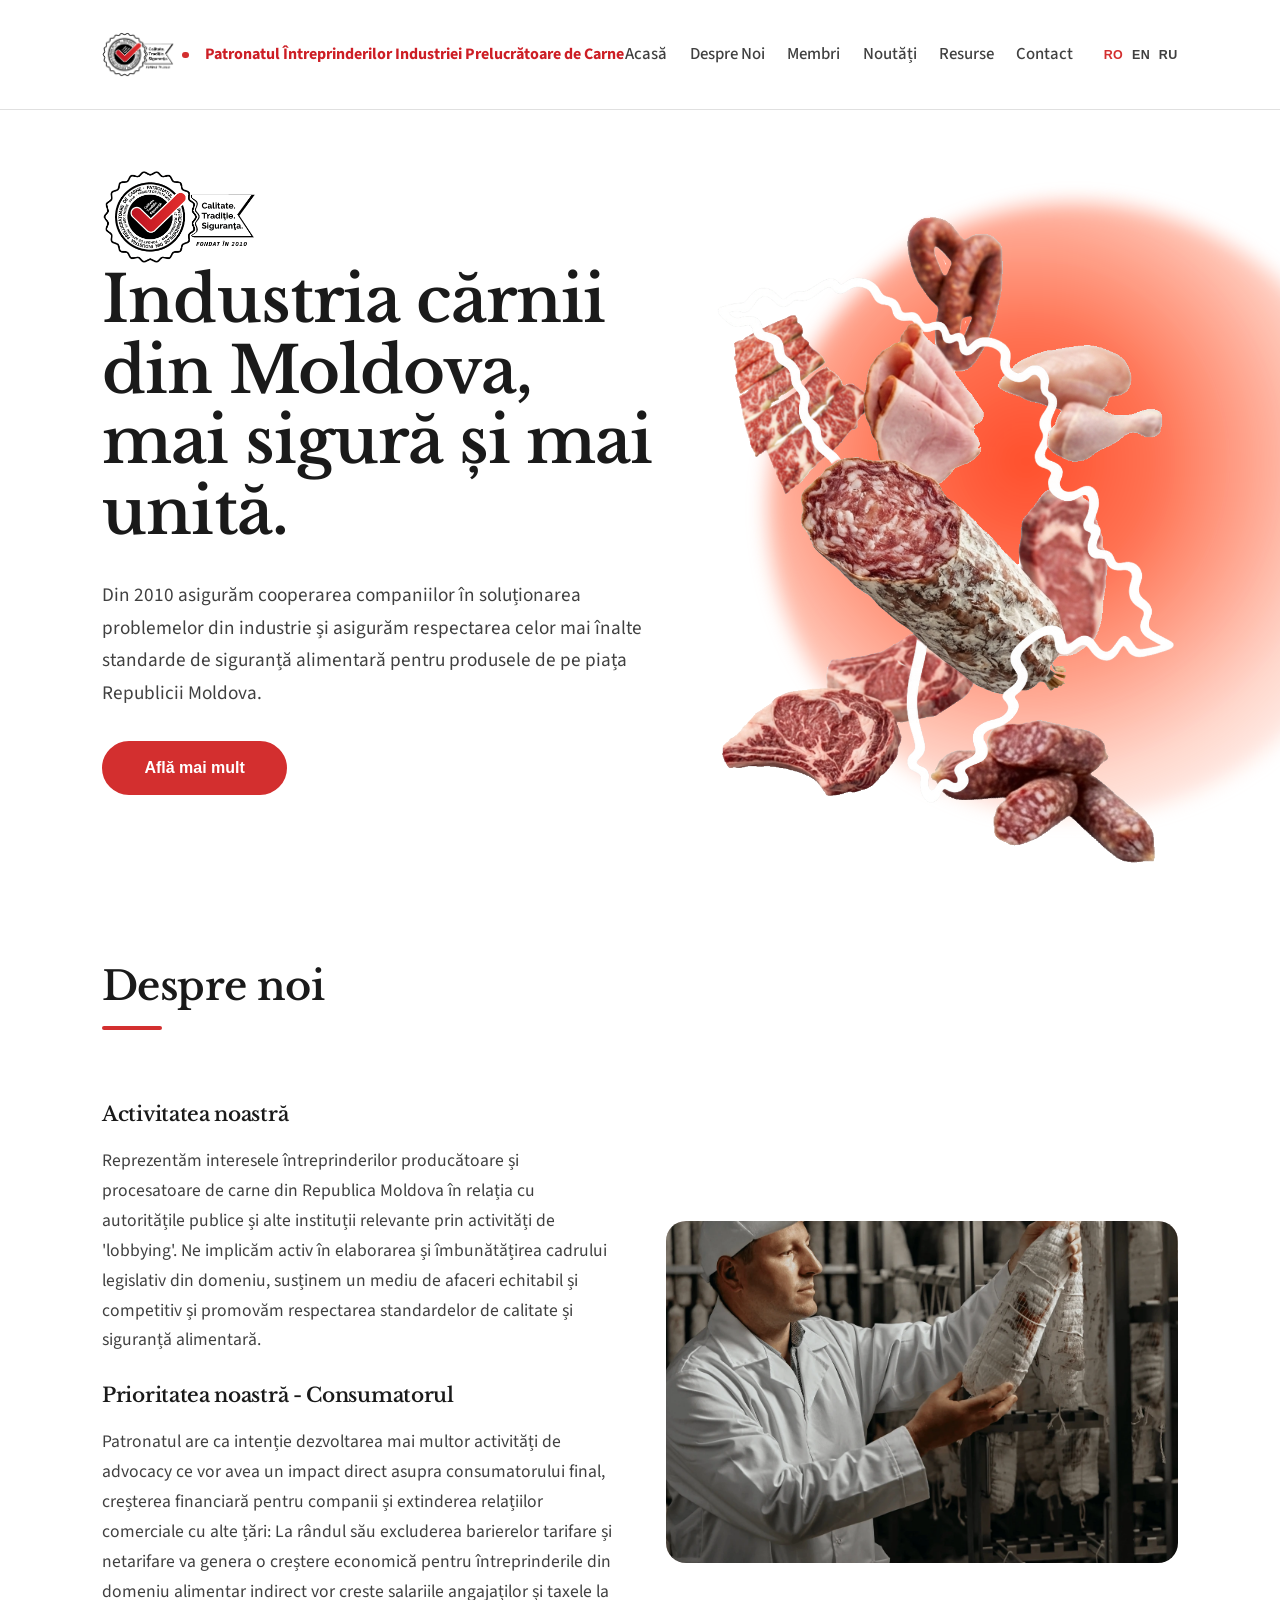
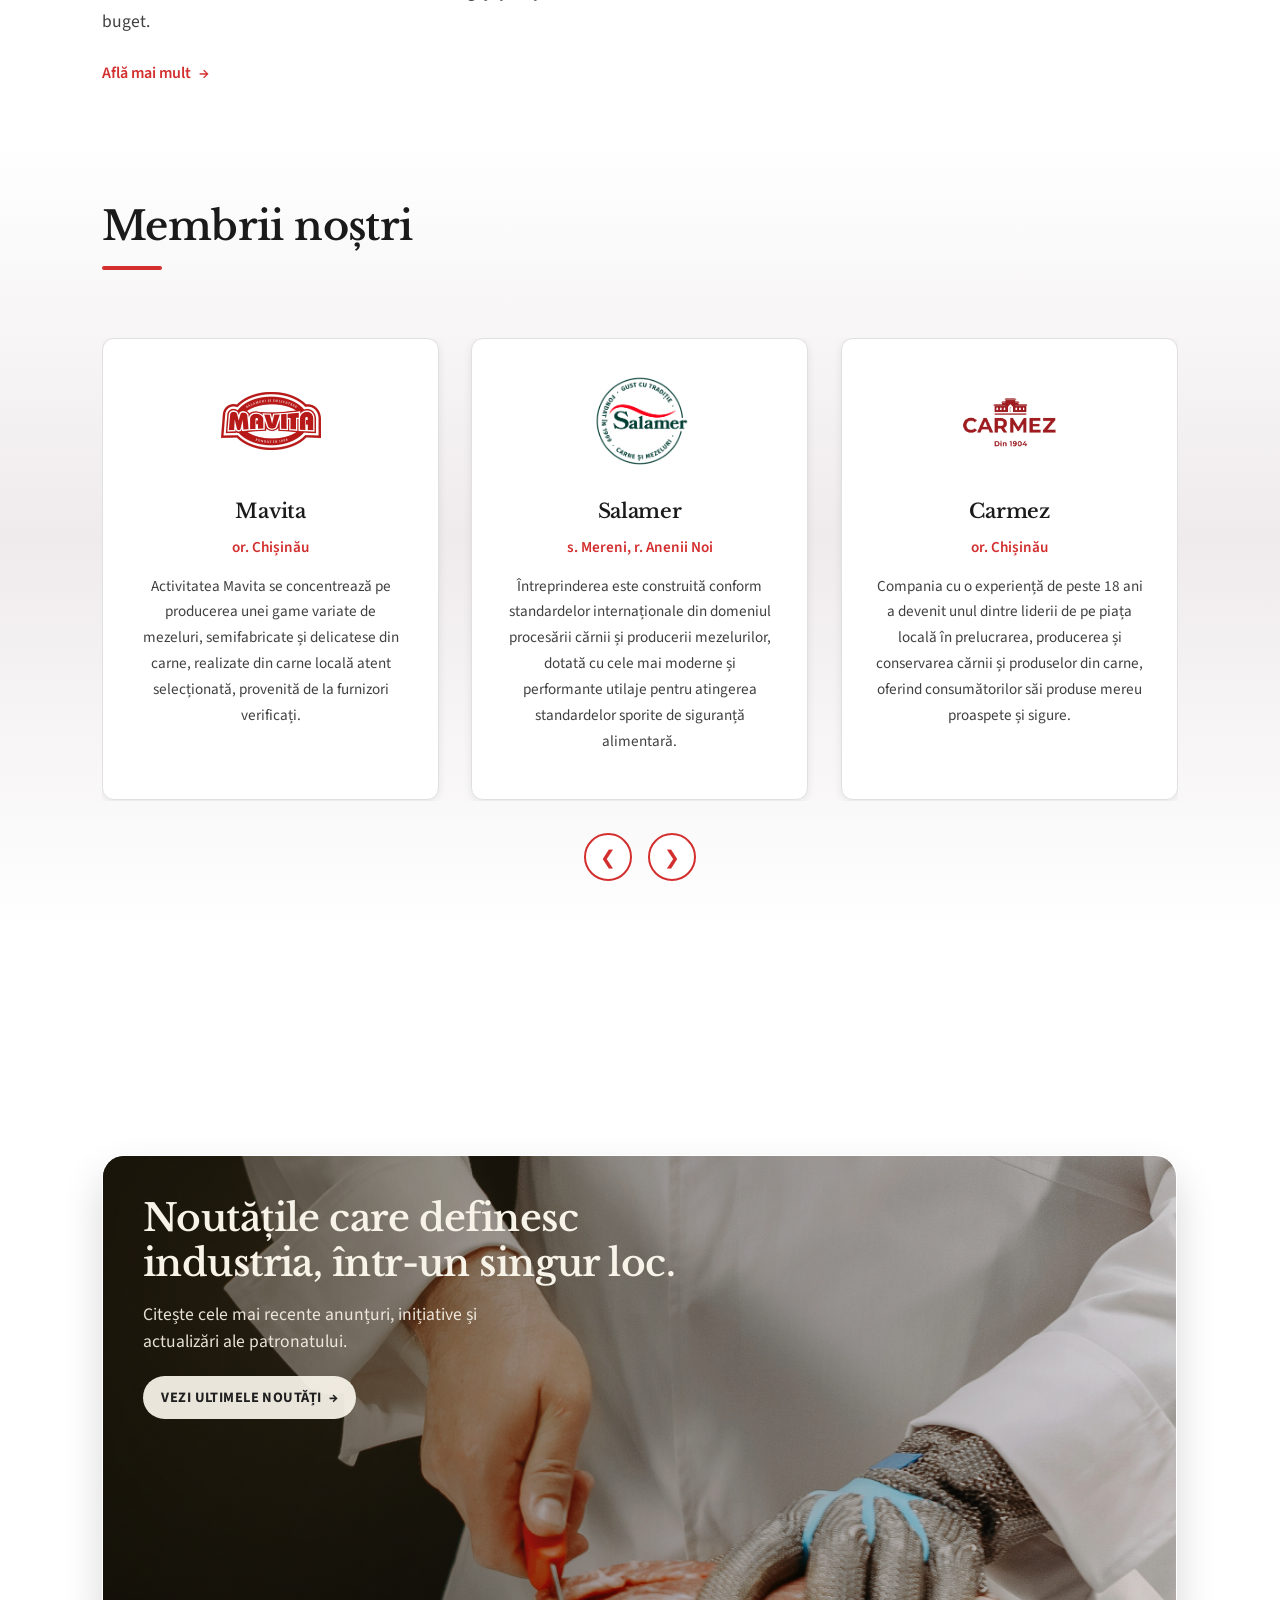
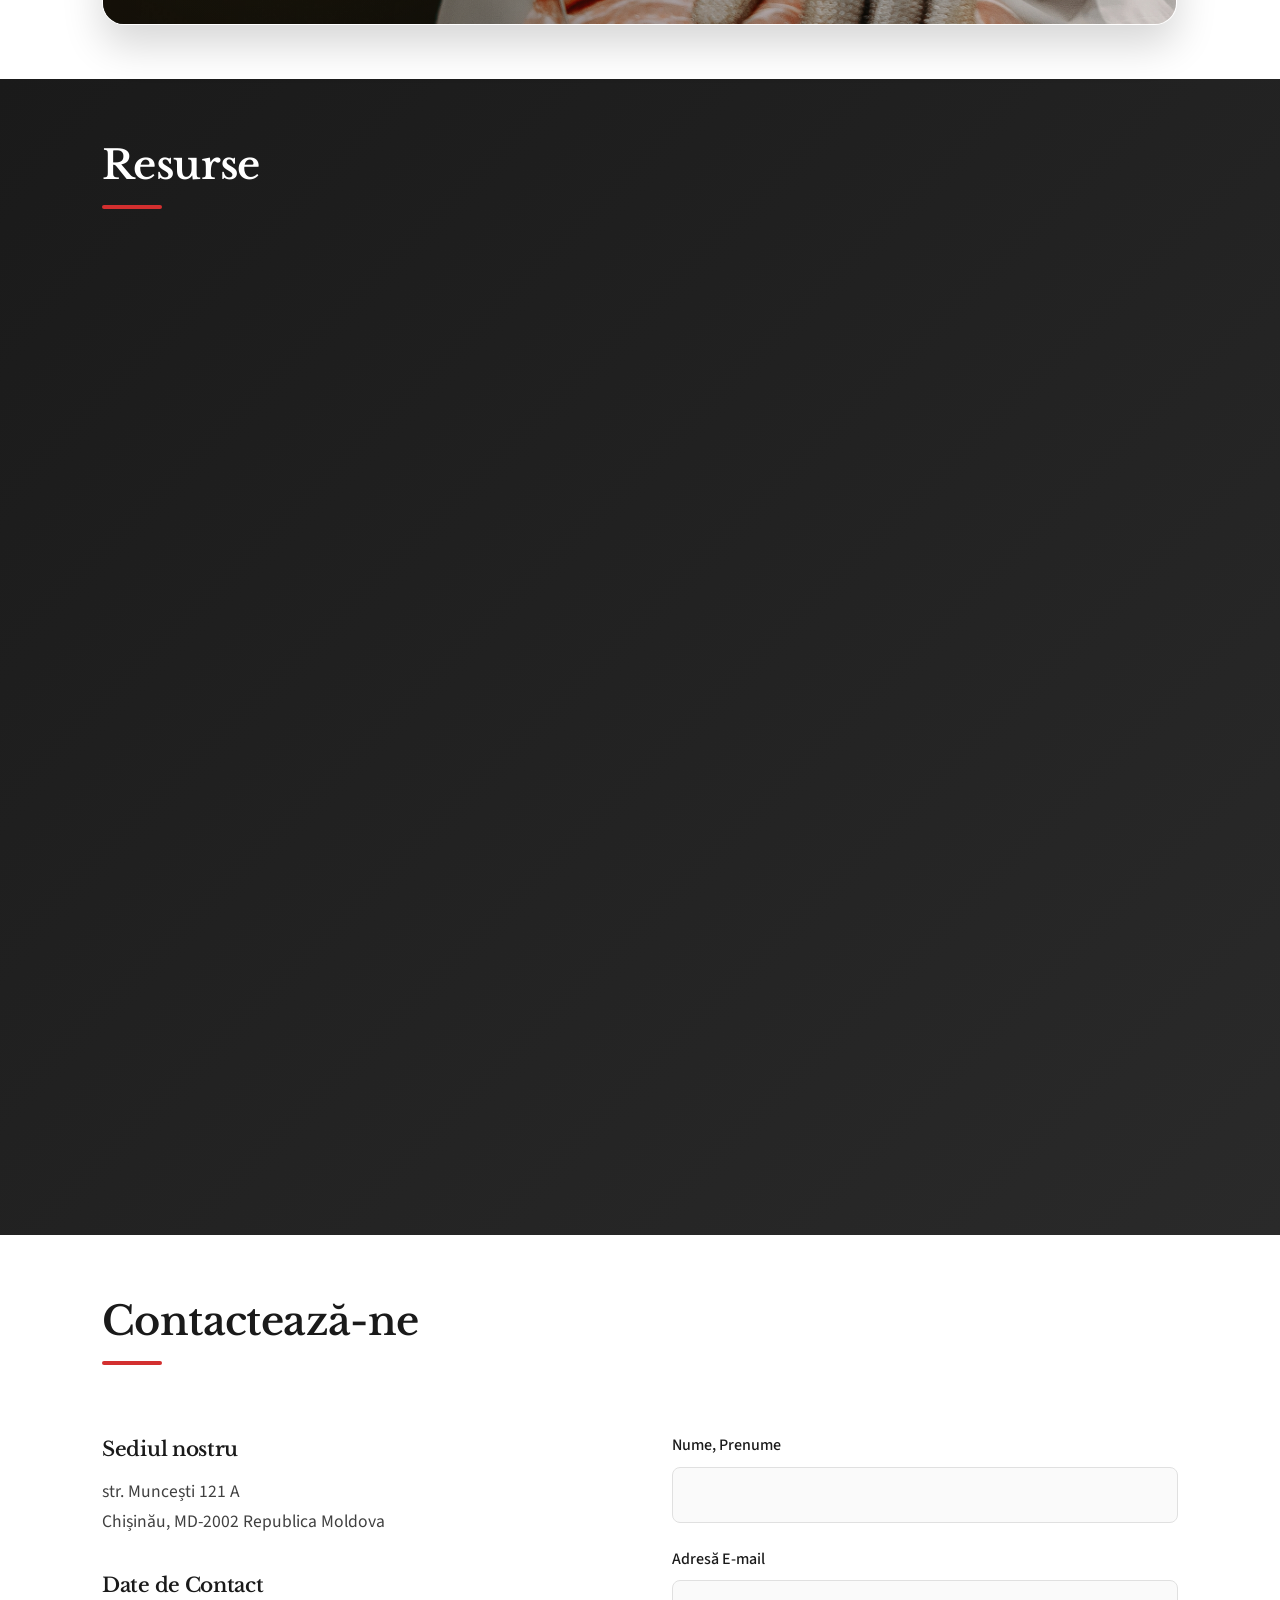
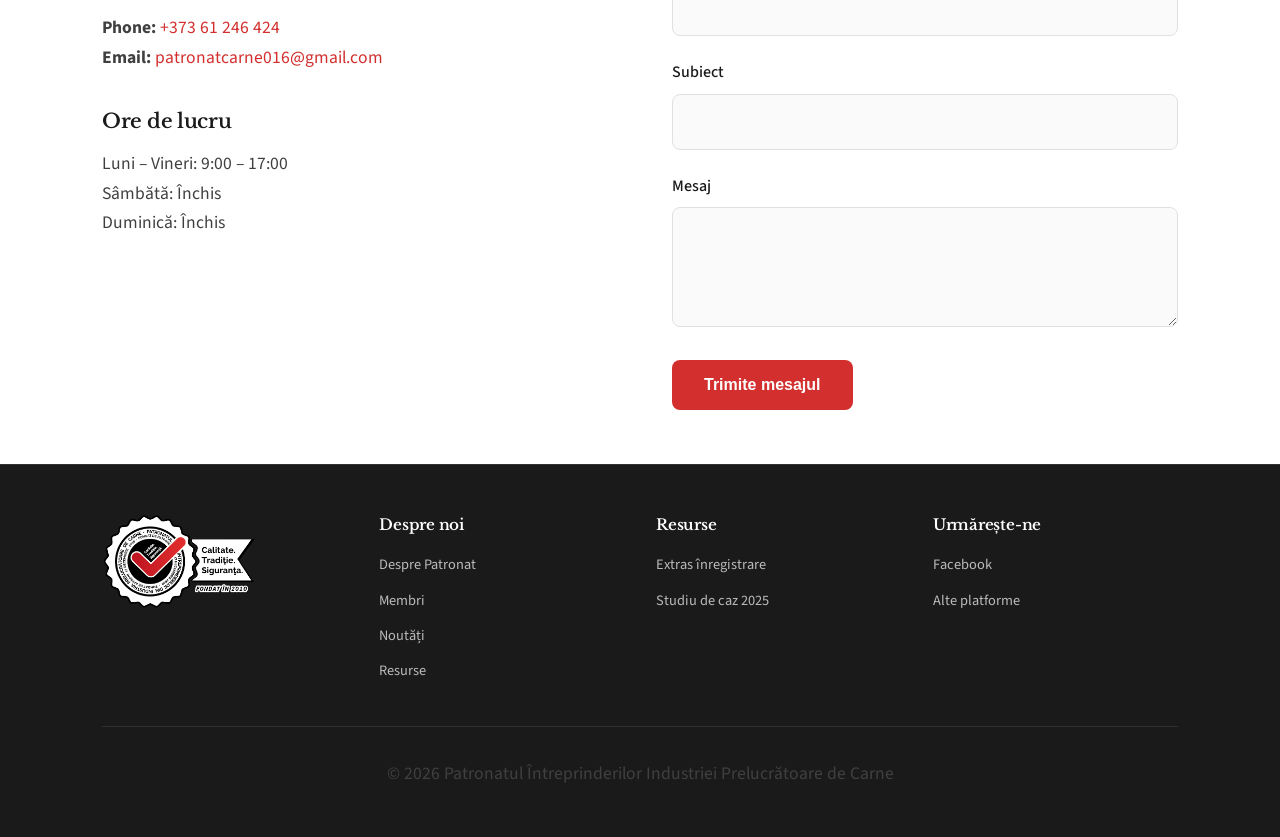
==== index.html @ 4ff990b3 "Added resources page. Added authorities." ====
<!doctype html>
<html lang="ro">
  <head>
    <meta charset="UTF-8" />
    <meta name="viewport" content="width=device-width, initial-scale=1.0" />
    <title data-i18n="index.title">Patronat Carne</title>
    <link rel="preconnect" href="https://fonts.googleapis.com" />
    <link rel="preconnect" href="https://fonts.gstatic.com" crossorigin />
    <link
      href="https://fonts.googleapis.com/css2?family=Libre+Baskerville:ital,wght@0,400..700;1,400..700&family=Source+Sans+3:ital,wght@0,200..900;1,200..900&display=swap"
      rel="stylesheet"
    />
    <link rel="stylesheet" href="style.css" />
    <link
      rel="icon"
      type="image/x-icon"
      href="logo-companii/website-favicon/favicon.ico"
    />
    <link
      rel="icon"
      type="image/png"
      href="logo-companii/website-favicon/favicon-16x16.png"
    />
    <link
      rel="icon"
      type="image/png"
      href="logo-companii/website-favicon/favicon-32x32.png"
    />
    <link
      rel="apple-touch-icon"
      href="logo-companii/website-favicon/apple-touch-icon.png"
    />
    <link
      rel="icon"
      type="image/png"
      sizes="512x512"
      href="logo-companii/website-favicon/android-chrome-512x512.png"
    />
    <link
      rel="icon"
      type="image/png"
      sizes="192x192"
      href="logo-companii/website-favicon/android-chrome-192x192.png"
    />
  </head>
  <body>
    <!-- Navigation -->
    <nav id="navbar">
      <div class="nav-container">
        <a href="index.html" class="logo" aria-label="Acasă">
          <img src="./logo-companii/logo-patronat.png" alt="Logo Patronat" />
          <span class="logo-dot"></span>
          <br />
          <p data-i18n="nav.logoText" id="org-name-text">
            Patronatul Întreprinderilor Industriei Prelucrătoare de Carne
          </p>
        </a>
        <button
          type="button"
          class="nav-toggle"
          aria-label="Toggle navigation"
          aria-controls="primary-navigation"
          aria-expanded="false"
        >
          <span class="nav-toggle-lines"></span>
        </button>
        <ul id="primary-navigation" class="nav-menu">
          <li><a href="#hero" data-i18n="nav.home">Acasă</a></li>
          <li><a href="aboutus.html" data-i18n="nav.about">Despre Noi</a></li>
          <li><a href="members.html" data-i18n="nav.members">Membri</a></li>
          <li><a href="news.html" data-i18n="nav.news">Noutăți</a></li>
          <li><a href="resurse.html" data-i18n="nav.resources">Resurse</a></li>
          <li><a href="#contacts" data-i18n="nav.contact">Contact</a></li>
          <li class="language-switcher" data-no-translate>
            <button type="button" data-language-switcher data-lang="ro">
              RO
            </button>
            <button type="button" data-language-switcher data-lang="en">
              EN
            </button>
            <button type="button" data-language-switcher data-lang="ru">
              RU
            </button>
          </li>
        </ul>
      </div>
    </nav>

    <div class="hero-about-stage">
      <span class="hero-about-glow" aria-hidden="true"></span>
      <!-- Hero Section -->
      <section id="hero" class="hero">
        <div class="hero-layout">
          <div class="hero-content">
            <img
              src="./logo-companii/logo-patronat.png"
              alt="Logo patronat"
              id="logo-hero-section"
            />
            <h1 data-i18n="index.hero.title">
              Industria cărnii din Moldova, mai sigură și mai unită.
            </h1>
            <p class="hero-subtitle" data-i18n="index.hero.subtitle">
              Din 2010 asigurăm cooperarea companiilor în soluționarea
              problemelor din industrie și asigurăm respectarea celor mai înalte
              standarde de siguranță alimentară pentru produsele de pe piața
              Republicii Moldova.
            </p>
            <div>
              <button class="cta-button" data-i18n="index.hero.ctaMore">
                Află mai mult
              </button>
            </div>
          </div>
          <div class="hero-image">
            <img
              src="photos/hero-salami-image.webp"
              alt="Reprezentare industria cărnii"
            />
          </div>
        </div>
      </section>

      <!-- About Section -->
      <section id="about" class="about">
        <div class="container">
          <h2 class="fade-in-on-scroll" data-i18n="index.about.title">
            Despre noi
          </h2>
          <div class="about-grid">
            <div class="about-text fade-in-on-scroll">
              <h3 data-i18n="index.about.activityTitle">Activitatea noastră</h3>
              <p data-i18n="index.about.activityText">
                Reprezentăm interesele întreprinderilor producătoare și
                procesatoare de carne din Republica Moldova în relația cu
                autoritățile publice și alte instituții relevante. Ne implicăm
                activ în elaborarea și îmbunătățirea cadrului legislativ din
                domeniu, susținem un mediu de afaceri echitabil și competitiv și
                promovăm respectarea standardelor de calitate și siguranță
                alimentară. Facilităm dialogul dintre angajatori, stat și
                partenerii sociali, oferim suport informațional și consultativ
                membrilor noștri și contribuim la dezvoltarea și modernizarea
                sectorului cărnii la nivel național și internațional.
              </p>

              <h3 data-i18n="index.about.priorityTitle">
                Prioritatea noastră - Consumatorul
              </h3>
              <p data-i18n="index.about.priorityText">
                Patronatul are ca intenție dezvoltarea mai multor activități de
                advocacy ce vor avea un impact direct asupra consumatorului
                final, creșterea financiară pentru companii și extinderea
                relațiilor comerciale cu alte țări: La rândul său excluderea
                barierelor tarifare și netarifare va genera o creștere economică
                pentru întreprinderile din domeniu alimentar indirect vor creste
                salariile angajaților și taxele la buget.
              </p>
              <a
                href="aboutus.html"
                class="read-more"
                data-i18n="index.about.readMore"
                >Află mai mult</a
              >
            </div>
            <div class="about-image">
              <img src="./photos/main-no-logo.webp" alt="PIIPC" />
            </div>
          </div>
        </div>
      </section>
    </div>

    <!-- Members Section -->
    <section id="members" class="members">
      <div class="container">
        <h2 class="fade-in-on-scroll" data-i18n="index.members.title">
          Membrii noștri
        </h2>
        <div class="members-wrapper">
          <div class="carousel-container">
            <div class="members-grid" id="carousel">
              <div class="member-card fade-in-on-scroll" data-team-page="true">
                <div class="member-avatar">
                  <img src="./logo-companii/mavita-gray.png" alt="Mavita" />
                </div>
                <h3>Mavita</h3>
                <p class="member-role" data-i18n="index.member.mavita.role">
                  or. Chișinău
                </p>
                <p data-i18n="index.member.mavita.desc">
                  Activitatea Mavita se concentrează pe producerea unei game
                  variate de mezeluri, semifabricate și delicatese din carne,
                  realizate din carne locală atent selecționată, provenită de la
                  furnizori verificați.
                </p>
              </div>
              <div class="member-card fade-in-on-scroll" data-team-page="true">
                <div class="member-avatar">
                  <img src="./logo-companii/salamer-gray.png" alt="Salamer" />
                </div>
                <h3>Salamer</h3>
                <p class="member-role" data-i18n="index.member.salamer.role">
                  s. Mereni, r. Anenii Noi
                </p>
                <p data-i18n="index.member.salamer.desc">
                  Întreprinderea este construită conform standardelor
                  internaționale din domeniul procesării cărnii și producerii
                  mezelurilor, dotată cu cele mai moderne și performante utilaje
                  pentru atingerea standardelor sporite de siguranță alimentară.
                </p>
              </div>
              <div class="member-card fade-in-on-scroll" data-team-page="true">
                <div class="member-avatar">
                  <img src="./logo-companii/carmez-gray.png" alt="Carmez" />
                </div>
                <h3>Carmez</h3>
                <p class="member-role" data-i18n="index.member.carmez.role">
                  or. Chișinău
                </p>
                <p data-i18n="index.member.carmez.desc">
                  Compania cu o experiență de peste 18 ani a devenit unul dintre
                  liderii de pe piața locală în prelucrarea, producerea și
                  conservarea cărnii și produselor din carne, oferind
                  consumătorilor săi produse mereu proaspete și sigure.
                </p>
              </div>
              <div class="member-card fade-in-on-scroll" data-team-page="true">
                <div class="member-avatar">
                  <img src="./logo-companii/pegas-gray.png" alt="Pegas" />
                </div>
                <h3>Pegas</h3>
                <p class="member-role" data-i18n="index.member.pegas.role">
                  or. Chișinău
                </p>
                <p data-i18n="index.member.pegas.desc">
                  Pegas este o afacere de familie fondată în anul 1992, un brand
                  premium de produse din carne și delicatese, lanț de magazine
                  și propria brutărie; cu accent pe cea mai înaltă calitate,
                  dezvoltare durabilă și inovație în fabricarea delicateselor de
                  calitate.
                </p>
              </div>
              <div class="member-card fade-in-on-scroll" data-team-page="true">
                <div class="member-avatar">
                  <img src="./logo-companii/nivalli-gray.png" alt="Nivalli" />
                </div>
                <h3>Nivalli</h3>
                <p class="member-role" data-i18n="index.member.nivalli.role">
                  s. Dubăsarii Vechi, r. Criuleni
                </p>
                <p data-i18n="index.member.nivalli.desc">
                  De la înființare, compania și-a propus să devină un producător
                  de referință în industria cărnii din Republica Moldova,
                  combinând rețetele tradiționale cu tehnologiile moderne de
                  producție. Combinatul este construit în conformitate cu
                  cerințele și rigorile din domeniul industriei alimentare,
                  fiind dotat cu utilaje și echipamente moderne produse în
                  Germania și Austria.
                </p>
              </div>
              <div class="member-card fade-in-on-scroll" data-team-page="true">
                <div class="member-avatar">
                  <img
                    src="./logo-companii/debutsor-gray.png"
                    alt="Debut-Sor"
                  />
                </div>
                <h3>Debut-Sor</h3>
                <p class="member-role" data-i18n="index.member.debutsor.role">
                  or. Soroca
                </p>
                <p data-i18n="index.member.debutsor.desc">
                  Misiunea întreprinderii – atenția sporită la preferințele
                  consumatorilor și tendința de perfecționare continuă, activînd
                  într-o manieră legală, transparentă și eficientă, asigurînd
                  astfel cumpărătorii cu produse de calitate.
                </p>
              </div>
              <div class="member-card fade-in-on-scroll" data-team-page="true">
                <div class="member-avatar">
                  <img
                    src="./logo-companii/mezellini-gray.png"
                    alt="Mezellini"
                  />
                </div>
                <h3>Mezellini</h3>
                <p class="member-role" data-i18n="index.member.mezellini.role">
                  s. Bulboaca, r. Anenii-Noi
                </p>
                <p data-i18n="index.member.mezellini.desc">
                  Misiunea este de a hrăni familiile moldovenești cu produse de
                  carne sănătoase, gustoase și accesibile, păstrând și
                  modernizând tradițiile culinare locale.
                </p>
              </div>
              <div class="member-card fade-in-on-scroll" data-team-page="true">
                <div class="member-avatar">
                  <img src="./logo-companii/bn-gray.png" alt="Basarabia Nord" />
                </div>
                <h3>Basarabia Nord</h3>
                <p class="member-role" data-i18n="index.member.bn.role">
                  or. Bălți
                </p>
                <p data-i18n="index.member.bn.desc">
                  De-a lungul unei istorii de peste 80 de ani, în cadrul
                  întreprinderii s-au format generații de tehnologi și maiștri
                  specializați în producerea produselor din carne tradiționale
                  și autentice.
                </p>
              </div>
              <div class="member-card fade-in-on-scroll" data-team-page="true">
                <div class="member-avatar">
                  <img
                    src="./logo-companii/slavena-gray.png"
                    alt="Slavena Lux"
                  />
                </div>
                <h3>Slavena Lux</h3>
                <p class="member-role" data-i18n="index.member.slavena.role">
                  or. Chișinău
                </p>
                <p data-i18n="index.member.slavena.desc">
                  Înființată în anul 2001, Slavena a evoluat pe parcursul anilor
                  într-un importator și producător de frunte de produse
                  alimentare, ocupând astăzi una dintre pozițiile de lider în
                  acest domeniu.
                </p>
              </div>
            </div>
          </div>
          <div class="carousel-nav fade-in-on-scroll">
            <button class="carousel-btn" id="prev-btn" aria-label="Previous">
              ❮
            </button>
            <button class="carousel-btn" id="next-btn" aria-label="Next">
              ❯
            </button>
          </div>
        </div>
      </div>
    </section>

    <!-- News Section -->
    <section id="news" class="news">
      <div class="container">
        <h2 class="fade-in-on-scroll" data-i18n="index.news.title">Noutăți</h2>
        <a href="news.html" class="news-banner fade-in-on-scroll">
          <img
            src="photos/482A0288.webp"
            alt="Noutăți Patronat"
            class="news-banner-image"
          />
          <div class="news-banner-overlay" aria-hidden="true"></div>
          <div class="news-banner-content">
            <h3 data-i18n="index.news.bannerTitle">
              Noutățile care definesc industria, într-un singur loc.
            </h3>
            <p data-i18n="index.news.bannerText">
              Citește cele mai recente anunțuri, inițiative și actualizări ale
              patronatului.
            </p>
            <span class="news-banner-cta" data-i18n="index.news.bannerCta"
              >Vezi ultimele noutăți</span
            >
          </div>
        </a>
      </div>
    </section>

    <!-- Resources Section -->
    <section id="resources" class="resources">
      <div class="container">
        <h2 class="fade-in-on-scroll" data-i18n="index.resources.title">
          Resurse
        </h2>
        <div class="resources-grid">
          <div class="resource-card fade-in-on-scroll">
            <a
              href="resources/extras-patronat.pdf"
              target="_blank"
              class="wrapper_blank"
              id="wrapper_blank"
            >
              <div class="resource-icon">📄</div>
              <h3 data-i18n="index.resources.card1.title">
                Certificat de înregistrare
              </h3>
              <p data-i18n="index.resources.card1.text">
                Extrasul de la Agenția Servicii Publice (ASP) care certifică
                validitatea activității patronatului drept „Asociație
                Patronală”.
              </p>
              <span class="read-more" data-i18n="index.resources.open"
                >Deschide</span
              >
            </a>
          </div>
          <div class="resource-card fade-in-on-scroll">
            <a href="resources/studiu-maib.pdf" target="_blank">
              <div class="resource-icon">📈</div>
              <h3 data-i18n="index.resources.card2.title">
                Studiul pieței 2025
              </h3>
              <p data-i18n="index.resources.card2.text">
                Un studiu de caz al Sectorului de Creștere Porci, producere
                Mezeluri și carne proaspătă în Moldova, 2025. Proprietate
                intelectuală a „maib”.
              </p>
              <span class="read-more" data-i18n="index.resources.open"
                >Deschide</span
              >
            </a>
          </div>
          <div class="resource-card fade-in-on-scroll">
            <a
              href="https://www.legis.md/cautare/getResults?doc_id=138550&lang=ro"
              target="_blank"
            >
              <div class="resource-icon">📝</div>
              <h3 data-i18n="index.resources.card3.title">
                Legea Patronatelor (Nr. 976)
              </h3>
              <p data-i18n="index.resources.card3.text">
                Descrierea sectiunii resurse 3
              </p>
              <span class="read-more" data-i18n="index.resources.open"
                >Deschide</span
              >
            </a>
          </div>
          <div class="resource-card fade-in-on-scroll">
            <a href="resources/UNIDO-RO.pdf" target="_blank">
              <div class="resource-icon">🌐</div>
              <h3 data-i18n="index.resources.card4.title">Newsletter UNIDO</h3>
              <p data-i18n="index.resources.card4.text">
                Ediția #5 din newsletterul proiectului UE-UNIDO „Îmbunătățirea
                conformității standardelor prin creșterea capacităților
                naționale de monitorizare a reziduurilor”.
              </p>
              <span class="read-more" data-i18n="index.resources.open"
                >Deschide</span
              >
            </a>
          </div>
        </div>
      </div>
    </section>

    <!-- Contacts Section -->
    <section id="contacts" class="contacts">
      <div class="container">
        <h2 class="fade-in-on-scroll" data-i18n="index.contacts.title">
          Contactează-ne
        </h2>
        <div class="contacts-content fade-in-on-scroll">
          <div class="contact-info">
            <div class="contact-item">
              <h3 data-i18n="index.contacts.officeTitle">Sediul nostru</h3>
              <p>
                <span data-i18n="index.contacts.officeLine1"
                  >str. Muncești 121 A</span
                ><br />
                <span data-i18n="index.contacts.officeLine2"
                  >Chișinău, MD-2002 Republica Moldova</span
                >
              </p>
            </div>
            <div class="contact-item">
              <h3 data-i18n="index.contacts.detailsTitle">Date de Contact</h3>
              <p>
                <strong data-i18n="index.contacts.phoneLabel">Phone:</strong>
                <a href="tel:+37368090046">+373 61 246 424</a><br />
                <strong data-i18n="index.contacts.emailLabel">Email:</strong>
                <a href="mailto:patronatcarne016@gmail.com"
                  >patronatcarne016@gmail.com</a
                >
              </p>
            </div>
            <div class="contact-item">
              <h3 data-i18n="index.contacts.hoursTitle">Ore de lucru</h3>
              <p>
                <span data-i18n="index.contacts.hoursLine1"
                  >Luni – Vineri: 9:00 – 17:00</span
                ><br />
                <span data-i18n="index.contacts.hoursLine2"
                  >Sâmbătă: Închis</span
                ><br />
                <span data-i18n="index.contacts.hoursLine3"
                  >Duminică: Închis</span
                >
              </p>
            </div>
          </div>
          <form id="contact-form" class="fade-in-on-scroll">
            <div class="form-group">
              <label for="name" data-i18n="index.form.name"
                >Nume, Prenume</label
              >
              <input
                type="text"
                id="name"
                name="name"
                required
                title="Nume, Prenume"
              />
            </div>
            <div class="form-group">
              <label for="email" data-i18n="index.form.email"
                >Adresă E-mail</label
              >
              <input
                type="email"
                id="email"
                name="email"
                required
                title="E-mail"
              />
            </div>
            <div class="form-group">
              <label for="subject" data-i18n="index.form.subject"
                >Subiect</label
              >
              <input
                type="text"
                id="subject"
                name="subject"
                required
                title="Subiect"
              />
            </div>
            <div class="form-group">
              <label for="message" data-i18n="index.form.message">Mesaj</label>
              <textarea
                id="message"
                name="message"
                required
                title="Mesaj"
              ></textarea>
            </div>
            <button
              type="submit"
              class="submit-btn"
              data-i18n-text="index.form.submit"
            >
              Trimite mesajul
            </button>
          </form>
        </div>
      </div>
    </section>

    <!-- Footer -->
    <footer>
      <div class="footer-content">
        <div class="footer-section">
          <img
            src="./logo-companii/logo-patronat.png"
            alt="PIIPC"
            class="footer-brand-logo"
          />
        </div>
        <div class="footer-section">
          <h4 data-i18n="footer.about">Despre noi</h4>
          <ul>
            <li>
              <a href="aboutus.html" data-i18n="footer.aboutPatronat"
                >Despre Patronat</a
              >
            </li>
            <li><a href="members.html" data-i18n="nav.members">Membri</a></li>
            <li><a href="news.html" data-i18n="nav.news">Noutăți</a></li>
            <li>
              <a href="resurse.html" data-i18n="nav.resources">Resurse</a>
            </li>
          </ul>
        </div>
        <div class="footer-section">
          <h4 data-i18n="footer.resources">Resurse</h4>
          <ul>
            <li>
              <a
                href="resources/extras-patronat.pdf"
                target="_blank"
                data-i18n="index.footer.extras"
                >Extras înregistrare</a
              >
            </li>
            <li>
              <a
                href="resources/studiu-maib.pdf"
                target="_blank"
                data-i18n="index.footer.caseStudy"
                >Studiu de caz 2025</a
              >
            </li>
          </ul>
        </div>
        <div class="footer-section">
          <h4 data-i18n="footer.follow">Urmărește-ne</h4>
          <ul>
            <li>
              <a
                href="https://www.facebook.com/PatronatCarne"
                data-i18n="index.footer.facebook"
                target="_blank"
                >Facebook</a
              >
            </li>
            <li>
              <a href="#" data-i18n="footer.otherPlatforms">Alte platforme</a>
            </li>
          </ul>
        </div>
      </div>
      <div class="footer-bottom">
        <p data-i18n="footer.copyright">
          &copy; 2026 Patronatul Întreprinderilor Industriei Prelucrătoare de
          Carne
        </p>
      </div>
    </footer>

    <script src="translations.js"></script>
    <script src="i18n.js"></script>
    <script src="parallax.js"></script>
    <script src="scroll-reveal.js"></script>
    <script>
      const navbar = document.getElementById("navbar");
      const navToggle = document.querySelector(".nav-toggle");
      const navMenu = document.getElementById("primary-navigation");

      function setupMobileMenu() {
        if (!navToggle || !navMenu) {
          return;
        }

        navToggle.addEventListener("click", () => {
          const isOpen = navbar.classList.toggle("menu-open");
          navToggle.setAttribute("aria-expanded", isOpen ? "true" : "false");
        });

        navMenu.querySelectorAll("a").forEach((link) => {
          link.addEventListener("click", () => {
            navbar.classList.remove("menu-open");
            navToggle.setAttribute("aria-expanded", "false");
          });
        });

        window.addEventListener("resize", () => {
          if (window.innerWidth > 768) {
            navbar.classList.remove("menu-open");
            navToggle.setAttribute("aria-expanded", "false");
          }
        });
      }

      setupMobileMenu();

      // Navigation scroll effect
      window.addEventListener("scroll", () => {
        if (window.scrollY > 50) {
          navbar.classList.add("scrolled");
        } else {
          navbar.classList.remove("scrolled");
        }
      });

      // Smooth scroll for navigation links
      document.querySelectorAll("nav a[href^='#']").forEach((link) => {
        link.addEventListener("click", (e) => {
          e.preventDefault();
          const targetId = link.getAttribute("href");

          if (targetId === "#hero") {
            window.scrollTo({ top: 0, behavior: "smooth" });
            return;
          }

          const targetSection = document.querySelector(targetId);
          if (targetSection) {
            targetSection.scrollIntoView({ behavior: "smooth" });
          }
        });
      });

      // Keep the logo Home link consistent with in-page Home behavior.
      const logoHomeLink = document.querySelector(
        "nav .logo[href='index.html']",
      );
      if (logoHomeLink) {
        logoHomeLink.addEventListener("click", (e) => {
          e.preventDefault();
          window.scrollTo({ top: 0, behavior: "smooth" });
        });
      }

      // CTA buttons interaction
      document.querySelectorAll(".cta-button").forEach((button) => {
        button.addEventListener("click", () => {
          const targetId = button.textContent.includes("Start")
            ? "#contacts"
            : "#about";
          const targetSection = document.querySelector(targetId);
          if (targetSection) {
            targetSection.scrollIntoView({
              behavior: "smooth",
              block: "nearest",
              inline: "nearest",
            });
          }
        });
      });

      // Carousel functionality
      const carousel = document.getElementById("carousel");
      const membersWrapper = document.querySelector(".members-wrapper");
      const prevBtn = document.getElementById("prev-btn");
      const nextBtn = document.getElementById("next-btn");
      const memberCards = document.querySelectorAll(".member-card");
      let cardsPerView = 3;
      let currentIndex = 0;
      let autoScrollTimer = null;
      let cardWidth = 0; // Will be calculated after DOM loads

      function getCardsPerView() {
        if (window.innerWidth <= 768) {
          return 1;
        }

        if (window.innerWidth <= 1024) {
          return 2;
        }

        return 3;
      }

      function getMaxIndex() {
        return Math.max(memberCards.length - cardsPerView, 0);
      }

      function calculateCardWidth() {
        if (memberCards.length > 0) {
          const computedStyle = window.getComputedStyle(carousel);
          const gap = parseFloat(computedStyle.gap || 0);
          const containerWidth = carousel.parentElement.offsetWidth;
          cardsPerView = getCardsPerView();

          // Keep the card width in sync with responsive breakpoints.
          cardWidth =
            (containerWidth - (cardsPerView - 1) * gap) / cardsPerView;

          currentIndex = Math.min(currentIndex, getMaxIndex());
        }
      }

      function updateCarousel() {
        const gap = parseFloat(window.getComputedStyle(carousel).gap || 0);
        const distance = (cardWidth + gap) * currentIndex;
        carousel.style.transform = `translateX(-${distance}px)`;
      }

      function nextSlide() {
        if (currentIndex < getMaxIndex()) {
          currentIndex++;
        } else {
          currentIndex = 0;
        }
        updateCarousel();
        resetAutoScroll();
      }

      function prevSlide() {
        if (currentIndex > 0) {
          currentIndex--;
        } else {
          currentIndex = getMaxIndex();
        }
        updateCarousel();
        resetAutoScroll();
      }

      function autoScroll() {
        nextSlide();
      }

      function stopAutoScroll() {
        if (autoScrollTimer) {
          clearInterval(autoScrollTimer);
          autoScrollTimer = null;
        }
      }

      function startAutoScroll() {
        if (!autoScrollTimer) {
          autoScrollTimer = setInterval(autoScroll, 5000);
        }
      }

      function resetAutoScroll() {
        stopAutoScroll();
        startAutoScroll();
      }

      // Event listeners for carousel navigation
      prevBtn.addEventListener("click", prevSlide);
      nextBtn.addEventListener("click", nextSlide);

      if (membersWrapper) {
        membersWrapper.addEventListener("mouseenter", stopAutoScroll);
        membersWrapper.addEventListener("mouseleave", startAutoScroll);
      }

      // Calculate card width after page loads
      window.addEventListener("load", () => {
        calculateCardWidth();
        updateCarousel();
      });

      window.addEventListener("resize", () => {
        calculateCardWidth();
        updateCarousel();
      });

      // Team page navigation
      document
        .querySelectorAll(".member-card[data-team-page]")
        .forEach((card) => {
          card.addEventListener("click", () => {
            // Navigate to members page
            window.location.href = "members.html";
          });
        });

      // Cursor-follow glow for the homepage news banner.
      document.querySelectorAll(".news-banner").forEach((banner) => {
        banner.addEventListener("pointermove", (event) => {
          const rect = banner.getBoundingClientRect();
          const x = event.clientX - rect.left;
          const y = event.clientY - rect.top;

          banner.style.setProperty("--cursor-x", `${x}px`);
          banner.style.setProperty("--cursor-y", `${y}px`);
        });

        banner.addEventListener("pointerleave", () => {
          banner.style.setProperty("--cursor-x", "50%");
          banner.style.setProperty("--cursor-y", "50%");
        });
      });

      // Start auto-scroll
      resetAutoScroll();

      // Form submission
      document
        .getElementById("contact-form")
        .addEventListener("submit", (e) => {
          e.preventDefault();
          const formData = new FormData(e.target);
          const data = Object.fromEntries(formData);

          // Actually send to Formspree
          fetch("https://formspree.io/f/mlgpenqy", {
            method: "POST",
            body: formData,
            headers: {
              Accept: "application/json",
            },
          })
            .then((response) => {
              if (response.ok) {
                // Show success message
                const btn = e.target.querySelector(".submit-btn");
                const originalText = btn.textContent;
                btn.textContent = "✓ Message Sent!";
                btn.style.backgroundColor = "var(--color-blue)";

                setTimeout(() => {
                  btn.textContent = originalText;
                  btn.style.backgroundColor = "";
                  e.target.reset();
                }, 3000);
              } else {
                alert("Error sending message. Please try again.");
              }
            })
            .catch((error) => {
              console.error("Error:", error);
              alert("Error sending message. Please try again.");
            });
        });
    </script>
  </body>
</html>
---- style.css ----
* {
  margin: 0;
  padding: 0;
  box-sizing: border-box;
}

:root {
  --color-dark: #1a1a1a;
  --color-slate: #404040;
  --color-cream: #ffffff;
  --color-red: #cd1e25;
  --color-blue: #d32f2f;
  --color-orange: #d32f2f;
  --color-yellow: #d32f2f;
  --color-border: #e0e0e0;
  --color-gray: #f5f5f5;
  --color-gray-dark: #aaaaaa;
  --spacing-unit: 1rem;
  --page-gutter: clamp(2rem, 4vw, 3rem);
  --font-primary:
    "Source Sans 3", -apple-system, BlinkMacSystemFont, sans-serif;
  --font-secondary: "Libre Baskerville", serif;
  --section-space: clamp(3rem, 6vh, 6rem);
  --section-space-mobile: 3rem;
  --page-top-space: clamp(6rem, 8vw, 7.5rem);
  --stack-sm: 1rem;
  --stack-md: 1.5rem;
  --stack-lg: 2rem;
  --stack-xl: 3rem;
  --transition: all 0.4s cubic-bezier(0.25, 0.46, 0.45, 0.94);
}

@media (max-width: 1500px) and (min-width: 769px) {
  :root {
    --page-gutter: clamp(3rem, 8vw, 7rem);
  }
}

html {
  scroll-behavior: smooth;
}

body {
  font-family: var(--font-primary);
  background-color: #ffffff;
  color: var(--color-dark);
  line-height: 1.6;
  overflow-x: hidden;
}

/* Typography */
h1,
h2,
h3,
h4,
h5,
h6 {
  font-weight: 600;
  letter-spacing: -0.015em;
  font-family: var(--font-secondary);
}

h1 {
  font-size: clamp(2.5rem, 6vw, 4.5rem);
  line-height: 1.1;
  font-weight: 700;
}

h2 {
  font-size: clamp(1.75rem, 4vw, 2.5rem);
  margin-bottom: calc(var(--spacing-unit) * 0.75);
}

h3 {
  font-size: 1.25rem;
  font-weight: 600;
}

p {
  font-size: 1.1rem;
  color: var(--color-slate);
  line-height: 1.7;
}

a {
  color: var(--color-blue);
  text-decoration: none;
  transition: var(--transition);
  cursor: pointer;
}

a:hover {
  color: var(--color-orange);
}

/* Navigation */
nav {
  position: fixed;
  top: 0;
  left: 0;
  right: 0;
  z-index: 1000;
  background-color: rgba(255, 255, 255, 0.95);
  backdrop-filter: blur(8px);
  border-bottom: 1px solid var(--color-border);
  padding: 1.5rem var(--page-gutter);
}

nav.scrolled {
  box-shadow: 0 2px 12px rgba(0, 0, 0, 0.08);
}

nav .nav-container {
  max-width: 90rem;
  margin: 0 auto;
  display: flex;
  justify-content: space-between;
  align-items: center;
}

.logo {
  font-size: 0.5rem;
  font-weight: 700;
  color: var(--color-gray-dark);
  display: flex;
  align-items: center;
  gap: 0.5rem;
}

.logo p {
  font-size: 1rem;
}

.logo img {
  width: clamp(42px, 7vw, 72px) !important;
  height: auto;
  display: block;
  object-fit: contain;
}

.logo-dot {
  display: inline-block;
  width: 0.4rem;
  height: 0.4rem;
  background-color: var(--color-blue);
  border-radius: 50%;
  animation: pulse 2s ease-in-out infinite;
}

@keyframes pulse {
  0%,
  100% {
    opacity: 1;
  }
  50% {
    opacity: 0.5;
  }
}

nav #org-name-text {
  color: var(--color-red);
}

nav ul {
  padding-top: 1vh;
  display: flex;
  list-style: none;
  gap: 1.4rem;
}

.nav-toggle {
  display: none;
  align-items: center;
  justify-content: center;
  width: 44px;
  height: 44px;
  border: 1px solid var(--color-border);
  border-radius: 8px;
  background: #ffffff;
  cursor: pointer;
}

.nav-toggle-lines {
  position: relative;
  display: block;
  width: 20px;
  height: 2px;
  background: var(--color-dark);
}

.nav-toggle-lines::before,
.nav-toggle-lines::after {
  content: "";
  position: absolute;
  left: 0;
  width: 20px;
  height: 2px;
  background: var(--color-dark);
  transition: transform 0.25s ease;
}

.nav-toggle-lines::before {
  top: -6px;
}

.nav-toggle-lines::after {
  top: 6px;
}

nav a {
  font-size: 1.05rem;
  font-weight: 500;
  color: var(--color-slate);
  position: relative;
  overflow: hidden;
  display: inline-block;
  padding: 0.5rem 0;
}

nav li {
  padding-top: 0;
}

li.language-switcher {
  padding: 0;
  margin-bottom: 0.9vh;
}

nav a::after {
  content: "";
  position: absolute;
  bottom: -2px;
  left: 0;
  width: 0;
  height: 2px;
  background-color: var(--color-blue);
  transition: width 0.3s ease-out;
}

nav a:hover::after {
  width: 100%;
}

.language-switcher {
  display: inline-flex;
  align-items: center;
  gap: 0.55rem;
  margin-left: 0.5rem;
}

.language-switcher button {
  border: none;
  background: transparent;
  color: var(--color-slate);
  font-size: 0.78rem;
  font-weight: 600;
  letter-spacing: 0.03em;
  padding: 0;
  cursor: pointer;
  transition: var(--transition);
}

.language-switcher button:hover {
  color: var(--color-blue);
}

.language-switcher button.active {
  color: var(--color-blue);
}

@media (max-width: 1024px) {
  nav ul {
    gap: 1.5rem;
  }

  nav a {
    font-size: 0.85rem;
  }

  .language-switcher {
    margin-left: 0;
  }
}

@media (max-width: 768px) {
  :root {
    --page-gutter: clamp(3rem, 5vw, 3.75rem);
  }

  #logo-hero-section {
    width: clamp(170px, 46vw, 300px);
    margin-bottom: clamp(0.75rem, 2.5vw, 1.25rem);
  }

  nav {
    padding: 1rem 1.5rem;
  }

  nav .nav-container {
    flex-wrap: wrap;
    gap: 0.75rem;
  }

  .logo {
    font-size: 1rem;
    gap: 0.3rem;
  }

  .logo p {
    font-size: 0.75rem;
  }

  .nav-toggle {
    display: inline-flex;
    margin-left: auto;
  }

  nav ul,
  .nav-menu {
    display: none;
    flex-direction: column;
    align-items: stretch;
    gap: 0.3rem;
    width: 100%;
    background: #ffffff;
    border: 1px solid var(--color-border);
    border-radius: 10px;
    padding: 0.6rem 0.75rem;
    box-shadow: 0 10px 24px rgba(0, 0, 0, 0.08);
  }

  nav.menu-open .nav-menu {
    display: flex;
  }

  nav a {
    font-size: 0.9rem;
    padding: 0.5rem 0.25rem;
  }

  .language-switcher {
    margin-top: 0.35rem;
    justify-content: flex-start;
  }

  .language-switcher button {
    font-size: 0.75rem;
    padding: 0;
  }

  .general-page-title img {
    display: none;
  }
}

@media (max-width: 480px) {
  nav {
    padding: 0.75rem 1.25rem;
  }

  nav .nav-container {
    gap: 0.75rem;
  }

  .logo {
    font-size: 0.85rem;
    gap: 0.2rem;
  }

  .logo p {
    font-size: 0.65rem;
    line-height: 1.2;
  }

  nav a {
    font-size: 0.85rem;
    padding: 0.45rem 0.25rem;
  }

  .language-switcher {
    width: 100%;
    justify-content: flex-start;
  }
}

@media (max-width: 560px) {
  #logo-hero-section {
    width: clamp(160px, 55vw, 280px);
    margin-bottom: 1rem;
  }
  .logo p,
  .logo br {
    display: none;
  }

  .logo {
    gap: 0.35rem;
    max-width: max-content;
  }

  .logo-dot {
    width: 0.45rem;
    height: 0.45rem;
  }
}

/* Hero Section */
.hero-about-stage {
  position: relative;
  isolation: isolate;
  overflow: hidden;
  background-color: #ffffff;
}

.hero-about-glow {
  position: absolute;
  right: clamp(-12rem, -8vw, -4rem);
  top: clamp(10rem, 24vh, 18rem);
  width: clamp(26rem, 48vw, 58rem);
  height: clamp(26rem, 48vw, 58rem);
  border-radius: 50%;
  pointer-events: none;
  z-index: 0;
  opacity: 1;
  background: radial-gradient(
    circle at 42% 42%,
    rgba(255, 70, 38, 0.92) 0%,
    rgba(255, 82, 48, 0.78) 26%,
    rgba(255, 109, 77, 0.58) 46%,
    rgba(255, 145, 118, 0.34) 64%,
    rgba(255, 181, 161, 0.16) 80%,
    rgba(255, 255, 255, 0) 100%
  );
  filter: blur(10px) saturate(118%);
  transform: translate3d(0, 0, 0);
  will-change: transform;
}

.hero {
  /* min-height: clamp(620px, 80vh, 860px); */
  height: 100vh;
  display: flex;
  align-items: center;
  justify-content: center;
  padding: 8rem var(--page-gutter) 4rem;
  background: transparent;
  position: relative;
  overflow: hidden;
  z-index: 1;
}

.hero-layout {
  width: 100%;
  max-width: 90rem;
  margin: 0 auto;
  display: grid;
  grid-template-columns: 1.1fr 0.9fr;
  gap: clamp(1.5rem, 3vw, 4rem);
  align-items: center;
}

.hero-content {
  max-width: 46rem;
  text-align: left;
  position: relative;
  z-index: 1;
  animation: fadeInUp 0.8s ease-out;
}

#logo-hero-section {
  width: clamp(84px, 12vw, 168px);
  height: auto;
  margin: 0;
  display: block;
}

.hero-image {
  /* width: 100%; */
  height: 90vh;
  max-width: 36rem;
  justify-self: end;
  align-self: end;
  /* transform: translateY(20%); */
  /* border-radius: 18px; */
  overflow: hidden;
  /* border: 1px solid rgba(0, 0, 0, 0.08); */
  /* box-shadow: 0 18px 45px rgba(0, 0, 0, 0.18); */
  animation: fadeInRight 0.8s ease-out;
}

.hero-image img {
  width: 100%;
  height: 100%;
  display: block;
  object-fit: contain;
  object-position: center bottom;
  aspect-ratio: 4 / 3;
}

.hero h1 {
  padding-bottom: 2rem;
  color: var(--color-dark);
  font-weight: 600;
  font-size: 4rem;
}

@media (max-width: 425px) {
  .hero h1 {
    font-size: 3rem;
  }

  .hero p {
    font-size: 1rem;
  }
}

.hero-subtitle {
  font-size: 1.2rem;
  color: var(--color-slate);
  margin-bottom: 2rem;
  font-weight: 400;
  max-width: 40rem;
}

@media (max-width: 768px) {
  .hero-about-glow {
    right: -45vw;
    top: 16rem;
    width: 90vw;
    height: 90vw;
    opacity: 0.9;
  }

  .hero {
    /* min-height: auto; */
    height: 90%;
    padding: 6.75rem 1.25rem 3rem;
  }

  .hero-layout {
    grid-template-columns: 1fr;
    gap: 1rem;
  }

  .hero-content {
    max-width: 100%;
    text-align: left;
  }

  .hero-image {
    display: none;
  }

  .general-page-title img {
    /* display: none; */
    position: absolute;
    margin-left: 50%;
    /* margin-bottom: 40%; */
    align-self: self-start;
    z-index: 0;
  }
}

.general-page-title {
  display: flex;
  flex-direction: row;
  justify-content: space-between;
  align-items: center;
  background: linear-gradient(
    90deg,
    rgba(222, 198, 198, 0.02) 0%,
    rgba(211, 47, 47, 0.05) 100%
  );
  padding: 1rem 2rem;
  border-radius: 16px;
  margin-top: var(--stack-sm);
  border: 1px solid var(--color-border);
}

.general-page-title p {
  font-size: 1.2rem;
}

.general-page-title img {
  width: 28%;
  animation: fadeUpOnly 0.8s ease-out;
  opacity: 0.5;
  filter: blur(2px);
}

@media (max-width: 768px) {
  .general-page-title {
    flex-direction: column;
    align-items: flex-start;
    justify-content: flex-start;
    gap: 0.5rem;
    background: transparent;
    border: none;
    border-radius: 0;
    padding: 0;
  }

  .general-page-title p {
    margin: 0;
    font-size: 1.05rem;
  }

  .general-page-title img {
    display: none;
    position: static;
    margin-left: 0;
    align-self: auto;
  }
}

.cta-button {
  display: inline-flex;
  align-items: center;
  gap: 0.75rem;
  padding: 1rem 2.5rem;
  background-color: var(--color-blue);
  color: white;
  border-radius: 40px;
  font-weight: 600;
  font-size: 1rem;
  border: 2px solid var(--color-blue);
  cursor: pointer;
  transition: var(--transition);
  text-decoration: none;
}

.cta-button:hover {
  background-color: transparent;
  color: var(--color-blue);
  transform: translateY(-3px);
  box-shadow: 0 12px 24px rgba(0, 102, 204, 0.2);
}

.cta-button.secondary {
  background-color: transparent;
  color: var(--color-blue);
  margin-left: 1rem;
}

.cta-button.secondary:hover {
  background-color: var(--color-blue);
  color: white;
}

/* Sections */
section {
  padding-block: var(--section-space);
  padding-inline: var(--page-gutter);
}

.container {
  max-width: 90rem;
  margin: 0 auto;
}

section h2 {
  position: relative;
  display: inline-block;
  margin-bottom: 3rem;
}

section h2::after {
  content: "";
  position: absolute;
  bottom: -12px;
  left: 0;
  width: 60px;
  height: 4px;
  background-color: var(--color-orange);
  border-radius: 2px;
}

/* About Us Section */
.about {
  background: transparent;
  position: relative;
  z-index: 1;
  scroll-margin-top: 8vh;
}

/* About Page */
.about-page {
  padding: var(--page-top-space) var(--page-gutter) var(--section-space);
  background-color: #ffffff;
  min-height: 100vh;
}

.about-page .container {
  padding-top: 0;
}

.about-page-title,
.members-page-title,
.news-page-title,
.resources-page-title {
  margin-top: 0;
  font-size: clamp(2rem, 5vw, 3rem);
  color: var(--color-dark);
  margin-bottom: var(--stack-sm);
  line-height: 1.1;
  animation: fadeInUp 0.8s ease-out;
}

.news-content h3 {
  font-family: "Segoe UI", Tahoma, Geneva, Verdana, sans-serif;
}

.about-page-subtitle,
.members-page-subtitle,
.news-page-subtitle,
.resources-page-subtitle {
  font-size: 1.1rem;
  color: var(--color-slate);
  margin-bottom: var(--stack-xl);
  max-width: 600px;
  animation: fadeInUp 0.8s ease-out 0.1s forwards;
  opacity: 0;
}

.about-grid {
  display: grid;
  grid-template-columns: 1fr 1fr;
  gap: clamp(2rem, 4vw, 4rem);
  align-items: center;
  margin-top: var(--stack-lg);
}

.about-text h3 {
  color: var(--color-dark);
  margin-bottom: 1rem;
  margin-top: var(--stack-md);
}

.about-text h3:first-of-type {
  margin-top: 0;
}

.about-text p {
  margin-bottom: var(--stack-md);
}

.about-image {
  width: 100%;
  background: linear-gradient(
    135deg,
    rgba(211, 47, 47, 0.1) 0%,
    rgba(211, 47, 47, 0.05) 100%
  );
  border-radius: 20px;
  display: flex;
  align-items: center;
  justify-content: center;
  font-size: 4rem;
  opacity: 0;
  animation: fadeInRight 0.8s ease-out 0.2s forwards;
  position: relative;
  overflow: hidden;
}

.about-image img {
  width: 100%;
  height: 100%;
  object-fit: contain;
  display: block;
}

.about-image::before {
  content: "";
  position: absolute;
  top: 20%;
  right: 10%;
  width: 200px;
  height: 200px;
  background-color: rgba(211, 47, 47, 0.2);
  border-radius: 50%;
  filter: blur(40px);
}

@media (max-width: 768px) {
  .about-grid {
    grid-template-columns: 1fr;
    gap: var(--stack-lg);
  }
}

/* About Stats Cards */
.about-stats {
  display: grid;
  grid-template-columns: repeat(auto-fit, minmax(280px, 1fr));
  gap: clamp(1.5rem, 3vw, 2.5rem);
  margin: var(--stack-xl) 0;
  padding: var(--stack-xl) 0;
  border-top: 1px solid var(--color-border);
  border-bottom: 1px solid var(--color-border);
}

.stat-card {
  background: linear-gradient(
    135deg,
    rgba(211, 47, 47, 0.05) 0%,
    rgba(211, 47, 47, 0.02) 100%
  );
  padding: 2.5rem 2rem;
  border-radius: 12px;
  border: 1px solid rgba(211, 47, 47, 0.1);
  text-align: center;
  transition: var(--transition);
  position: relative;
  overflow: hidden;
}

.stat-card::before {
  content: "";
  position: absolute;
  top: -2px;
  left: -50%;
  width: 200%;
  height: 4px;
  background: linear-gradient(
    90deg,
    transparent,
    var(--color-blue),
    transparent
  );
  animation: shimmer 3s infinite;
}

@keyframes shimmer {
  0% {
    left: -200%;
  }
  50% {
    left: 50%;
  }
  100% {
    left: 150%;
  }
}

.stat-number {
  font-size: clamp(2rem, 5vw, 3rem);
  font-weight: 700;
  color: var(--color-blue);
  margin-bottom: 0.75rem;
  letter-spacing: -0.02em;
}

.stat-label {
  font-size: 1.2rem;
  font-weight: 600;
  color: var(--color-dark);
  margin-bottom: 1rem;
}

.stat-description {
  font-size: 1.05rem;
  color: var(--color-slate);
  line-height: 1.6;
  margin: 0;
}

@media (max-width: 768px) {
  .about-stats {
    grid-template-columns: 1fr;
    gap: 1.5rem;
    margin: var(--stack-xl) 0 var(--stack-lg);
    padding: var(--stack-lg) 0;
  }

  .stat-number {
    font-size: 2.2rem;
  }

  .stat-label {
    font-size: 1rem;
  }
}

/* About CTA Section */
.about-cta {
  text-align: center;
  padding: 4rem 2rem;
  background: linear-gradient(
    135deg,
    rgba(211, 47, 47, 0.05) 0%,
    rgba(211, 47, 47, 0.02) 100%
  );
  border-radius: 16px;
  margin-top: 3rem;
  border: 1px solid rgba(211, 47, 47, 0.08);
}

.about-cta h3 {
  font-size: clamp(1.5rem, 3vw, 2rem);
  color: var(--color-dark);
  margin-bottom: 1rem;
}

.about-cta p {
  font-size: 1.05rem;
  color: var(--color-slate);
  margin-bottom: 2rem;
  max-width: 500px;
  margin-left: auto;
  margin-right: auto;
}

.about-cta .cta-button {
  margin-top: 1rem;
  animation: fadeInUp 0.8s ease-out;
}

@media (max-width: 768px) {
  .about-cta {
    padding: 2.5rem 1.5rem;
    margin-top: 2rem;
  }

  .about-cta h3 {
    font-size: 1.3rem;
  }

  .about-cta p {
    font-size: 1rem;
  }

  .about-page {
    padding: var(--page-top-space) 1.5rem var(--section-space-mobile);
  }
}

/* Members Section */
.members {
  background: linear-gradient(180deg, #ffffff 0%, #efebec 50%, #ffffff 100%);
}

.members-wrapper {
  position: relative;
  margin-top: 2rem;
}

.carousel-container {
  overflow: hidden;
  position: relative;
  width: 100%;
}

.members-grid {
  display: flex;
  gap: 2rem;
  transition: transform 0.6s ease-out;
  padding-right: 0;
  width: 100%;
}

.carousel-nav {
  display: flex;
  gap: 1rem;
  justify-content: center;
  margin-top: 2rem;
}

.carousel-btn {
  width: 48px;
  height: 48px;
  border-radius: 50%;
  border: 2px solid var(--color-blue);
  background-color: white;
  color: var(--color-blue);
  font-size: 1.2rem;
  cursor: pointer;
  display: flex;
  align-items: center;
  justify-content: center;
  transition: var(--transition);
}

.carousel-btn:hover {
  background-color: var(--color-blue);
  color: white;
  transform: scale(1.05);
}

.carousel-btn:disabled {
  opacity: 0.5;
  cursor: not-allowed;
}

.member-card {
  background-color: white;
  padding: 2rem;
  border-radius: 12px;
  text-align: center;
  border: 1px solid var(--color-border);
  transition: var(--transition);
  cursor: pointer;
  overflow: hidden;
  position: relative;
  flex: 0 0 calc((100% - 4rem) / 3);
  min-width: 0;
  box-shadow: 0 2px 8px rgba(0, 0, 0, 0.08);
}

.members-grid:hover .member-card {
  opacity: 0.45;
}

.members-grid:hover .member-card:hover {
  opacity: 1;
}

@media (max-width: 1024px) {
  .member-card {
    flex: 0 0 calc((100% - 2rem) / 2);
  }
}

@media (max-width: 768px) {
  .members-grid {
    gap: 1rem;
  }

  .member-card {
    flex: 0 0 100%;
  }
}

.member-card::before {
  content: "";
  position: absolute;
  top: 0;
  left: 0;
  right: 0;
  height: 3px;
  background: var(--color-blue);
  transform: scaleX(0);
  transform-origin: left;
  transition: transform 0.4s ease-out;
}

.member-card:hover::before {
  transform: scaleX(2);
}

.member-card:hover {
  transform: translateY(-8px);
  transition: 0.4s ease-in;
}

.member-avatar {
  width: 100px;
  height: 100px;
  margin: 0 auto 1.5rem;
  /* background: linear-gradient(135deg, #ffebee 0%, #ffcdd2 100%); */
  border-radius: 12px;
  display: flex;
  align-items: center;
  justify-content: center;
  font-size: 1.2rem;
  font-weight: 700;
  color: #d32f2f;
  overflow: hidden;
}

.member-avatar img {
  width: 100%;
  height: 100%;
  object-fit: contain;
  user-select: none;
  -moz-user-select: none;
  pointer-events: none;
}

.member-card h3 {
  color: var(--color-dark);
  margin-bottom: 0.5rem;
}

.member-role {
  color: var(--color-orange);
  font-size: 0.9rem;
  font-weight: 600;
  margin-bottom: 1rem;
}

.member-card p {
  font-size: 0.95rem;
  margin-bottom: 0.8rem;
}

/* News Section */
.news {
  background-color: #ffffff;
}

.news-banner {
  --cursor-x: 50%;
  --cursor-y: 50%;
  position: relative;
  display: block;
  margin-top: var(--section-space);
  aspect-ratio: 16 / 7;
  border-radius: 22px;
  overflow: hidden;
  border: 1px solid rgba(255, 255, 255, 0.22);
  box-shadow: 0 20px 40px rgba(0, 0, 0, 0.16);
  transform: translateY(0);
  transition:
    transform 0.45s ease,
    box-shadow 0.45s ease;
}

.news-banner::before {
  content: "";
  position: absolute;
  inset: 0;
  z-index: 2;
  pointer-events: none;
  background: radial-gradient(
    220px circle at var(--cursor-x) var(--cursor-y),
    rgba(255, 255, 255, 0.24) 0%,
    rgba(255, 255, 255, 0.1) 26%,
    rgba(255, 255, 255, 0) 62%
  );
  opacity: 0;
  transition: opacity 0.25s ease;
}

.news-banner img {
  width: 100%;
  height: 100%;
  object-fit: cover;
  display: block;
  transition: transform 0.7s ease;
}

.news-banner-overlay {
  position: absolute;
  inset: 0;
  z-index: 1;
  background:
    linear-gradient(
      95deg,
      rgba(24, 19, 9, 0.7) 0%,
      rgba(24, 19, 9, 0.36) 45%,
      rgba(24, 19, 9, 0.1) 100%
    ),
    radial-gradient(
      circle at 16% 30%,
      rgba(243, 196, 105, 0.2) 0%,
      transparent 48%
    );
}

.news-banner-content {
  position: absolute;
  inset: 0;
  z-index: 3;
  width: min(620px, 100%);
  padding: clamp(1.25rem, 4vw, 2.5rem);
  display: flex;
  flex-direction: column;
  justify-content: flex-start;
  align-items: flex-start;
  gap: 0.9rem;
}

.news-banner-content h3 {
  color: #f7f3e8;
  margin: 0;
  line-height: 1.2;
  font-size: clamp(1.35rem, 3.1vw, 2.35rem);
  max-width: 24ch;
}

.news-banner-content p {
  color: rgba(247, 243, 232, 0.92);
  margin: 0;
  font-family: var(--font-primary);
  font-size: clamp(0.95rem, 1.6vw, 1.1rem);
  line-height: 1.55;
  max-width: 44ch;
}

.news-banner-cta {
  margin-top: 0.4rem;
  display: inline-flex;
  align-items: center;
  width: fit-content;
  padding: 0.62rem 1.15rem;
  border-radius: 999px;
  background: rgba(247, 243, 232, 0.94);
  color: #1f1f1f;
  font-size: 0.9rem;
  font-weight: 700;
  letter-spacing: 0.03em;
  text-transform: uppercase;
}

.news-banner-cta::after {
  content: "→";
  margin-left: 0.45rem;
  transition: transform 0.3s ease;
}

.news-banner:hover {
  transform: translateY(-5px);
  box-shadow: 0 28px 48px rgba(0, 0, 0, 0.2);
}

.news-banner:hover::before {
  opacity: 1;
}

.news-banner:hover img {
  transform: scale(1.05);
}

.news-banner:hover .news-banner-cta::after {
  transform: translateX(5px);
}

.news-grid {
  display: grid;
  grid-template-columns: repeat(auto-fit, minmax(250px, 1fr));
  gap: 2.5rem;
  margin-top: 2rem;
}

.news-card {
  background-color: #ffffff;
  border-radius: 12px;
  overflow: hidden;
  transition: var(--transition);
  border: 1px solid var(--color-border);
  display: flex;
  flex-direction: column;
  box-shadow: 0 2px 8px rgba(0, 0, 0, 0.08);
}

.news-card:hover {
  box-shadow: 0 16px 40px rgba(0, 0, 0, 0.12);
  transform: translateY(-6px);
}

.news-image {
  width: 100%;
  height: 200px;
  background: linear-gradient(
    135deg,
    rgba(211, 47, 47, 0.1) 0%,
    rgba(211, 47, 47, 0.05) 100%
  );
  display: flex;
  align-items: center;
  justify-content: center;
  overflow: hidden;
  position: relative;
}

.news-image::after {
  content: "";
  position: absolute;
  inset: 0;
  background: linear-gradient(
    135deg,
    transparent 30%,
    rgba(0, 102, 204, 0.1) 100%
  );
}

.news-image img {
  width: 100%;
  height: 100%;
  object-fit: cover;
  display: block;
}

@media (max-width: 768px) {
  #logo-hero-section {
    width: clamp(170px, 46vw, 300px);
    margin-bottom: clamp(0.75rem, 2.5vw, 1.25rem);
  }
  .about-image,
  .news-image,
  .hero-image,
  .member-avatar,
  .member-grid-logo,
  .modal-logo,
  .general-page-title img {
    overflow: hidden;
  }

  .about-image img,
  .member-avatar img,
  .member-grid-logo img,
  .modal-logo img {
    width: 100%;
    height: 100%;
    display: block;
    object-fit: contain;
  }
}

.news-image img {
  width: 100%;
  height: 100%;
  display: block;
  object-fit: cover;
}

.news-content {
  padding: 2rem;
  flex: 1;
  display: flex;
  flex-direction: column;
}

.news-date {
  color: var(--color-orange);
  font-size: 0.85rem;
  font-weight: 700;
  text-transform: uppercase;
  letter-spacing: 0.1em;
  margin-bottom: 0.75rem;
}

.news-content h3 {
  color: var(--color-dark);
  margin-bottom: 1rem;
}

.news-content p {
  margin-bottom: 1.5rem;
}

.read-more {
  margin-top: auto;
  align-self: flex-end;
  display: inline-flex;
  align-items: center;
  gap: 0.5rem;
  font-weight: 600;
  color: var(--color-blue);
}

.read-more::after {
  content: "→";
  transition: transform 0.3s ease-out;
}

.read-more:hover {
  transform: translateX(10px);
  transition: transform 0.8s cubic-bezier(0.175, 1, 0.32, 1);
}

.news-card:hover .read-more::after {
  transform: translateX(4px);
}

@media (max-width: 768px) {
  .news-banner {
    aspect-ratio: 1 / 1;
    width: 100%;
    border-radius: 16px;
    margin-top: 0;
  }

  .news-banner-overlay {
    background:
      linear-gradient(
        180deg,
        rgba(24, 19, 9, 0.22) 0%,
        rgba(24, 19, 9, 0.58) 62%,
        rgba(24, 19, 9, 0.8) 100%
      ),
      radial-gradient(
        circle at 24% 22%,
        rgba(243, 196, 105, 0.2) 0%,
        transparent 55%
      );
  }

  .news-banner-content {
    justify-content: flex-start;
    gap: 0.7rem;
    width: 100%;
  }

  .news-banner-content h3 {
    max-width: 100%;
  }

  .news-banner-content p {
    max-width: 100%;
    font-size: 0.95rem;
  }

  .news-banner-cta {
    font-size: 0.78rem;
    padding: 0.55rem 0.95rem;
  }
}

/* Resources Section */
.resources {
  background: linear-gradient(135deg, #1a1a1a 0%, #2a2a2a 100%);
  color: white;
}

.resources h2 {
  color: white;
}

.resources h2::after {
  background-color: var(--color-blue);
}

.resources-grid {
  display: grid;
  grid-template-columns: repeat(auto-fit, minmax(280px, 1fr));
  gap: 2rem;
  margin-top: 2rem;
}

.resource-card {
  background-color: rgba(255, 255, 255, 0.08);
  border: 1px solid rgba(255, 255, 255, 0.15);
  padding: 2.5rem 2rem;
  border-radius: 12px;
  display: flex;
  flex-direction: column;
  transition: var(--transition);
  cursor: pointer;
}

.resource-card > a {
  display: flex;
  flex-direction: column;
  height: 100%;
}

.resource-card .read-more {
  margin-top: auto;
  align-self: flex-start;
}

.resource-card:hover {
  background-color: rgba(255, 255, 255, 0.12);
  border-color: rgba(255, 255, 255, 0.25);
  transform: translateY(-4px);
  box-shadow: 0 8px 32px rgba(0, 0, 0, 0.3);
}

.resource-icon {
  font-size: 2.5rem;
  margin-bottom: 1rem;
  transition: transform 0.3s ease-out;
}

.resource-card:hover .resource-icon {
  transform: scale(1.1) rotate(-2deg);
}

.resource-card h3 {
  color: white;
  margin-bottom: 0.75rem;
}

.resource-card p {
  color: rgba(255, 255, 255, 0.8);
  margin-bottom: 1.5rem;
}

/* Contacts Section */
.contacts {
  background-color: #ffffff;
}

.contacts-content {
  display: grid;
  grid-template-columns: 1fr 1fr;
  gap: 4rem;
  margin-top: 2rem;
  align-items: start;
}

.contact-info {
  display: flex;
  flex-direction: column;
  gap: 2rem;
}

.contact-item {
  flex: 1;
}

.contact-item h3 {
  color: var(--color-dark);
  margin-bottom: 0.75rem;
}

.contact-item p {
  margin-bottom: 0;
}

.form-group {
  margin-bottom: 1.5rem;
}

.form-group label {
  display: block;
  margin-bottom: 0.5rem;
  font-weight: 500;
  color: var(--color-dark);
}

.form-group input,
.form-group textarea {
  width: 100%;
  padding: 1rem 1.25rem;
  border: 1px solid var(--color-border);
  border-radius: 8px;
  font-family: inherit;
  font-size: 1rem;
  transition: var(--transition);
  background-color: #fafafa;
}

.form-group input:focus,
.form-group textarea:focus {
  outline: none;
  border-color: var(--color-blue);
  background-color: white;
  box-shadow: 0 0 0 3px rgba(0, 102, 204, 0.1);
}

.form-group textarea {
  resize: vertical;
  min-height: 120px;
}

.submit-btn {
  padding: 1rem 2rem;
  background-color: var(--color-blue);
  color: white;
  border: none;
  border-radius: 8px;
  font-weight: 600;
  font-size: 1rem;
  cursor: pointer;
  transition: var(--transition);
}

.submit-btn:hover {
  background-color: var(--color-cream);
  color: var(--color-blue);
  transform: translateY(-2px);
  box-shadow: 0 8px 24px rgba(0, 102, 204, 0.3);
  border: 1px solid var(--color-blue);
}

@media (max-width: 768px) {
  .contacts-content {
    grid-template-columns: 1fr;
    gap: 2rem;
  }

  section {
    padding-block: var(--section-space-mobile);
    padding-inline: 1.5rem;
  }
}

/* Product Journey Section */
.product-journey-section {
  padding: 0 0 3rem 0;
  border-bottom: 1px solid var(--color-border);
  animation: fadeInUp 0.8s ease-out;
  scroll-margin-top: 5vh;
}

.product-journey-section h2 {
  color: var(--color-dark);
  margin-bottom: 2rem;
  font-size: clamp(1.75rem, 4vw, 2.5rem);
}

.product-journey-section h2::after {
  width: 60px;
  height: 4px;
  background-color: var(--color-blue);
  border-radius: 2px;
  margin-top: 0.75rem;
}

.journey-subtitle {
  font-size: 1.05rem;
  color: var(--color-slate);
  margin-bottom: 2rem;
  max-width: 600px;
}

.journey-accordion {
  display: grid;
  grid-template-columns: 280px 1fr;
  gap: 2rem;
  align-items: start;
  min-height: 320px;
}

.journey-tabs {
  display: flex;
  flex-direction: column;
  gap: 0;
  border: 1px solid var(--color-border);
  border-radius: 12px;
  overflow: hidden;
  background: white;
}

.journey-tab {
  display: flex;
  align-items: center;
  gap: 1rem;
  padding: 1.5rem;
  border: none;
  border-bottom: 1px solid var(--color-border);
  background: transparent;
  cursor: pointer;
  transition: var(--transition);
  text-align: left;
  font-size: 0.95rem;
  font-family: inherit;
  font-weight: 600;
  color: var(--color-slate);
}

.journey-tab:last-child {
  border-bottom: none;
}

.journey-tab:hover {
  background: rgba(211, 47, 47, 0.04);
}

.journey-tab.active {
  background: linear-gradient(
    90deg,
    rgba(211, 47, 47, 0.1) 0%,
    rgba(211, 47, 47, 0.04) 100%
  );
  color: var(--color-dark);
  border-right: 3px solid var(--color-blue);
}

.journey-number {
  flex-shrink: 0;
  font-size: 1.2rem;
  font-weight: 700;
  color: var(--color-blue);
  opacity: 0.7;
  transition: var(--transition);
}

.journey-tab.active .journey-number {
  opacity: 1;
  font-size: 1.3rem;
}

.journey-stage-title {
  font-size: 0.95rem;
  font-weight: 600;
  transition: var(--transition);
}

.journey-panel {
  background: linear-gradient(
    135deg,
    rgba(211, 47, 47, 0.04) 0%,
    rgba(211, 47, 47, 0.01) 100%
  );
  border: 1px solid rgba(211, 47, 47, 0.12);
  border-radius: 12px;
  overflow: hidden;
}

.journey-panel-content {
  display: none;
  width: 100%;
  flex-direction: column;
  align-items: flex-start;
  gap: 0;
}

.journey-panel-content.active {
  display: flex;
}

.journey-panel-content > .journey-image {
  width: 100%;
  margin: 0;
  margin-bottom: 0;
}

.journey-panel-content > .journey-panel-title {
  margin: 4vh 2rem 2vh 2rem;
  font-size: 1.35rem;
  line-height: 1.3;
  color: var(--color-dark);
}

.journey-panel-content p {
  font-size: 1rem;
  color: var(--color-dark);
  line-height: 1.8;
  margin: 0 2rem;
}

.journey-panel-content > .journey-next-button {
  margin: 1.5rem 2rem 2.5rem 2rem;
}

.journey-next-button {
  display: inline-flex;
  align-items: center;
  justify-content: center;
  gap: 0.5rem;
  padding: 0.25rem 0.7rem;
  border-radius: 20px;
  border: 1px solid rgba(211, 47, 47, 0.25);
  color: var(--color-blue);
  font: inherit;
  font-weight: 700;
  cursor: pointer;
  transition: var(--transition);
}

.journey-next-button:hover {
  transform: translateY(-2px);
  background: var(--color-blue);
  color: white;
  box-shadow: 0 10px 20px rgba(0, 102, 204, 0.18);
}

.journey-image {
  width: 100%;
  height: clamp(220px, 35vw, 420px);
  overflow: hidden;
  display: flex;
  position: relative;
}

/* .journey-image::after {
  content: "";
  position: absolute;
  bottom: 0;
  left: 0;
  right: 0;
  height: 80px;
  background: linear-gradient(
    to bottom,
    rgba(255, 255, 255, 0),
    rgb(42, 42, 42)
  );
  pointer-events: none;
} */

.journey-image img {
  width: 100%;
  height: 100%;
  display: block;
  object-fit: cover;
  opacity: 1;
}

.journey-image img.journey-image-fading {
  opacity: 1;
}

.journey-image .journey-image-overlay {
  position: absolute;
  inset: 0;
  width: 100%;
  height: 100%;
  object-fit: cover;
  opacity: 0;
  pointer-events: none;
  transition: opacity 0.7s ease;
  will-change: opacity;
}

.journey-image .journey-image-overlay.is-visible {
  opacity: 1;
}

.journey-panel-content[data-stage="2"] .journey-image img {
  object-position: 50% 60%;
}

.journey-panel-content[data-stage="4"] .journey-image img {
  object-position: 50% 35%;
}

@media (max-width: 768px) {
  .journey-panel-content > .journey-panel-title {
    margin: 1.5rem 1rem 0 1rem;
    font-size: 1.35rem;
    line-height: 1.3;
    color: var(--color-dark);
  }

  .product-journey-section {
    margin: var(--stack-xl) 0 var(--stack-lg);
    padding: 2rem 0;
    scroll-margin-top: 6rem;
  }

  .product-journey-section h2 {
    font-size: 1.5rem;
  }

  .journey-subtitle {
    font-size: 0.95rem;
    margin-bottom: 1.5rem;
  }

  .journey-accordion {
    grid-template-columns: 1fr;
    gap: 1.5rem;
    min-height: auto;
  }

  .journey-tabs {
    flex-direction: column;
    gap: 0;
    overflow: hidden;
    border-radius: 12px;
  }

  .journey-tab {
    flex-shrink: 1;
    gap: 0.75rem;
    padding: 1.25rem;
    border-bottom: 1px solid var(--color-border);
    border-right: none;
    font-size: 0.85rem;
    white-space: normal;
  }

  .journey-tab:last-child {
    border-bottom: none;
  }

  .journey-tab.active {
    border-right: 3px solid var(--color-blue);
    border-bottom: 1px solid var(--color-border);
    background: rgba(211, 47, 47, 0.08);
  }

  .journey-tab.active:last-child {
    border-bottom: none;
  }

  .journey-panel {
    min-height: auto;
    padding: 0;
  }

  .journey-panel-content {
    gap: 1rem;
  }

  .journey-panel-title {
    font-size: 1.15rem;
  }

  .journey-panel-content p {
    font-size: 0.95rem;
    margin: 0 1rem;
  }

  .journey-next-button {
    padding: 0.8rem 1.2rem;
  }

  .journey-panel-content > .journey-next-button {
    margin: 1rem 1rem 1.5rem;
  }
}

/* Footer */
footer {
  background-color: #1a1a1a;
  color: rgba(255, 255, 255, 0.7);
  padding: 3rem var(--page-gutter);
  text-align: center;
  border-top: 1px solid rgba(255, 255, 255, 0.1);
}

.footer-content {
  max-width: 90rem;
  margin: 0 auto;
  display: grid;
  grid-template-columns: repeat(auto-fit, minmax(200px, 1fr));
  gap: 2rem;
  text-align: left;
  margin-bottom: 2rem;
}

.footer-section h4 {
  color: white;
  margin-bottom: 1rem;
  font-size: 0.95rem;
}

.footer-section ul {
  list-style: none;
}

.footer-section li {
  margin-bottom: 0.75rem;
  font-size: 0.9rem;
}

.footer-section a {
  color: rgba(255, 255, 255, 0.7);
}

.footer-section a:hover {
  color: var(--color-orange);
}

.footer-brand-logo {
  width: clamp(120px, 12vw, 170px);
  height: auto;
}

.footer-bottom {
  text-align: center;
  padding-top: 2rem;
  border-top: 1px solid rgba(255, 255, 255, 0.1);
  font-size: 0.9rem;
}

/* Animations */
@keyframes fadeUpOnly {
  from {
    transform: translateY(40px);
  }
  to {
    transform: translateY(0);
  }
}

@keyframes fadeInUp {
  from {
    opacity: 0;
    transform: translateY(40px);
  }
  to {
    opacity: 1;
    transform: translateY(0);
  }
}

@keyframes fadeInRight {
  from {
    opacity: 0;
    transform: translateX(40px);
  }
  to {
    opacity: 1;
    transform: translateX(0);
  }
}

.fade-in-on-scroll {
  opacity: 0;
  transform: translateY(30px);
  transition:
    opacity 0.65s ease-out,
    transform 0.65s ease-out;
  will-change: opacity, transform;
}

.fade-in-on-scroll.is-visible {
  opacity: 1;
  transform: translateY(0);
}

@media (prefers-reduced-motion: reduce) {
  .fade-in-on-scroll {
    opacity: 1;
    transform: none;
    transition: none;
  }
}

/* Members Page */
.members-page {
  padding: var(--page-top-space) var(--page-gutter) var(--section-space);
  background-color: #ffffff;
  min-height: 100vh;
}

.members-page .container {
  padding-top: 0;
}

/* Members Grid - Mobile First */
.members-grid-container {
  display: grid;
  grid-template-columns: 1fr;
  gap: clamp(1.5rem, 3vw, 2.5rem);
  margin-top: var(--stack-lg);
}

.member-grid-item {
  background-color: white;
  border: 1px solid var(--color-border);
  border-radius: 12px;
  padding: 2rem;
  text-align: center;
  transition: var(--transition);
  box-shadow: 0 2px 8px rgba(0, 0, 0, 0.08);
  display: flex;
  flex-direction: column;
  align-items: center;
  cursor: pointer;
}

.member-grid-item:hover {
  box-shadow: 0 12px 32px rgba(0, 0, 0, 0.12);
  transform: translateY(-4px);
}

.member-grid-logo {
  width: 120px;
  height: 120px;
  margin-bottom: 1.5rem;
  border-radius: 12px;
  /* background: linear-gradient(135deg, #ffebee 0%, #ffcdd2 100%); */
  display: flex;
  align-items: center;
  justify-content: center;
  overflow: hidden;
  position: relative;
}

.member-grid-logo img {
  width: 100%;
  height: 100%;
  object-fit: contain;
}

.logo-placeholder {
  position: absolute;
  font-weight: 700;
  font-size: 1.2rem;
  color: #d32f2f;
  text-align: center;
}

.member-grid-item h3 {
  color: var(--color-dark);
  font-size: 1.3rem;
  margin-bottom: 1.5rem;
}

.find-more-btn {
  padding: 0.75rem 1.75rem;
  background-color: var(--color-blue);
  color: white;
  border: 2px solid var(--color-blue);
  border-radius: 50px;
  font-weight: 600;
  font-size: 0.9rem;
  cursor: pointer;
  transition: var(--transition);
  text-decoration: none;
  margin-top: auto;
}

.find-more-btn:hover {
  background-color: transparent;
  color: var(--color-blue);
}

.find-more-btn:active {
  transform: scale(0.98);
}

/* Member Modal - Mobile First */
.member-modal {
  display: none;
  position: fixed;
  top: 0;
  left: 0;
  right: 0;
  bottom: 0;
  z-index: 2000;
  padding: 1rem;
}

.member-modal.active {
  display: flex;
  align-items: flex-start;
  justify-content: center;
  overflow-y: auto;
  padding-top: 60px;
  padding-bottom: 20px;
}

.member-modal-overlay {
  position: fixed;
  top: 0;
  left: 0;
  right: 0;
  bottom: 0;
  background-color: rgba(0, 0, 0, 0.5);
  z-index: -1;
}

.member-modal-content {
  background-color: white;
  border-radius: 16px;
  box-shadow: 0 20px 60px rgba(0, 0, 0, 0.3);
  position: relative;
  z-index: 2;
  width: 100%;
  max-width: 600px;
  padding: 1.5rem;
  margin-bottom: 2rem;
  animation: slideUp 0.4s ease-out;
}

@keyframes slideUp {
  from {
    opacity: 0;
    transform: translateY(40px);
  }
  to {
    opacity: 1;
    transform: translateY(0);
  }
}

.modal-close-btn {
  position: absolute;
  top: 1.5rem;
  right: 1.5rem;
  width: 40px;
  height: 40px;
  border: none;
  background-color: #f5f5f5;
  border-radius: 50%;
  font-size: 1.5rem;
  color: var(--color-dark);
  cursor: pointer;
  display: flex;
  align-items: center;
  justify-content: center;
  transition: var(--transition);
  z-index: 3;
}

.modal-close-btn:hover {
  background-color: var(--color-blue);
  color: white;
}

.modal-grid {
  display: flex;
  flex-direction: column;
  gap: 2rem;
}

.modal-header {
  text-align: center;
  padding-bottom: 1.5rem;
  border-bottom: 2px solid var(--color-blue);
}

.modal-logo {
  width: 200px;
  height: 200px;
  margin: 0 auto 1.5rem;
  border-radius: 12px;
  /* background: linear-gradient(135deg, #ffebee 0%, #ffcdd2 100%); */
  display: flex;
  align-items: center;
  justify-content: center;
  overflow: hidden;
  position: relative;
}

.modal-logo img {
  width: 100%;
  height: 100%;
  object-fit: contain;
}

.modal-header h2 {
  color: var(--color-dark);
  font-size: 1.5rem;
  margin-bottom: 0.75rem;
}

.modal-role-tag {
  color: var(--color-blue);
  font-size: 0.9rem;
  font-weight: 600;
  text-transform: uppercase;
  letter-spacing: 0.1em;
  margin: 0;
}

.modal-description-section {
  padding: 1.5rem 0;
  border-bottom: 1px solid var(--color-border);
}

.modal-description-text {
  color: var(--color-slate);
  font-size: 1rem;
  line-height: 1.8;
  margin: 0;
}

.modal-quick-info-grid {
  display: grid;
  grid-template-columns: repeat(auto-fit, minmax(150px, 1fr));
  gap: 1.5rem;
  padding: 1.5rem 0;
  border-bottom: 1px solid var(--color-border);
  margin-bottom: 1.5rem;
}

.modal-info-item {
  display: flex;
  flex-direction: column;
  gap: 0.5rem;
}

.modal-info-label {
  font-weight: 600;
  color: var(--color-dark);
  font-size: 0.9rem;
}

.modal-info-item span:last-child {
  color: var(--color-slate);
}

.modal-details {
  display: flex;
  flex-direction: column;
  gap: 1rem;
}

.modal-section h3 {
  color: var(--color-dark);
  font-size: 1rem;
  margin-bottom: 1rem;
  border-bottom: 2px solid var(--color-blue);
  padding-bottom: 0.5rem;
}

.modal-contact-item {
  display: flex;
  flex-direction: column;
  margin-bottom: 1rem;
  gap: 0.3rem;
}

.modal-contact-label {
  font-weight: 600;
  color: var(--color-dark);
  font-size: 0.9rem;
}

.modal-contact-item a {
  color: var(--color-blue);
  word-break: break-all;
}

.modal-contact-item a:hover {
  color: var(--color-orange);
  text-decoration: underline;
}

.modal-list {
  list-style: none;
  padding: 0;
}

.modal-list li {
  padding: 0.75rem 0;
  color: var(--color-slate);
  position: relative;
  padding-left: 1.5rem;
}

.modal-list li::before {
  content: "✓";
  position: absolute;
  left: 0;
  color: var(--color-blue);
  font-weight: bold;
}

.modal-social-links {
  display: flex;
  gap: 1rem;
}

.social-link {
  width: 44px;
  height: 44px;
  border-radius: 50%;
  background-color: #f5f5f5;
  display: flex;
  align-items: center;
  justify-content: center;
  color: var(--color-blue);
  transition: var(--transition);
  border: 2px solid var(--color-border);
  padding: 0.4rem;
}

.social-link img {
  width: 100%;
  object-fit: contain;
}

.social-link:hover {
  background-color: var(--color-blue);
  color: white;
  border-color: var(--color-blue);
}

/* News Page */
.news-page {
  padding: var(--page-top-space) var(--page-gutter) var(--section-space);
  background-color: #ffffff;
  min-height: 100vh;
}

/* Resources Page */
.resources-page {
  padding: var(--page-top-space) var(--page-gutter) var(--section-space);
  background-color: #ffffff;
  min-height: 100vh;
}

.resources-page .container {
  padding-top: 0;
}

.resources-section {
  margin-top: var(--stack-lg);
}

.resources-list {
  display: grid;
  grid-template-columns: 1fr;
  gap: clamp(1.25rem, 2.5vw, 2rem);
  margin-top: var(--stack-lg);
}

.authority-item {
  background-color: white;
  border: 1px solid var(--color-border);
  border-radius: 12px;
  padding: 2rem;
  box-shadow: 0 2px 8px rgba(0, 0, 0, 0.08);
  transition: var(--transition);
  display: flex;
  flex-direction: row;
  gap: 3vw;
  justify-content: flex-start;
  align-items: center;
}

.authority-item img {
  width: 8vw;
  height: auto;
}

.authority-item:hover {
  box-shadow: 0 12px 32px rgba(0, 0, 0, 0.12);
  transform: translateY(-4px);
}

.authority-item h3 {
  color: var(--color-dark);
  margin-bottom: 0.75rem;
  font-size: 1.3rem;
}

.authority-item p {
  margin-bottom: 1rem;
}

.authority-links {
  display: flex;
  flex-wrap: wrap;
  gap: 0.75rem 1.25rem;
}

.authority-links a {
  font-weight: 600;
}

@media (max-width: 768px) {
  .resources-page .fade-in-on-scroll {
    opacity: 1;
    transform: none;
    transition: none;
  }

  .authority-item {
    flex-direction: column;
    align-items: flex-start;
    gap: 1rem;
    padding: 1.5rem;
  }

  .authority-item img {
    width: min(88px, 24vw);
    max-width: 100%;
    height: auto;
  }

  .text-details {
    width: 100%;
  }
}

.news-page .container {
  padding-top: 0;
}

.news-grid-container {
  display: grid;
  grid-template-columns: 1fr;
  gap: clamp(1.5rem, 3vw, 2.5rem);
  margin-top: var(--stack-lg);
}

.news-grid-container .news-card {
  cursor: pointer;
}

.news-read-more {
  border: none;
  background: transparent;
  padding: 0;
  font-family: inherit;
  font-size: inherit;
  cursor: pointer;
}

/* Tablet - 600px and up */
@media (min-width: 600px) {
  .members-grid-container {
    grid-template-columns: repeat(2, 1fr);
    gap: 2.5rem;
  }

  .member-modal-content {
    max-width: 700px;
    padding: 2.5rem;
  }

  .news-grid-container {
    grid-template-columns: repeat(2, 1fr);
  }
}

/* Desktop - 1024px and up */
@media (min-width: 1024px) {
  .members-page {
    padding: var(--page-top-space) var(--page-gutter) var(--section-space);
  }

  .members-grid-container {
    grid-template-columns: repeat(3, 1fr);
    gap: 3rem;
  }

  .member-modal-content {
    max-width: 900px;
    padding: 3rem;
  }

  .modal-quick-info-grid {
    grid-template-columns: repeat(3, 1fr);
  }

  .modal-details {
    display: grid;
    grid-template-columns: repeat(2, 1fr);
    gap: 2.5rem;
  }

  .modal-details .modal-section:nth-child(3) {
    grid-column: 1;
  }

  .modal-details .modal-section:nth-child(4) {
    grid-column: 2;
  }

  .news-page {
    padding: var(--page-top-space) var(--page-gutter) var(--section-space);
  }

  .news-grid-container {
    grid-template-columns: repeat(3, 1fr);
  }
}
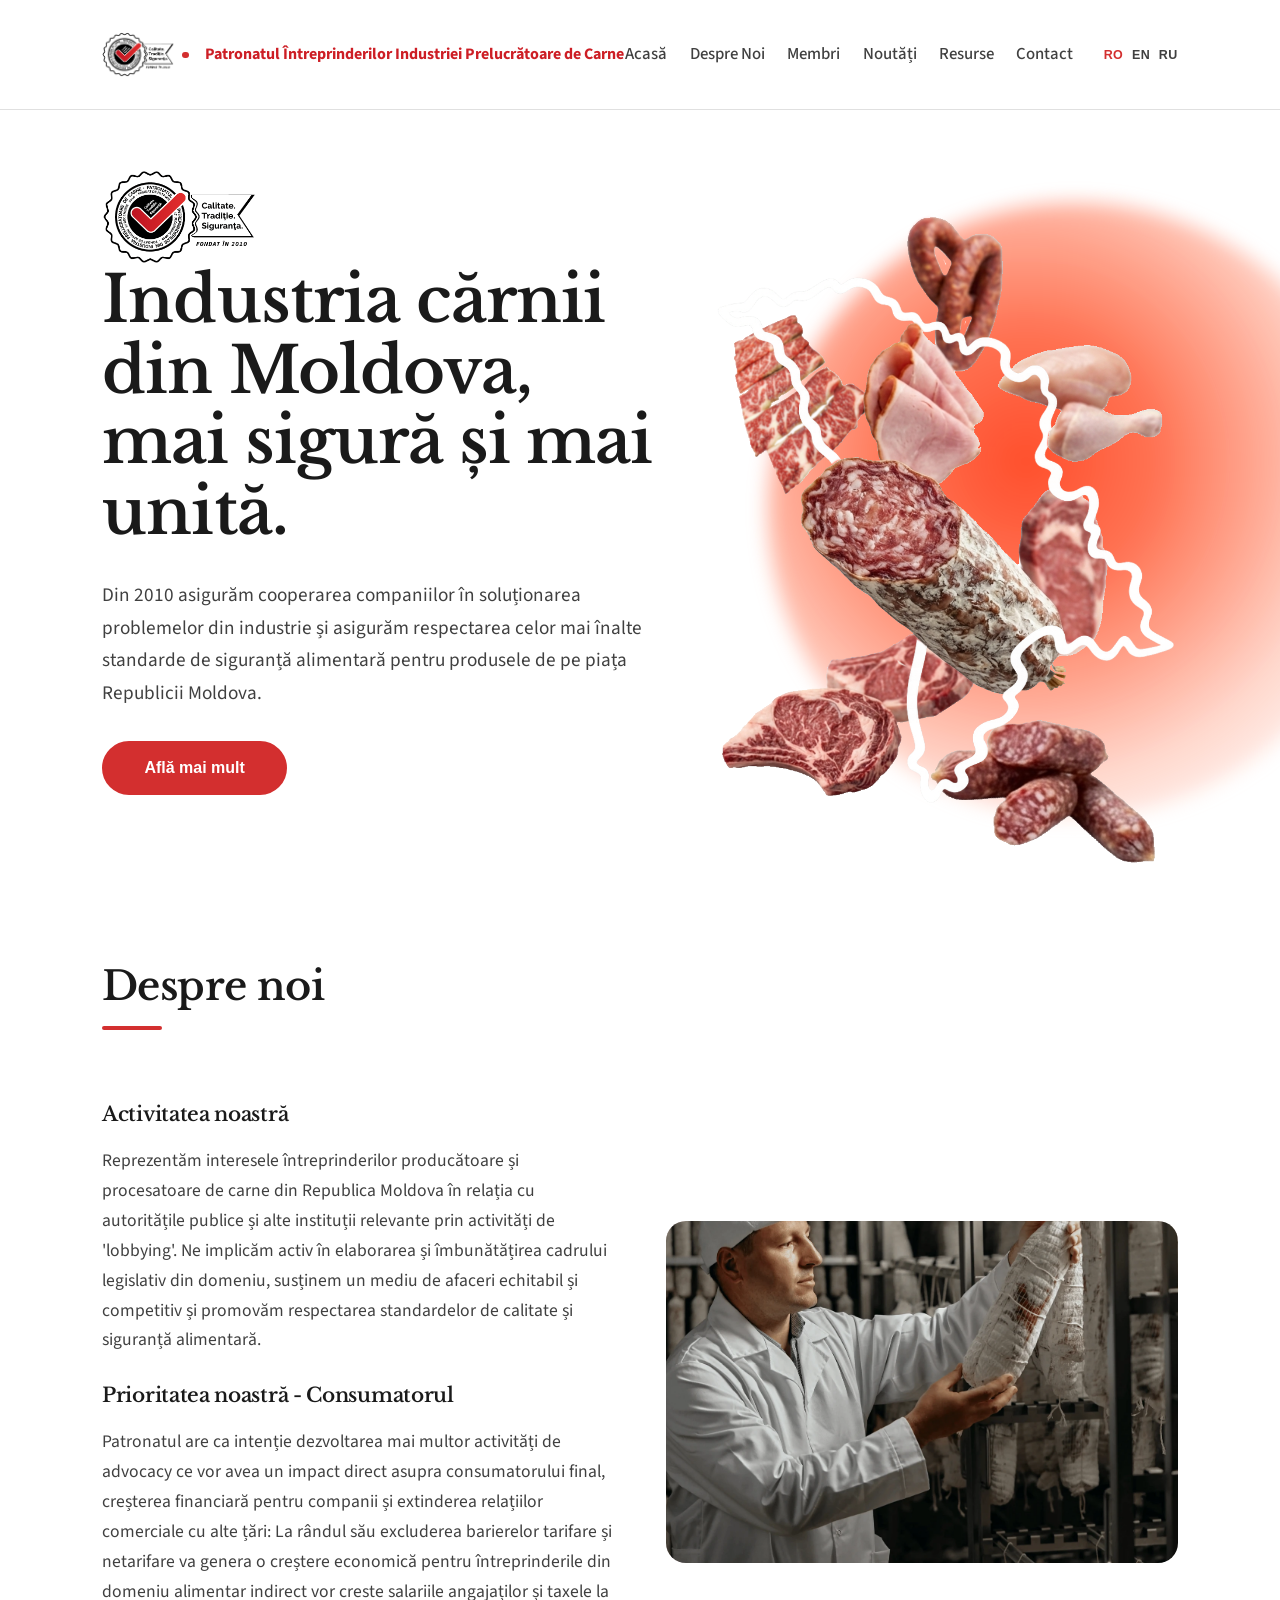
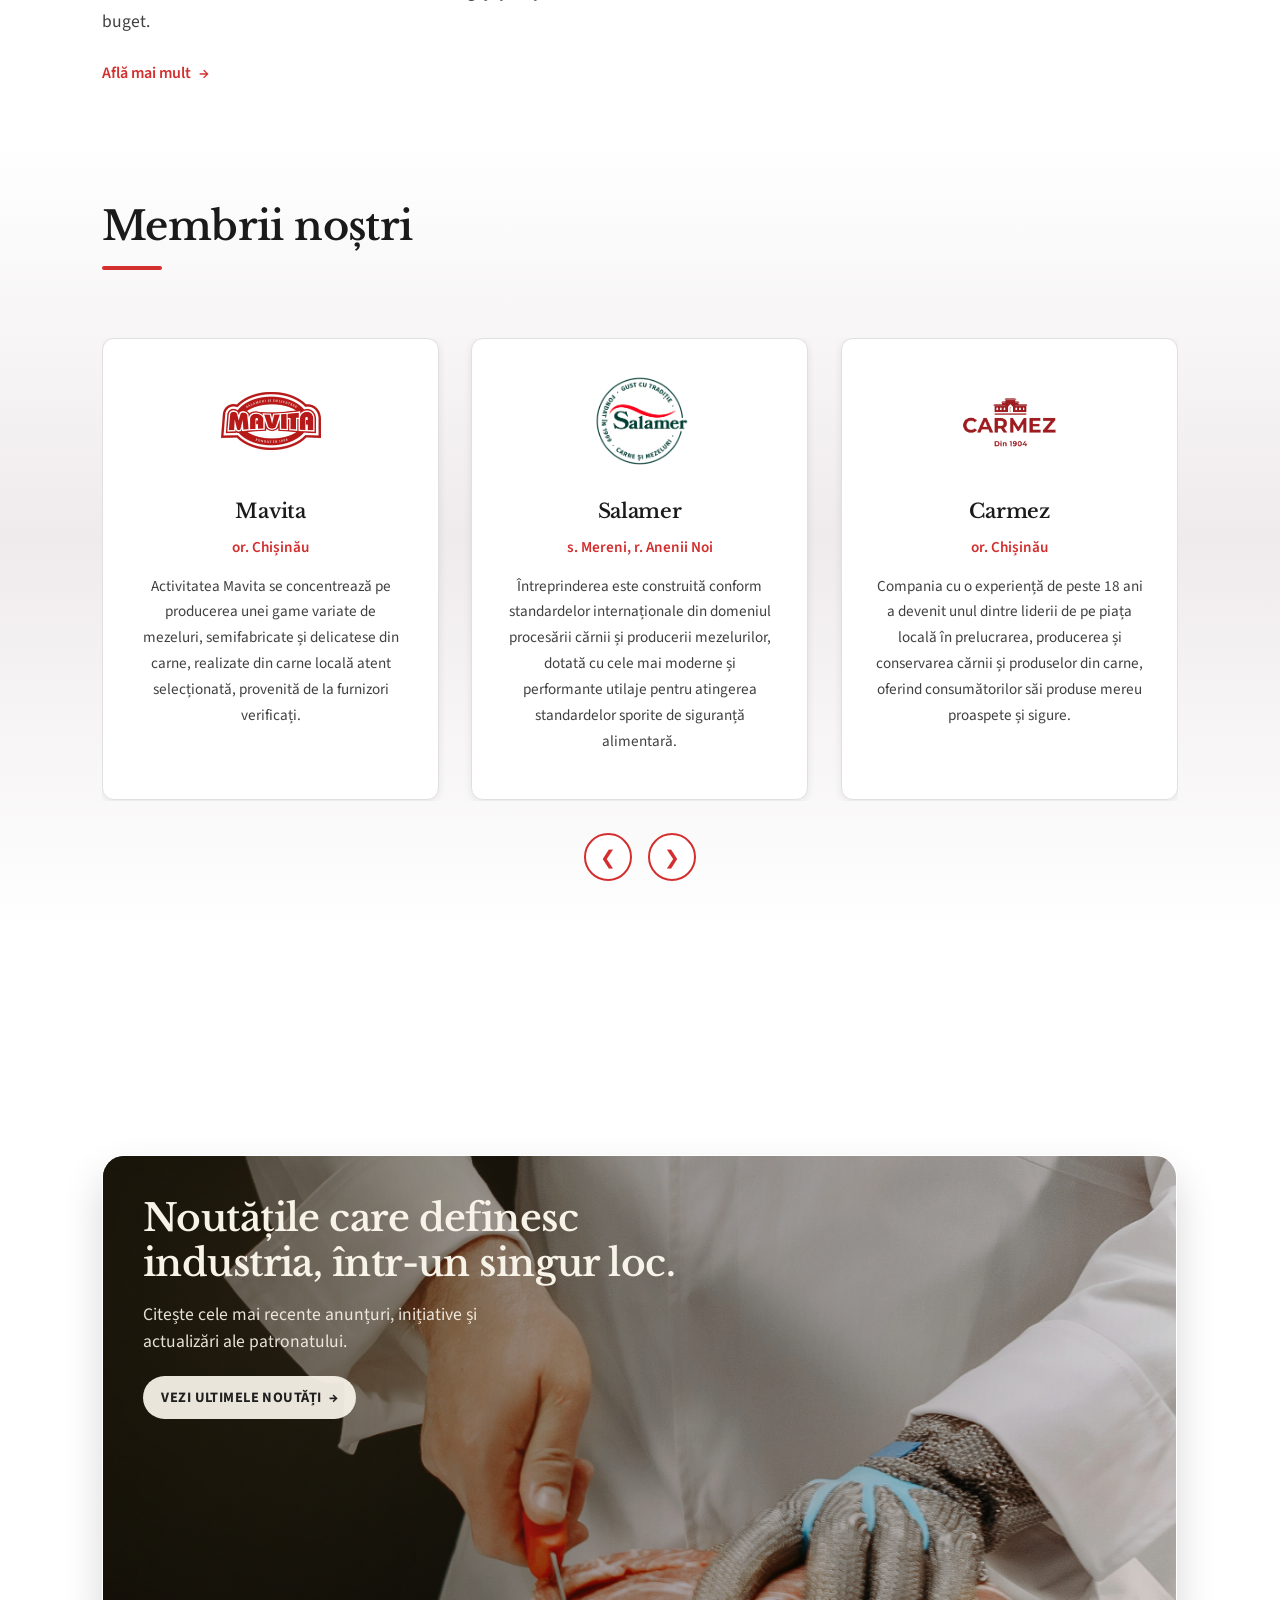
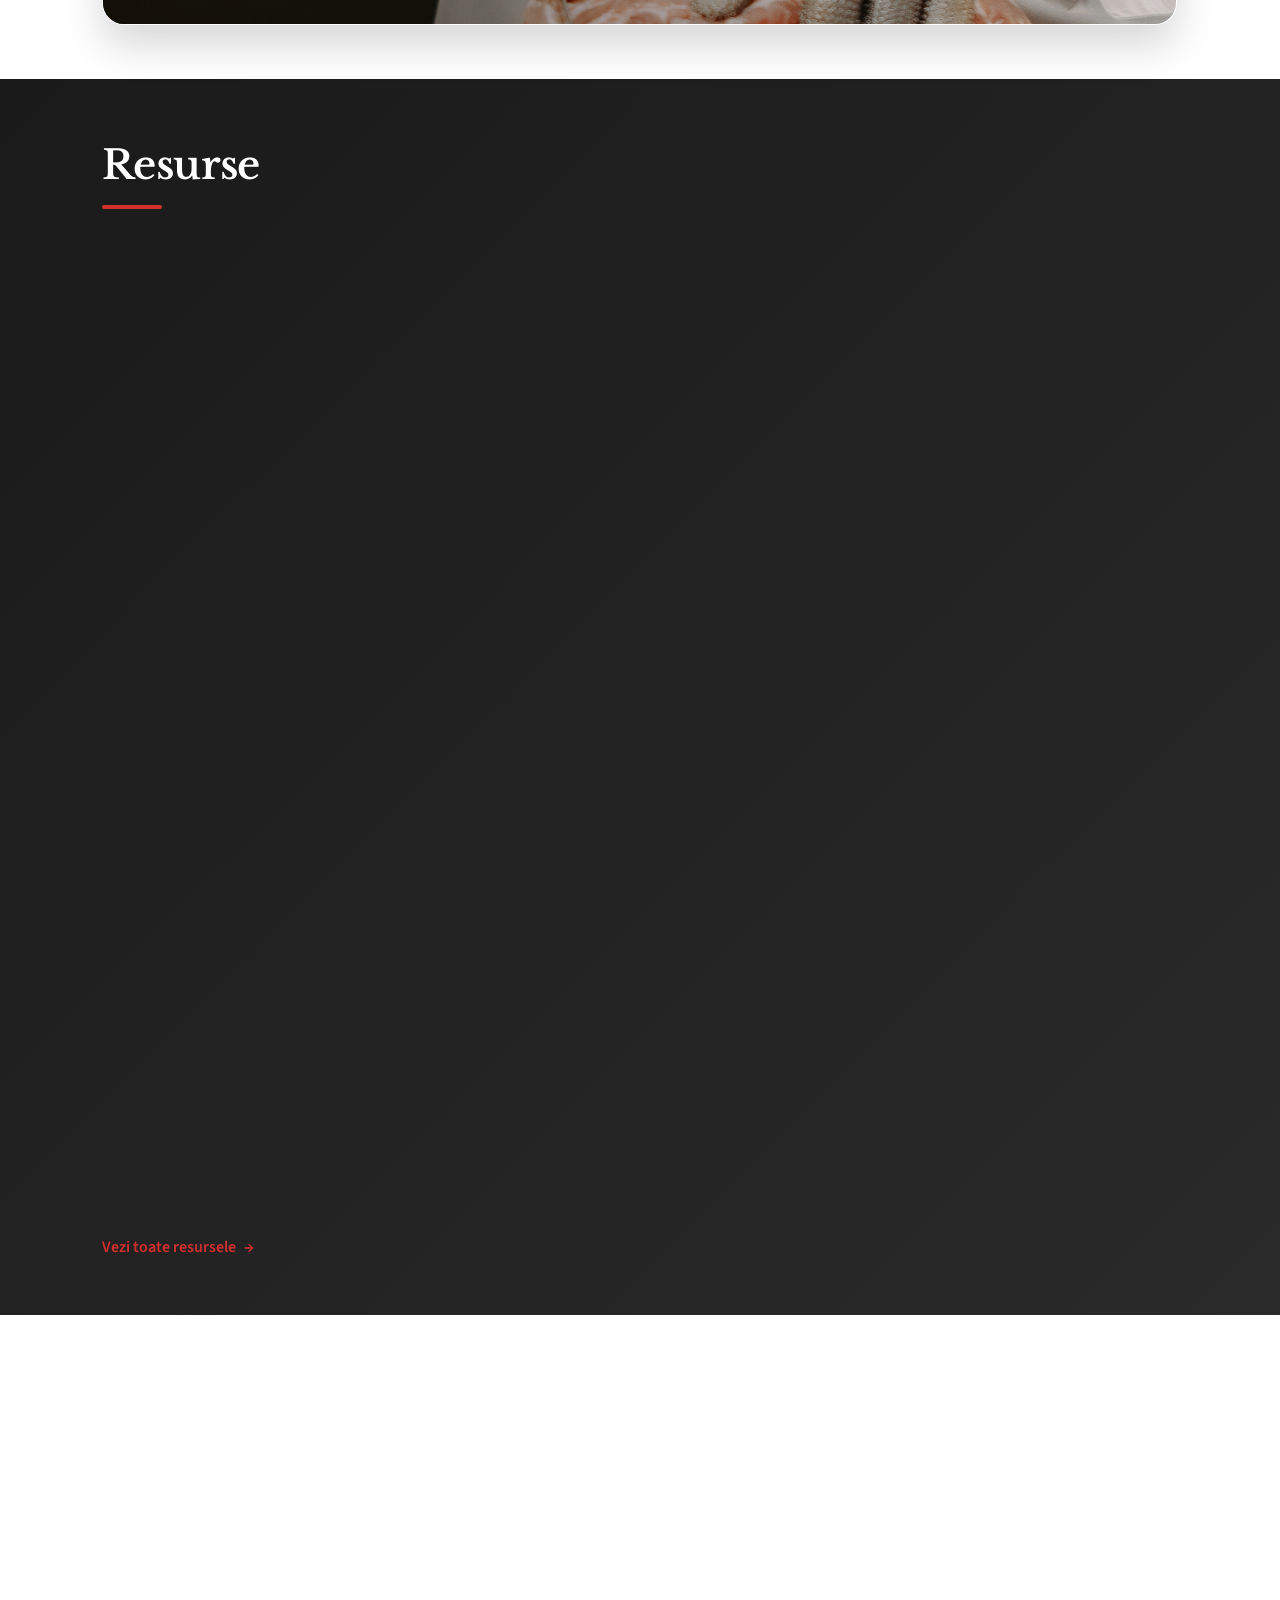
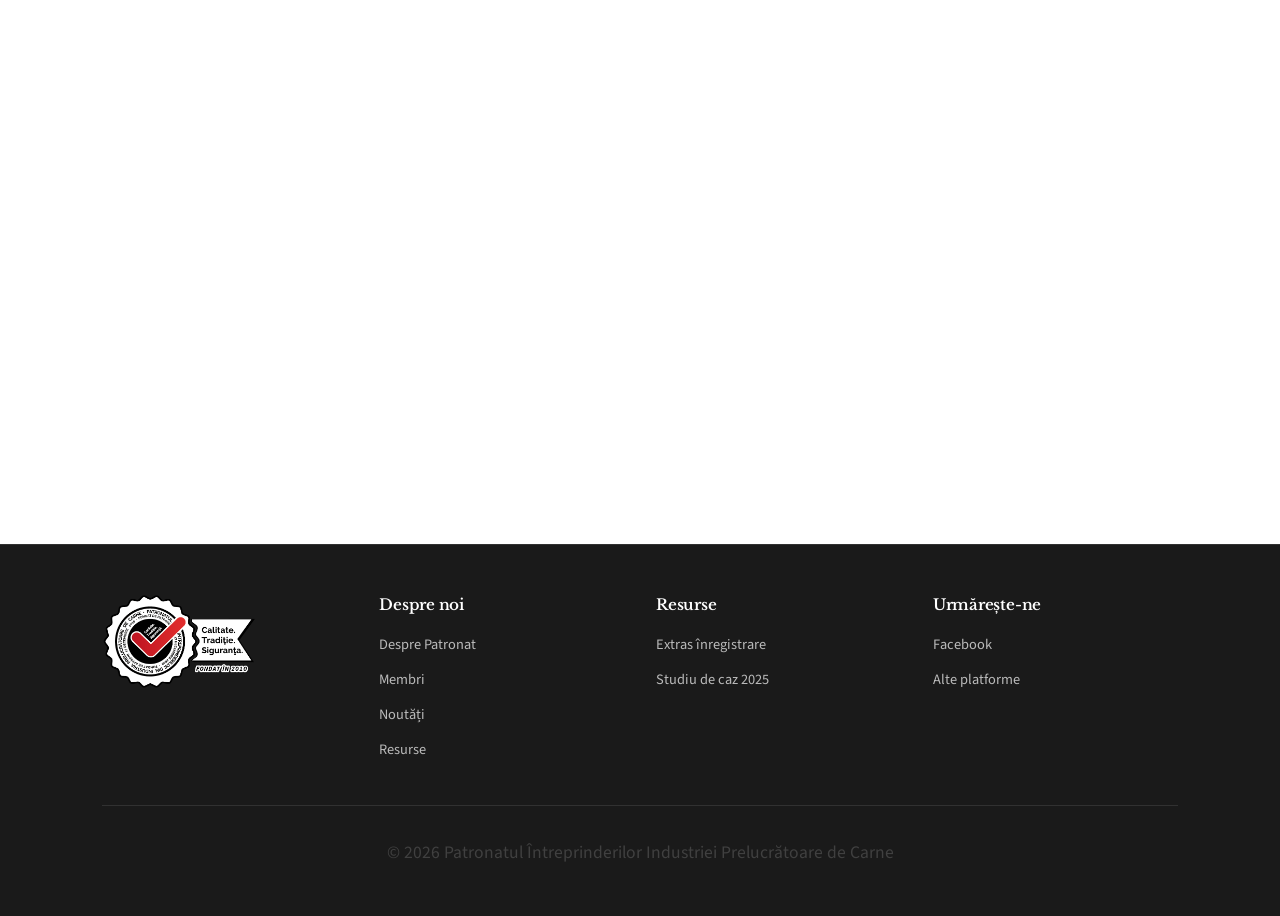
==== commit f2c49e4e: "Resources cards on page and translations." ====
--- a/index.html
+++ b/index.html
@@ -443,6 +443,13 @@
             </a>
           </div>
         </div>
+        <a
+          class="read-more"
+          style="margin-top: 6vh"
+          href="resurse.html"
+          data-i18n="resources.page.hyperlink"
+          >Vezi toate resursele</a
+        >
       </div>
     </section>
 
--- a/style.css
+++ b/style.css
@@ -1439,6 +1439,10 @@
   cursor: pointer;
 }
 
+.blacktext {
+  color: #1a1a1a;
+}
+
 .resource-card > a {
   display: flex;
   flex-direction: column;
@@ -1455,6 +1459,7 @@
   border-color: rgba(255, 255, 255, 0.25);
   transform: translateY(-4px);
   box-shadow: 0 8px 32px rgba(0, 0, 0, 0.3);
+  transition: var(--transition);
 }
 
 .resource-icon {
@@ -2367,11 +2372,63 @@
   margin-top: var(--stack-lg);
 }
 
+.legislation-shortcut {
+  margin-top: var(--stack-lg);
+  display: flex;
+  flex-direction: column;
+}
+
+.legislation-shortcut-link {
+  display: inline-flex;
+  align-items: center;
+  gap: 0.75rem;
+  font-family: var(--font-primary);
+  font-size: 1.05rem;
+  font-weight: 700;
+  color: var(--color-red);
+}
+
+.legislation-shortcut-link::before {
+  content: "";
+  width: 1.15rem;
+  height: 1.15rem;
+  flex: none;
+  background-color: currentColor;
+  -webkit-mask: url("data:image/svg+xml,%3Csvg xmlns='http://www.w3.org/2000/svg' viewBox='0 0 24 24' fill='none' stroke='%23000' stroke-width='1.9' stroke-linecap='round' stroke-linejoin='round'%3E%3Cpath d='M9 13a5 5 0 0 1 7.07 0l1.42 1.42a5 5 0 0 1-7.07 7.07l-1.06-1.06'/%3E%3Cpath d='M15 11a5 5 0 0 1-7.07 0L6.5 9.57a5 5 0 0 1 7.07-7.07l1.06 1.06'/%3E%3Cpath d='M8.5 15.5 15.5 8.5'/%3E%3C/svg%3E")
+    center / contain no-repeat;
+  mask: url("data:image/svg+xml,%3Csvg xmlns='http://www.w3.org/2000/svg' viewBox='0 0 24 24' fill='none' stroke='%23000' stroke-width='1.9' stroke-linecap='round' stroke-linejoin='round'%3E%3Cpath d='M9 13a5 5 0 0 1 7.07 0l1.42 1.42a5 5 0 0 1-7.07 7.07l-1.06-1.06'/%3E%3Cpath d='M15 11a5 5 0 0 1-7.07 0L6.5 9.57a5 5 0 0 1 7.07-7.07l1.06 1.06'/%3E%3Cpath d='M8.5 15.5 15.5 8.5'/%3E%3C/svg%3E")
+    center / contain no-repeat;
+}
+
+.legislation-shortcut-link:hover {
+  color: #b0181f;
+}
+
+.legislation-shortcut-link:visited {
+  color: #737373;
+}
+
 .resources-list {
   display: grid;
   grid-template-columns: 1fr;
   gap: clamp(1.25rem, 2.5vw, 2rem);
   margin-top: var(--stack-lg);
+}
+
+.resources-list > h3 {
+  display: flex;
+  align-items: flex-start;
+  gap: 0.65rem;
+}
+
+.resources-list > h3::before {
+  content: "";
+  width: 0.55rem;
+  height: 0.55rem;
+  border-radius: 50%;
+  background-color: var(--color-red);
+  flex: none;
+  margin-top: 1.4vh;
 }
 
 .authority-item {
@@ -2388,6 +2445,22 @@
   align-items: center;
 }
 
+@media (max-width: 320px) {
+  .authority-item img {
+    align-self: center;
+  }
+  .authority-links {
+    display: flex;
+    justify-content: center;
+  }
+  :root {
+    --page-gutter: 2rem;
+  }
+  .text-details {
+    text-align: center;
+  }
+}
+
 .authority-item img {
   width: 8vw;
   height: auto;
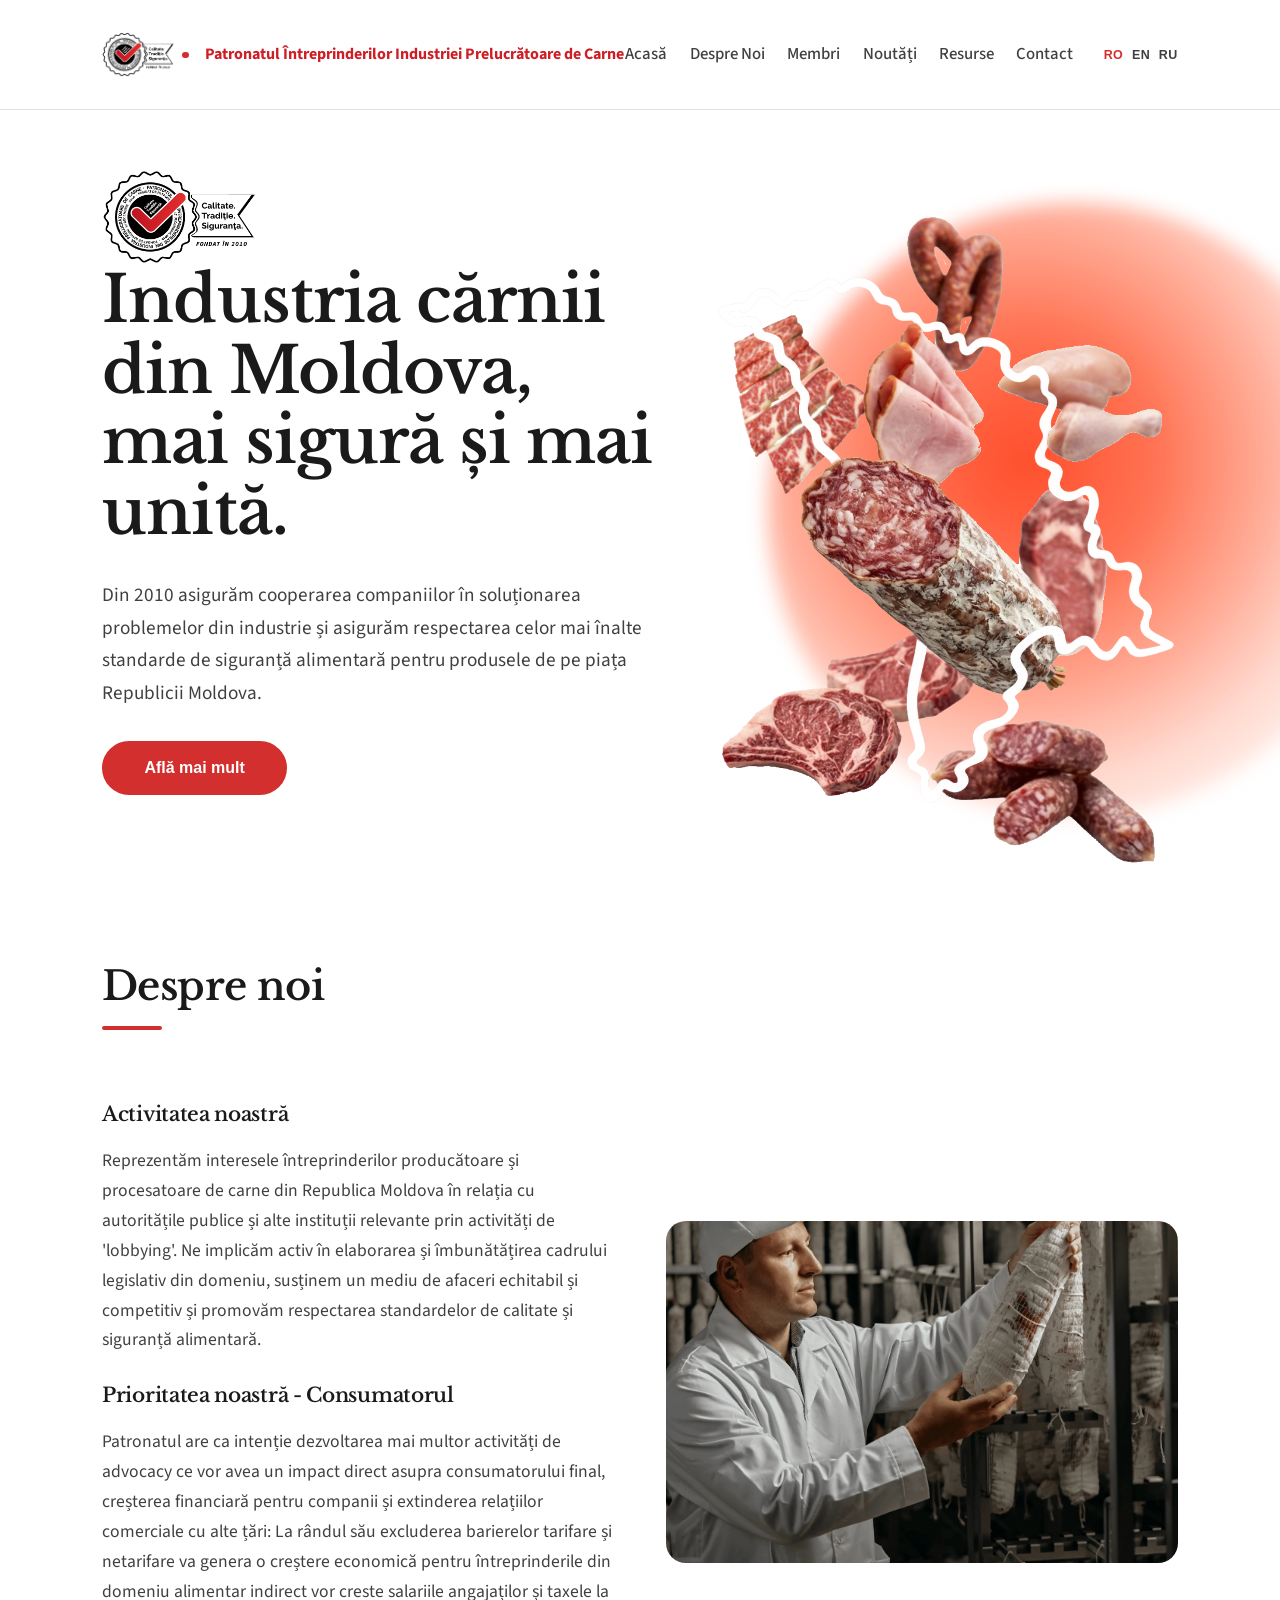
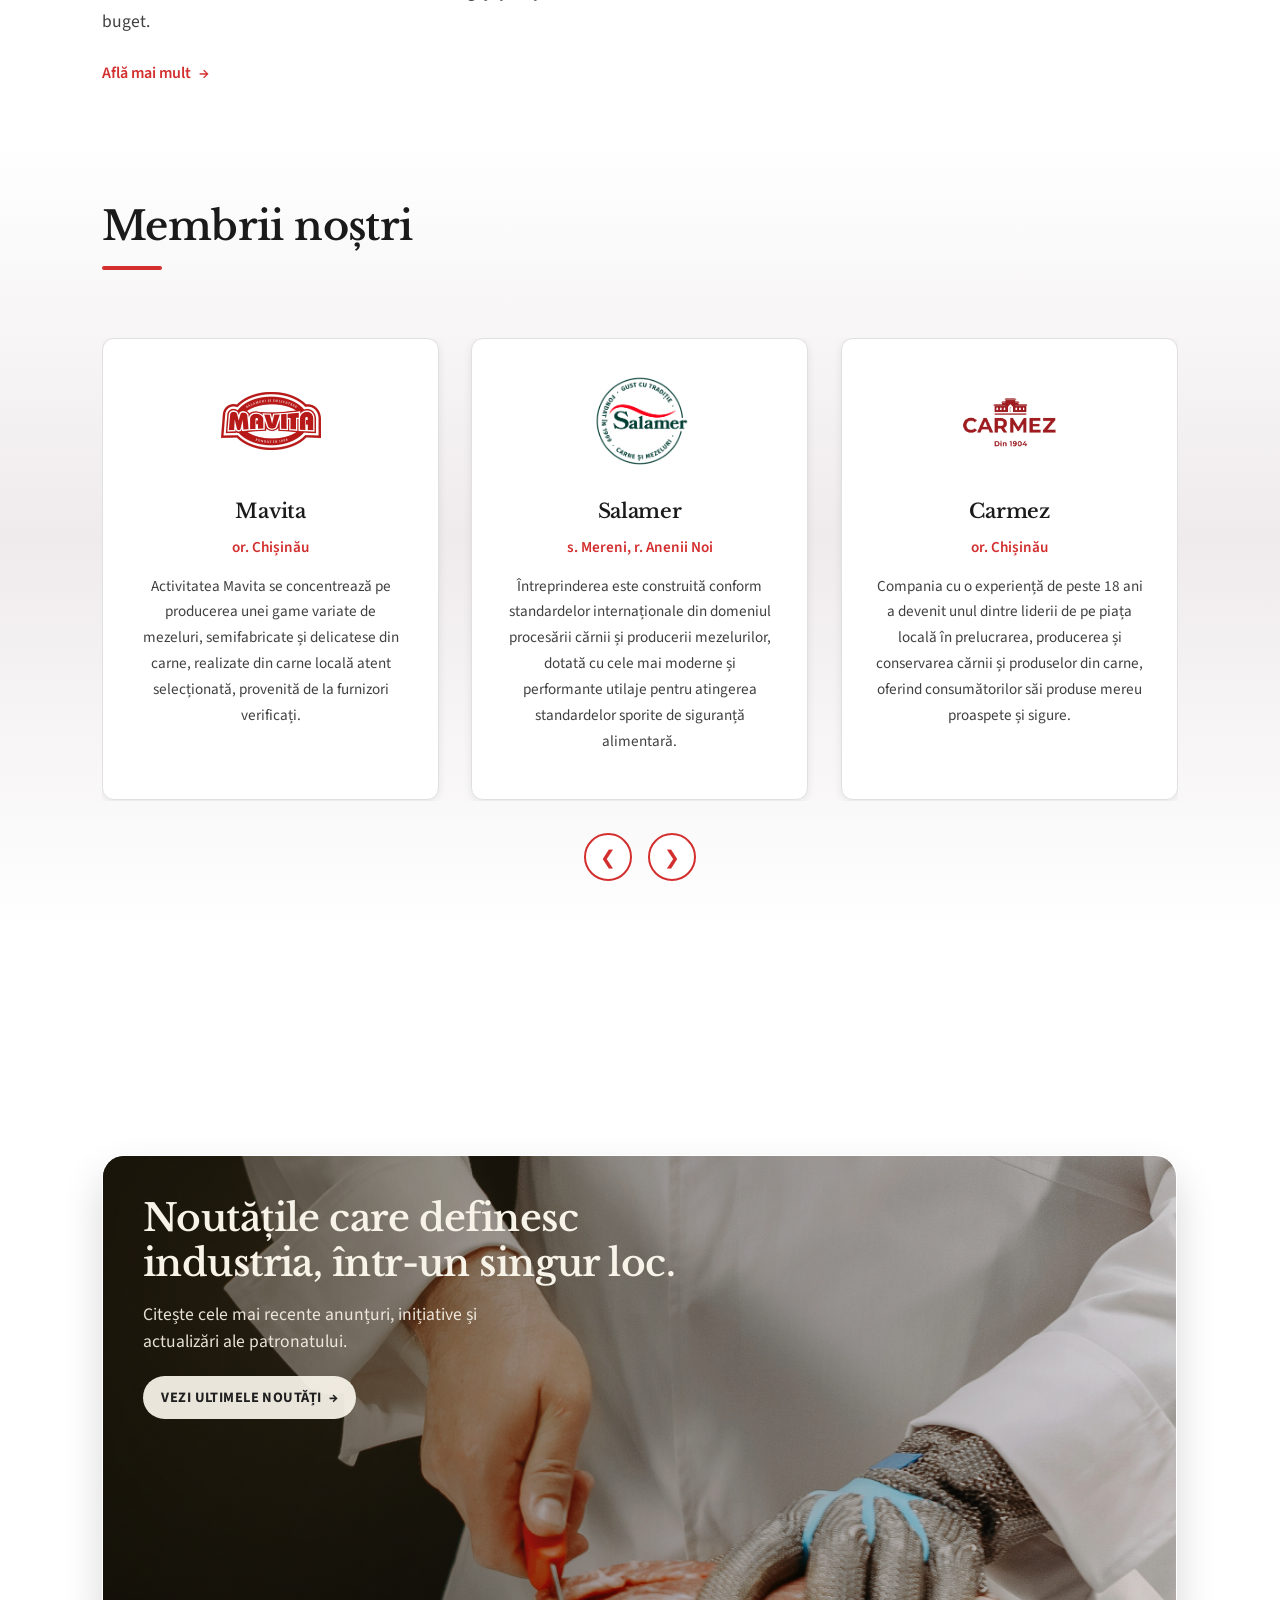
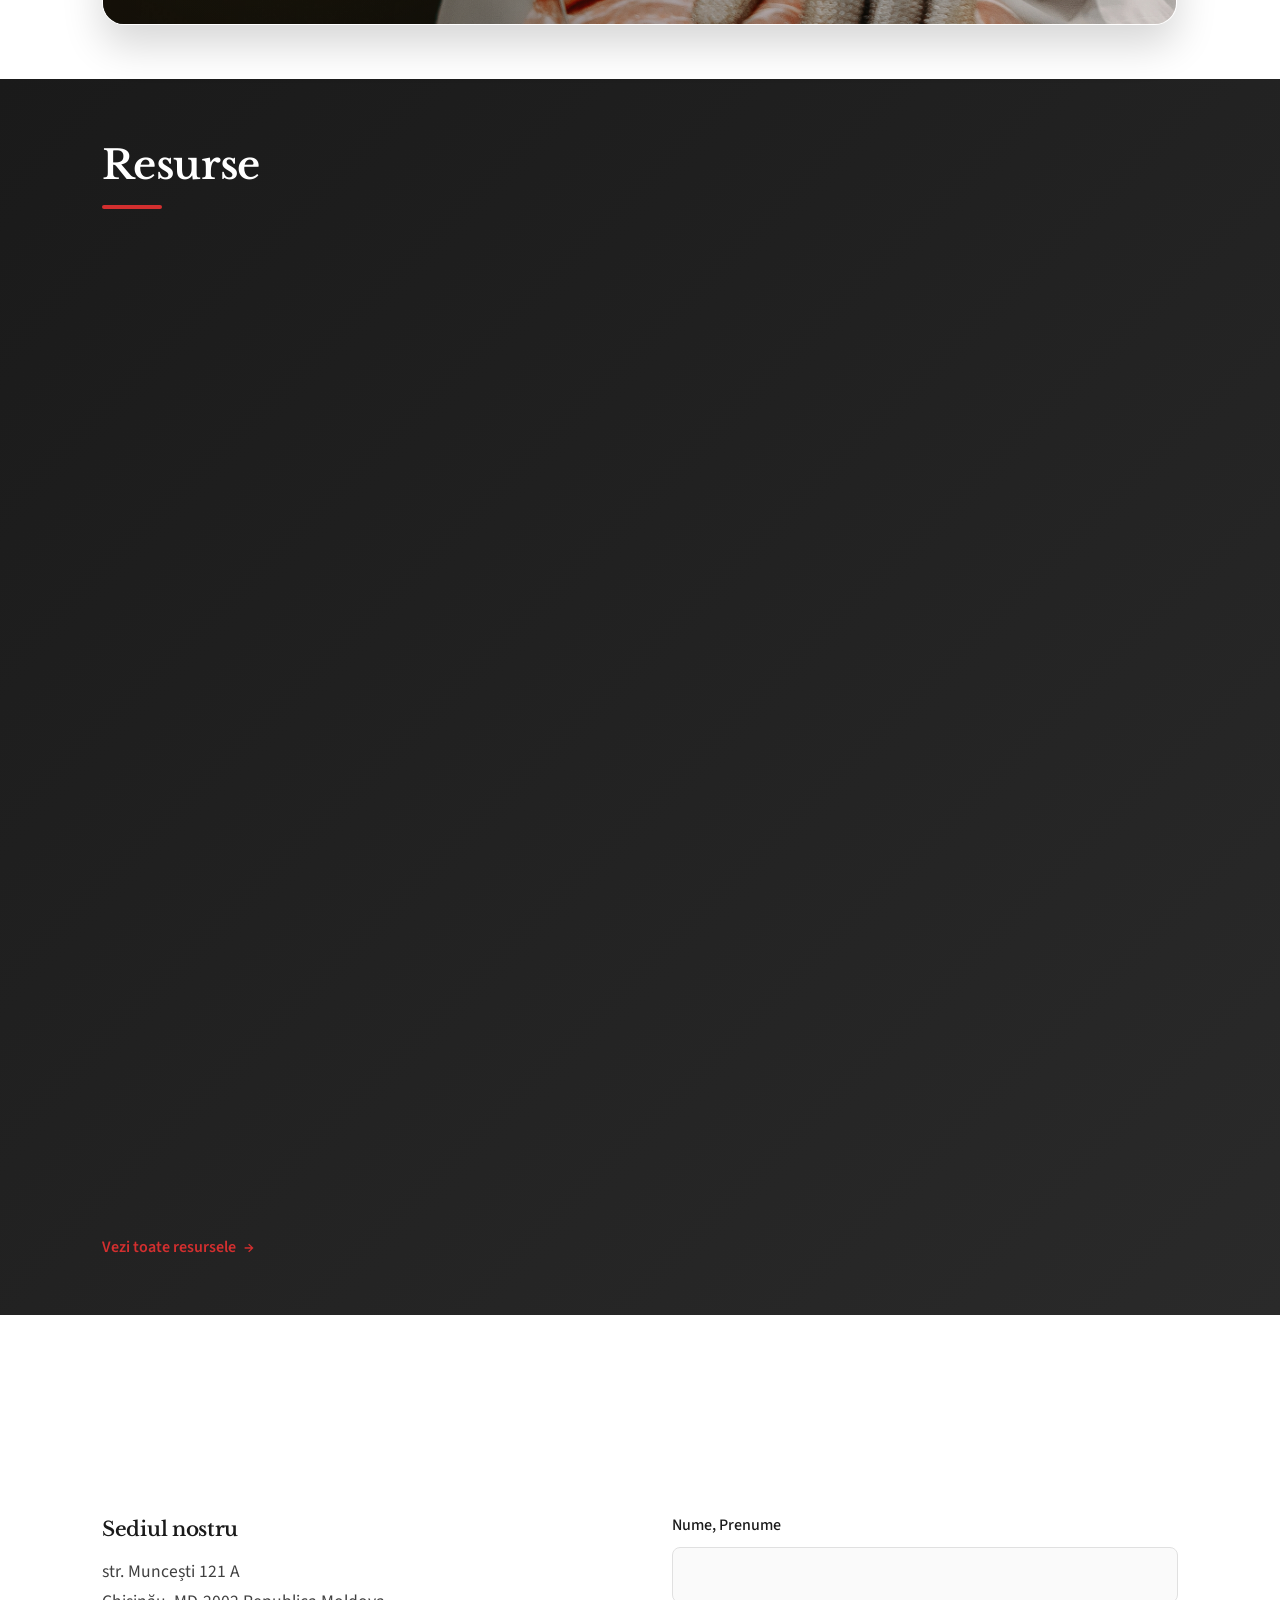
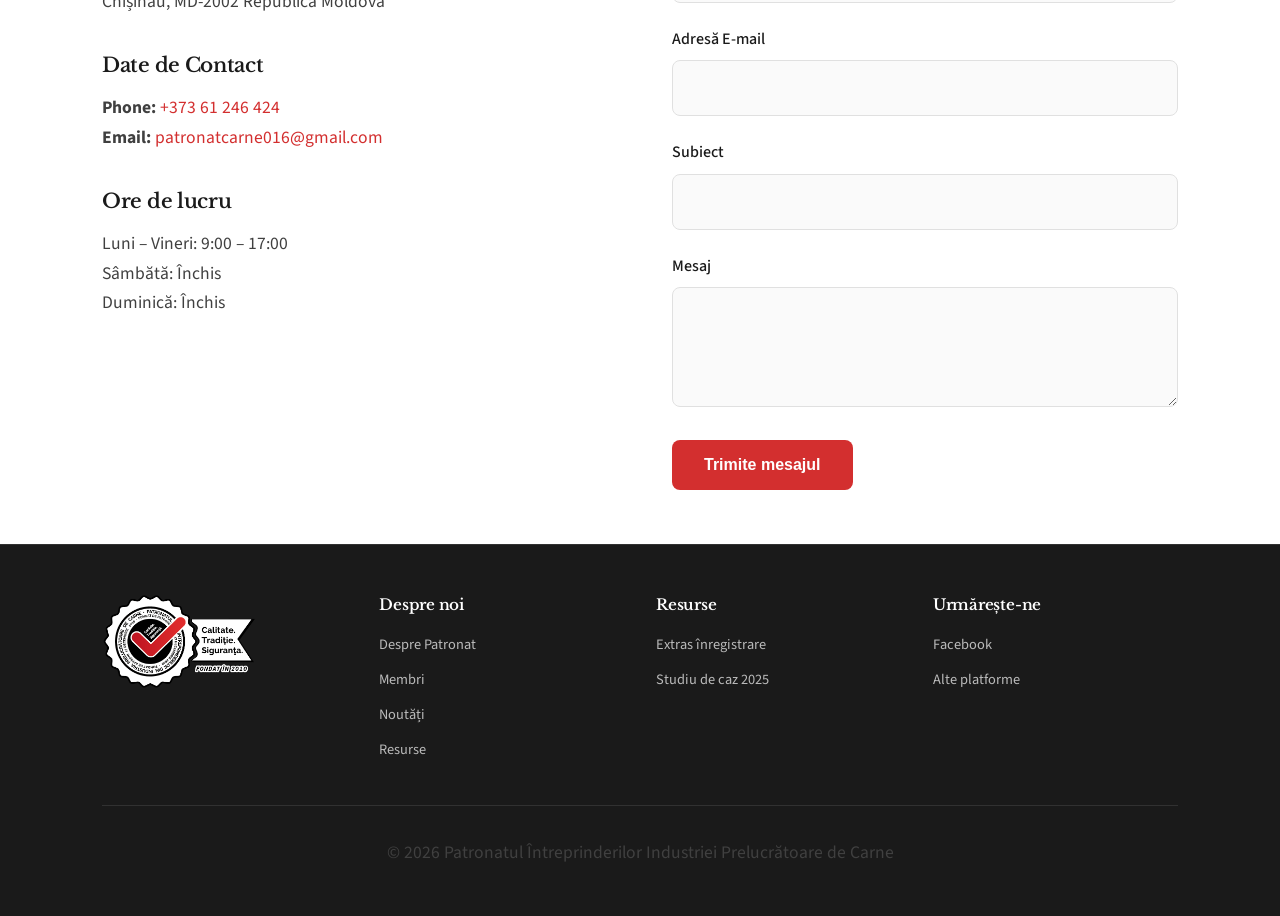
==== commit e9c04f2a: "Russian translation corrections and new resources." ====
--- a/index.html
+++ b/index.html
@@ -320,8 +320,8 @@
                   or. Chișinău
                 </p>
                 <p data-i18n="index.member.slavena.desc">
-                  Înființată în anul 2001, Slavena a evoluat pe parcursul anilor
-                  într-un importator și producător de frunte de produse
+                  Înființată în anul 2001, Slavena-Lux a evoluat pe parcursul
+                  anilor într-un importator și producător de frunte de produse
                   alimentare, ocupând astăzi una dintre pozițiile de lider în
                   acest domeniu.
                 </p>
--- a/style.css
+++ b/style.css
@@ -1423,7 +1423,7 @@
 
 .resources-grid {
   display: grid;
-  grid-template-columns: repeat(auto-fit, minmax(280px, 1fr));
+  grid-template-columns: repeat(auto-fit, minmax(min(280px, 100%), 1fr));
   gap: 2rem;
   margin-top: 2rem;
 }
@@ -1437,6 +1437,8 @@
   flex-direction: column;
   transition: var(--transition);
   cursor: pointer;
+  box-sizing: border-box;
+  max-width: 100%;
 }
 
 .blacktext {
@@ -1447,6 +1449,7 @@
   display: flex;
   flex-direction: column;
   height: 100%;
+  min-width: 0;
 }
 
 .resource-card .read-more {
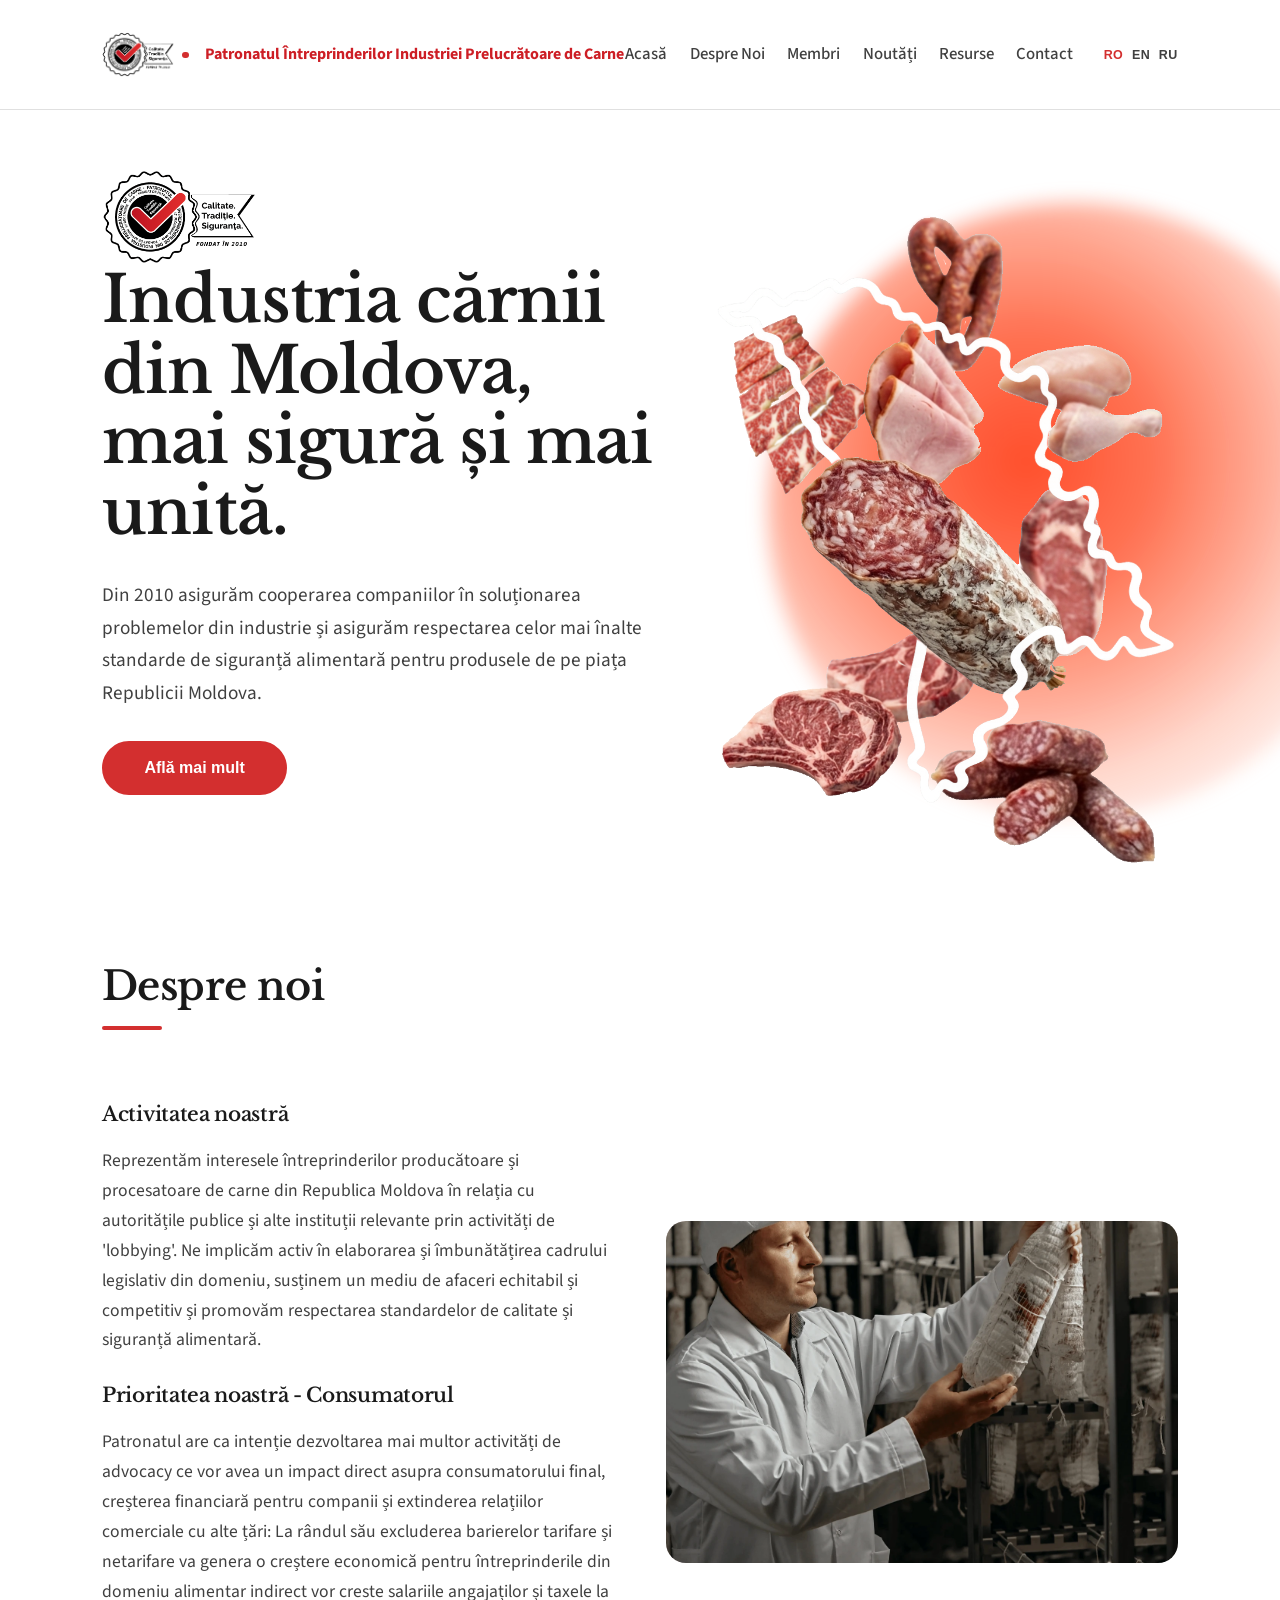
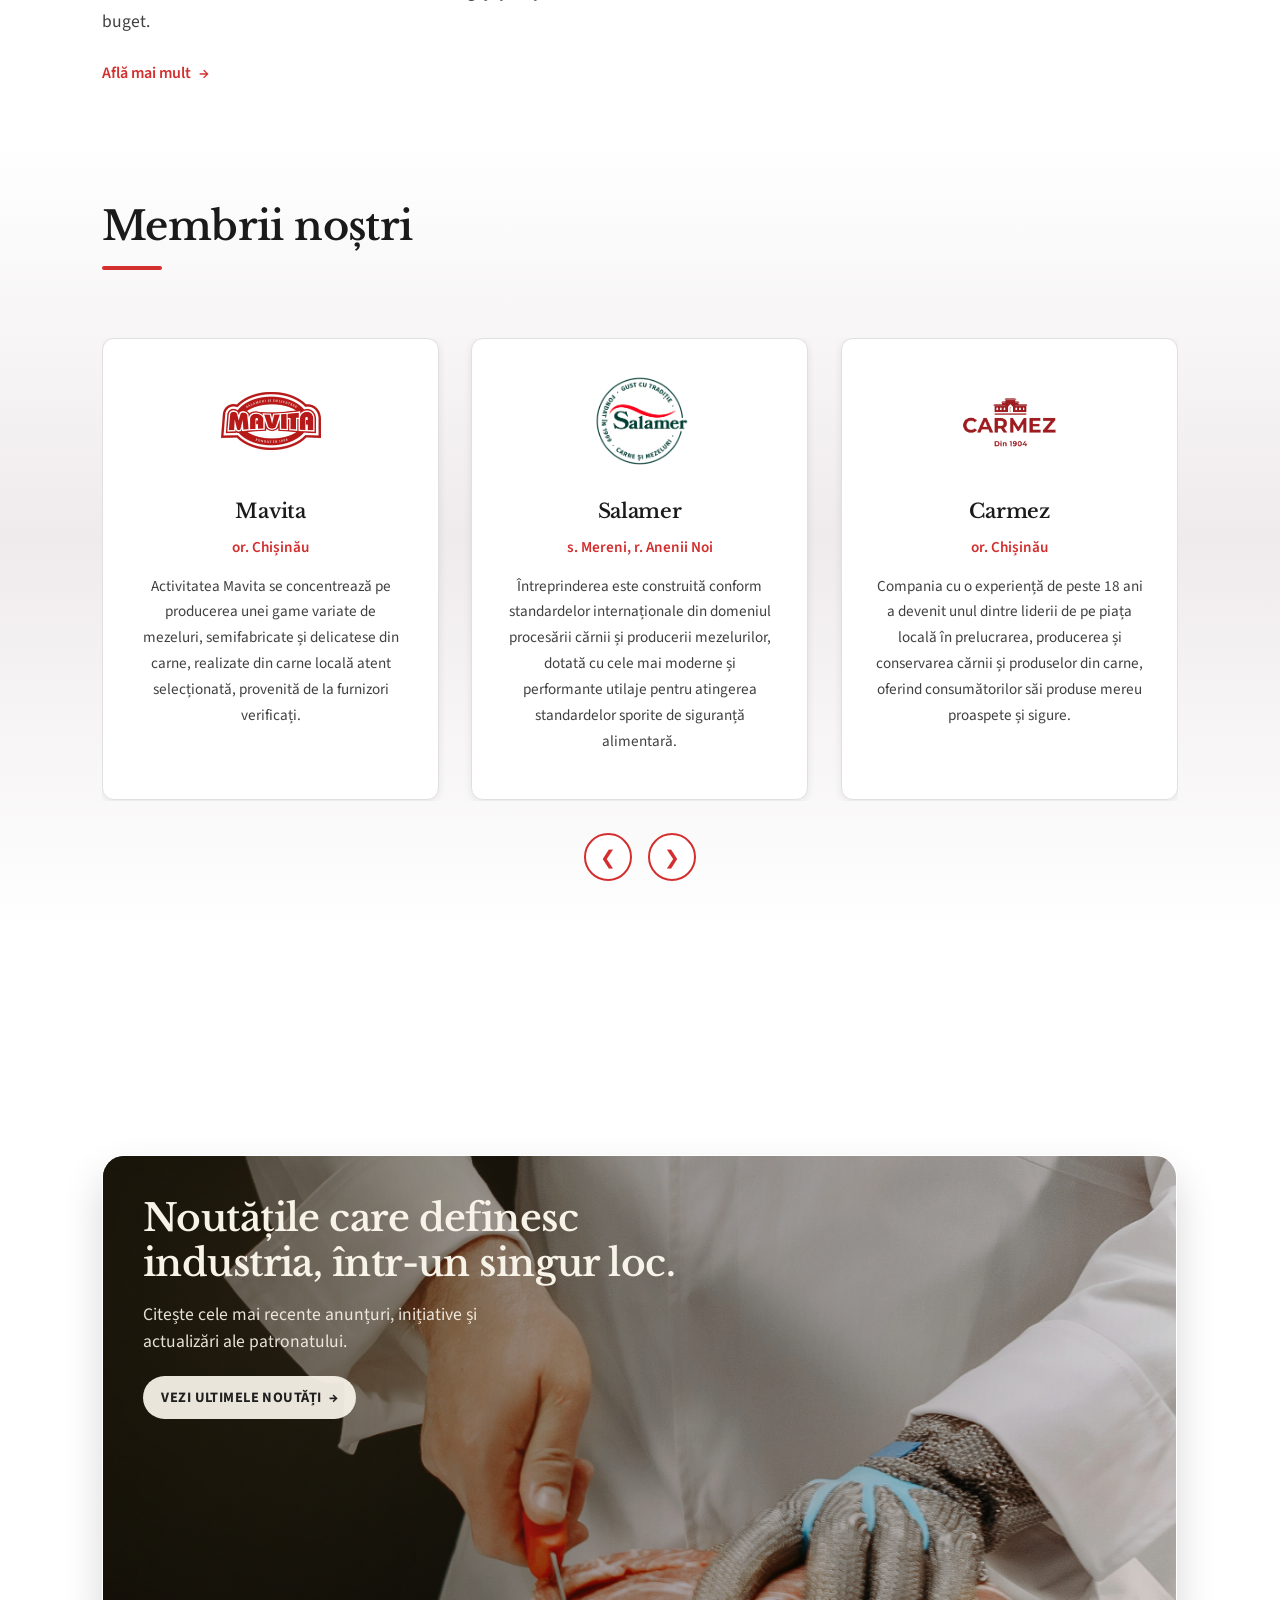
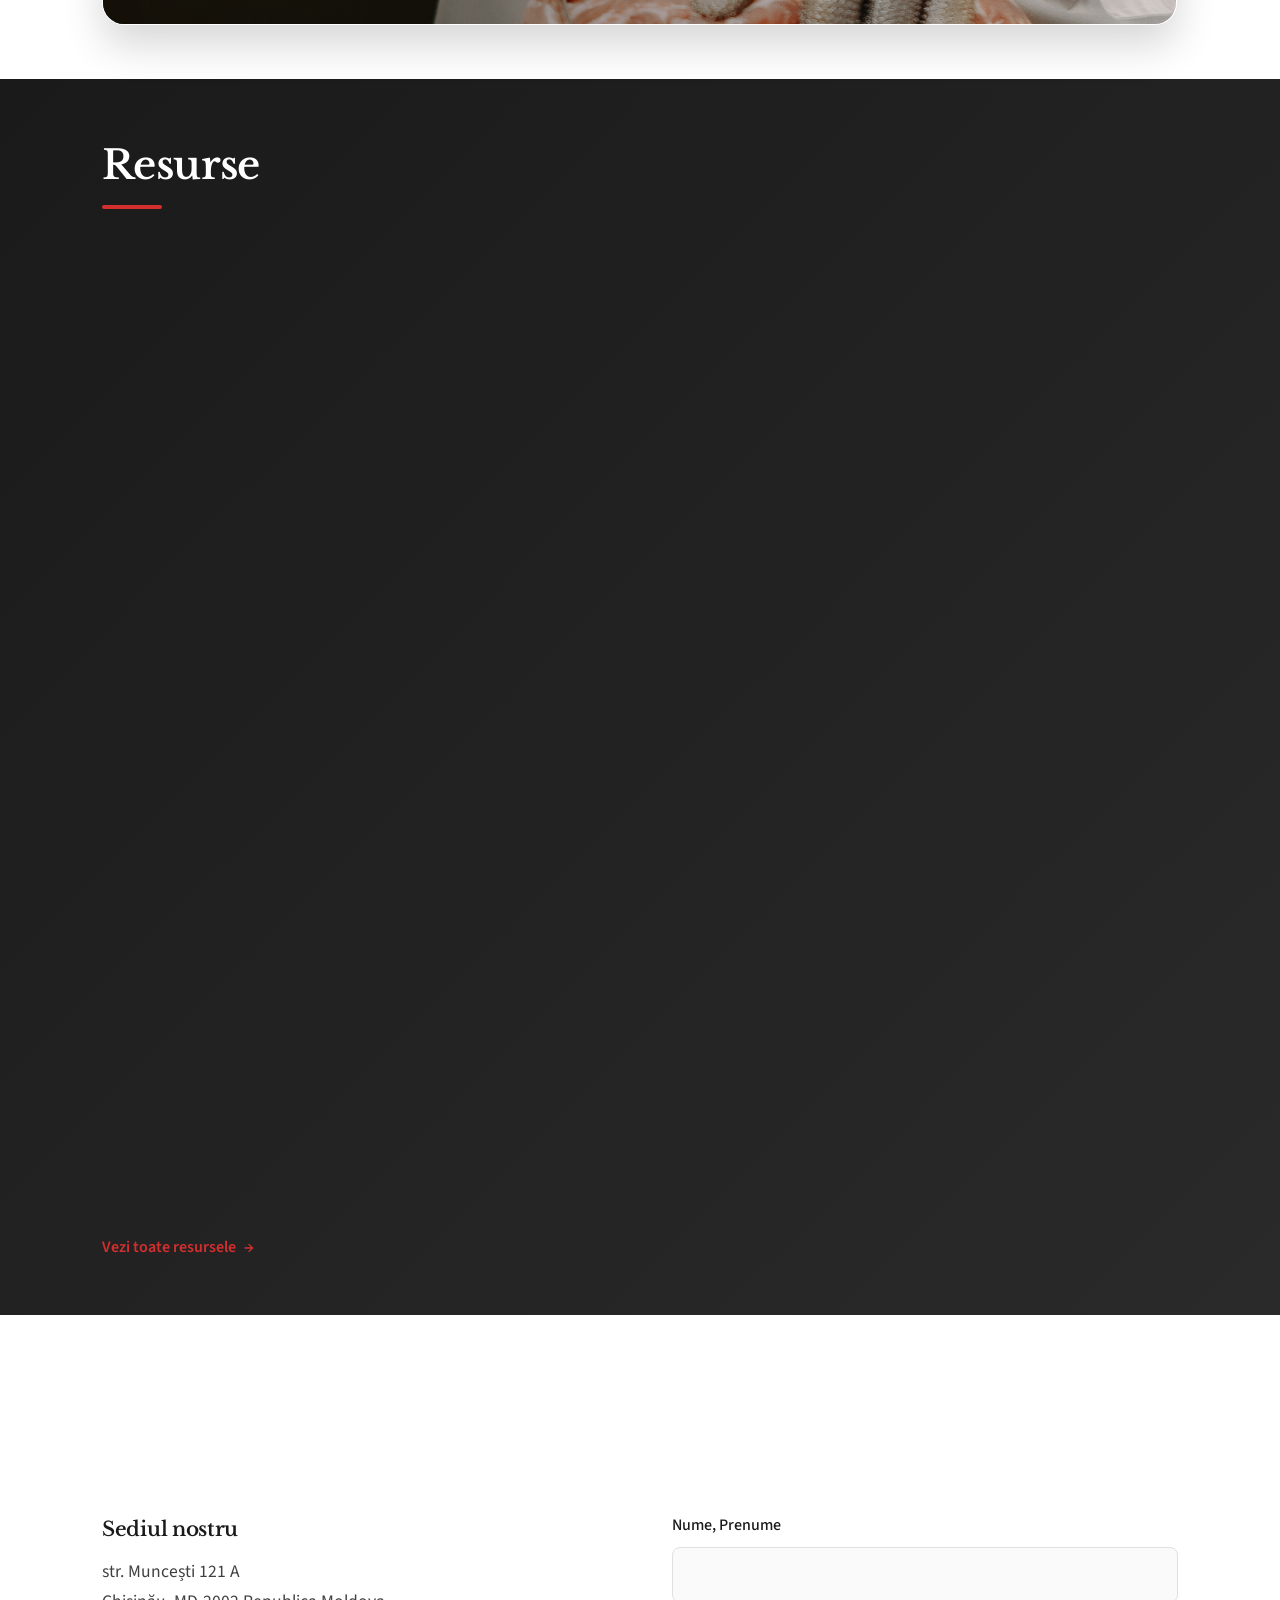
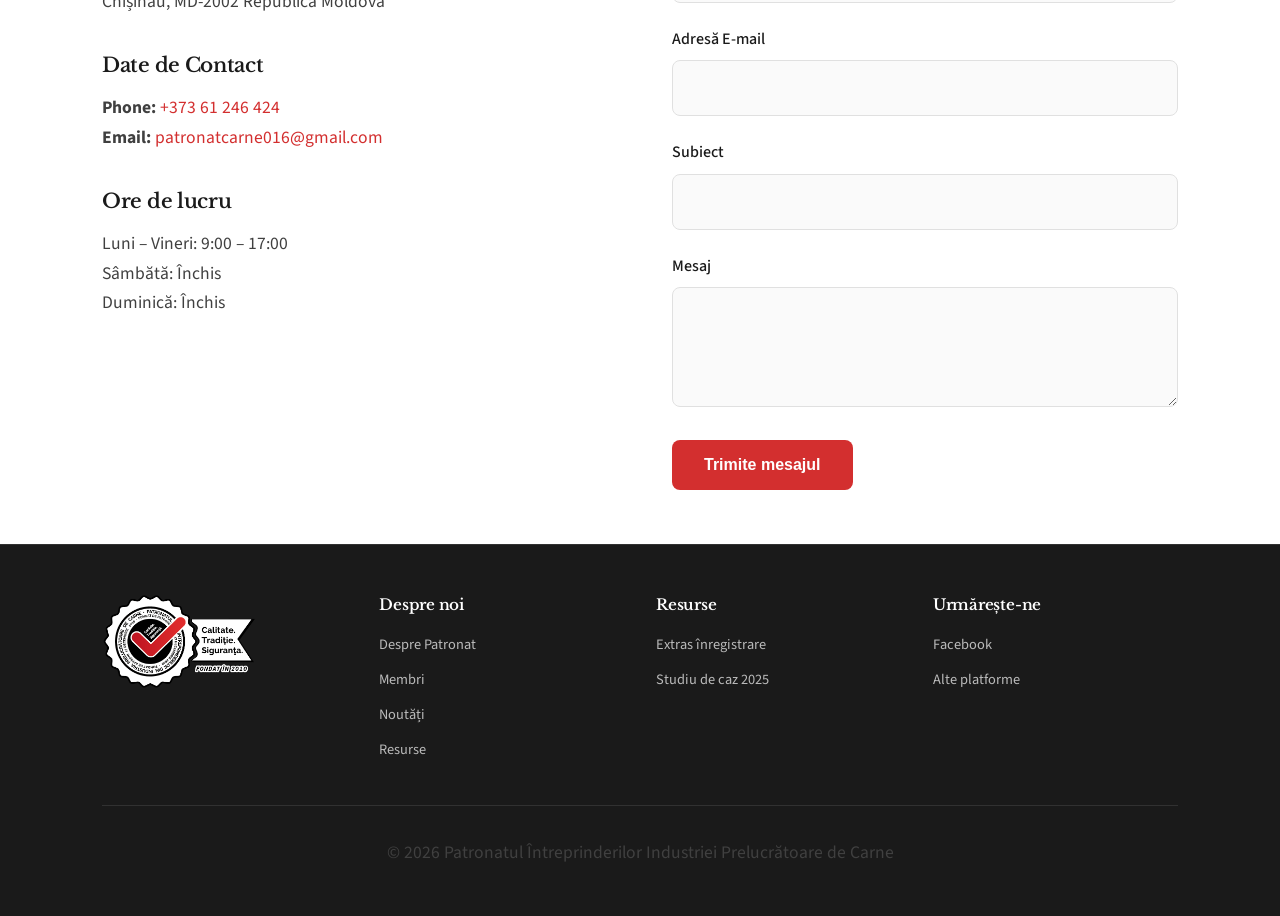
==== commit 13956bb9: "refactored the repo" ====
--- a/index.html
+++ b/index.html
@@ -66,10 +66,16 @@
         </button>
         <ul id="primary-navigation" class="nav-menu">
           <li><a href="#hero" data-i18n="nav.home">Acasă</a></li>
-          <li><a href="aboutus.html" data-i18n="nav.about">Despre Noi</a></li>
-          <li><a href="members.html" data-i18n="nav.members">Membri</a></li>
-          <li><a href="news.html" data-i18n="nav.news">Noutăți</a></li>
-          <li><a href="resurse.html" data-i18n="nav.resources">Resurse</a></li>
+          <li>
+            <a href="pages/aboutus.html" data-i18n="nav.about">Despre Noi</a>
+          </li>
+          <li>
+            <a href="pages/members.html" data-i18n="nav.members">Membri</a>
+          </li>
+          <li><a href="pages/news.html" data-i18n="nav.news">Noutăți</a></li>
+          <li>
+            <a href="pages/resurse.html" data-i18n="nav.resources">Resurse</a>
+          </li>
           <li><a href="#contacts" data-i18n="nav.contact">Contact</a></li>
           <li class="language-switcher" data-no-translate>
             <button type="button" data-language-switcher data-lang="ro">
@@ -156,7 +162,7 @@
                 salariile angajaților și taxele la buget.
               </p>
               <a
-                href="aboutus.html"
+                href="pages/aboutus.html"
                 class="read-more"
                 data-i18n="index.about.readMore"
                 >Află mai mult</a
@@ -344,7 +350,7 @@
     <section id="news" class="news">
       <div class="container">
         <h2 class="fade-in-on-scroll" data-i18n="index.news.title">Noutăți</h2>
-        <a href="news.html" class="news-banner fade-in-on-scroll">
+        <a href="pages/news.html" class="news-banner fade-in-on-scroll">
           <img
             src="photos/482A0288.webp"
             alt="Noutăți Patronat"
@@ -446,7 +452,7 @@
         <a
           class="read-more"
           style="margin-top: 6vh"
-          href="resurse.html"
+          href="pages/resurse.html"
           data-i18n="resources.page.hyperlink"
           >Vezi toate resursele</a
         >
@@ -570,14 +576,16 @@
           <h4 data-i18n="footer.about">Despre noi</h4>
           <ul>
             <li>
-              <a href="aboutus.html" data-i18n="footer.aboutPatronat"
+              <a href="pages/aboutus.html" data-i18n="footer.aboutPatronat"
                 >Despre Patronat</a
               >
             </li>
-            <li><a href="members.html" data-i18n="nav.members">Membri</a></li>
-            <li><a href="news.html" data-i18n="nav.news">Noutăți</a></li>
             <li>
-              <a href="resurse.html" data-i18n="nav.resources">Resurse</a>
+              <a href="pages/members.html" data-i18n="nav.members">Membri</a>
+            </li>
+            <li><a href="pages/news.html" data-i18n="nav.news">Noutăți</a></li>
+            <li>
+              <a href="pages/resurse.html" data-i18n="nav.resources">Resurse</a>
             </li>
           </ul>
         </div>
@@ -627,10 +635,10 @@
       </div>
     </footer>
 
-    <script src="translations.js"></script>
-    <script src="i18n.js"></script>
-    <script src="parallax.js"></script>
-    <script src="scroll-reveal.js"></script>
+    <script src="../scripts/translations.js"></script>
+    <script src="../scripts/i18n.js"></script>
+    <script src="../scripts/parallax.js"></script>
+    <script src="../scripts/scroll-reveal.js"></script>
     <script>
       const navbar = document.getElementById("navbar");
       const navToggle = document.querySelector(".nav-toggle");
@@ -834,7 +842,7 @@
         .forEach((card) => {
           card.addEventListener("click", () => {
             // Navigate to members page
-            window.location.href = "members.html";
+            window.location.href = "pages/members.html";
           });
         });
 
--- a/style.css
+++ b/style.css
@@ -1058,7 +1058,7 @@
   margin: 0 auto 1.5rem;
   /* background: linear-gradient(135deg, #ffebee 0%, #ffcdd2 100%); */
   border-radius: 12px;
-  display: flex;
+  touch-action: pan-y;
   align-items: center;
   justify-content: center;
   font-size: 1.2rem;
@@ -1762,6 +1762,7 @@
   overflow: hidden;
   display: flex;
   position: relative;
+  touch-action: pan-y;
 }
 
 /* .journey-image::after {
@@ -1785,10 +1786,12 @@
   display: block;
   object-fit: cover;
   opacity: 1;
+  pointer-events: none;
+  transition: opacity 0.25s ease;
 }
 
 .journey-image img.journey-image-fading {
-  opacity: 1;
+  opacity: 0.45;
 }
 
 .journey-image .journey-image-overlay {
@@ -1806,6 +1809,116 @@
 .journey-image .journey-image-overlay.is-visible {
   opacity: 1;
 }
+.journey-image-controls {
+  position: absolute;
+  inset: 0;
+  display: block;
+  z-index: 4;
+}
+
+.journey-pagination {
+  position: absolute;
+  left: 50%;
+  bottom: 0.9rem;
+  transform: translateX(-50%);
+  display: flex;
+  align-items: center;
+  gap: 0.45rem;
+  padding: 0.4rem 0.6rem;
+  border-radius: 999px;
+  background: rgba(12, 17, 25, 0.28);
+  backdrop-filter: blur(8px);
+  box-shadow: 0 8px 18px rgba(0, 0, 0, 0.12);
+  z-index: 4;
+}
+
+.journey-pagination-dot {
+  width: 0.5rem;
+  height: 0.5rem;
+  border: 0;
+  border-radius: 999px;
+  padding: 0;
+  background: rgba(255, 255, 255, 0.5);
+  /* cursor: pointer; */
+  transition:
+    transform 0.2s ease,
+    background-color 0.2s ease,
+    width 0.2s ease,
+    opacity 0.2s ease;
+}
+
+/* .journey-pagination-dot.is-first,
+.journey-pagination-dot.is-last {
+  width: 0.7rem;
+  height: 0.7rem;
+  background: rgba(255, 255, 255, 0.72);
+} */
+
+.journey-pagination-dot.is-active {
+  width: 1.35rem;
+  background: #ffffff;
+  transform: scale(1.05);
+}
+
+/* .journey-pagination-dot:hover,
+.journey-pagination-dot:focus-visible {
+  background: rgba(255, 255, 255, 0.9);
+  outline: none;
+} */
+
+.journey-pagination-dot:focus-visible {
+  box-shadow: 0 0 0 3px rgba(255, 255, 255, 0.2);
+}
+
+.journey-pagination-dot.is-active.is-first,
+.journey-pagination-dot.is-active.is-last {
+  width: 1.3rem;
+}
+
+.journey-pagination-dot.is-first.is-last {
+  width: 0.9rem;
+  height: 0.9rem;
+}
+.journey-image-control {
+  position: absolute;
+  top: 50%;
+  pointer-events: auto;
+  width: 2.25rem;
+  height: 2.25rem;
+  border: 1px solid rgba(255, 255, 255, 0.65);
+  border-radius: 999px;
+  background: rgba(21, 29, 38, 0.34);
+  color: white;
+  font-size: 1.35rem;
+  line-height: 1;
+  display: inline-flex;
+  align-items: center;
+  justify-content: center;
+  cursor: pointer;
+  backdrop-filter: blur(8px);
+  transition:
+    background-color 0.2s ease,
+    border-color 0.2s ease,
+    opacity 0.2s ease;
+}
+
+.journey-image-control-prev {
+  left: 0.75rem;
+}
+
+.journey-image-control-next {
+  right: 0.75rem;
+}
+.journey-image-control:hover,
+.journey-image-control:focus-visible {
+  background: rgba(211, 47, 47, 0.9);
+  border-color: rgba(255, 255, 255, 0.95);
+  transform: scale(1.05);
+  outline: none;
+}
+.journey-image-control:focus-visible {
+  box-shadow: 0 0 0 3px rgba(211, 47, 47, 0.2);
+}
 
 .journey-panel-content[data-stage="2"] .journey-image img {
   object-position: 50% 60%;
@@ -1884,10 +1997,6 @@
     gap: 1rem;
   }
 
-  .journey-panel-title {
-    font-size: 1.15rem;
-  }
-
   .journey-panel-content p {
     font-size: 0.95rem;
     margin: 0 1rem;
@@ -1899,6 +2008,41 @@
 
   .journey-panel-content > .journey-next-button {
     margin: 1rem 1rem 1.5rem;
+  }
+
+  .journey-image-controls {
+    display: none;
+  }
+
+  .journey-pagination {
+    bottom: 0.65rem;
+    gap: 0.4rem;
+    padding: 0.35rem 0.5rem;
+  }
+
+  .journey-pagination-dot {
+    width: 0.46rem;
+    height: 0.46rem;
+  }
+
+  /* .journey-pagination-dot.is-first,
+  .journey-pagination-dot.is-last {
+    width: 0.62rem;
+    height: 0.62rem;
+  } */
+
+  .journey-pagination-dot.is-active {
+    width: 1.1rem;
+  }
+}
+
+@media (hover: none) and (pointer: coarse) {
+  .journey-image-controls {
+    display: none;
+  }
+
+  .journey-pagination {
+    bottom: 0.65rem;
   }
 }
 
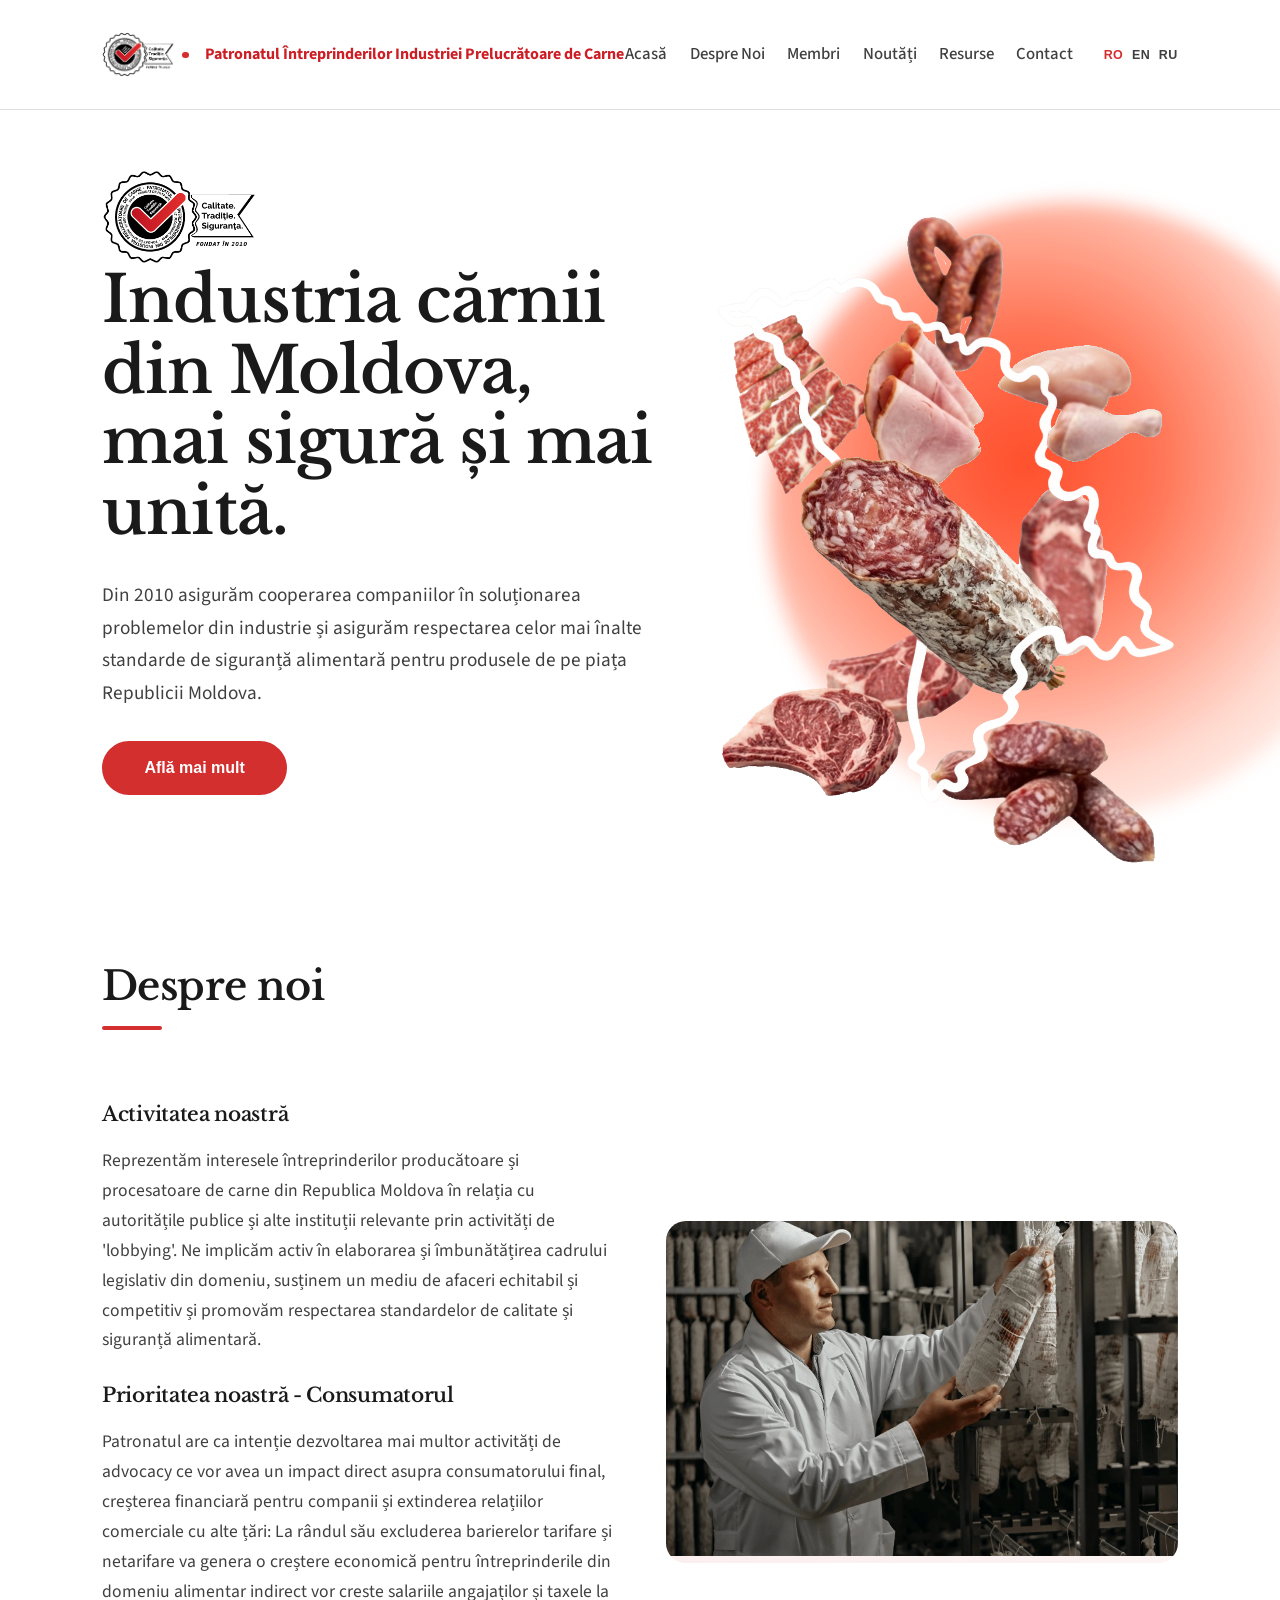
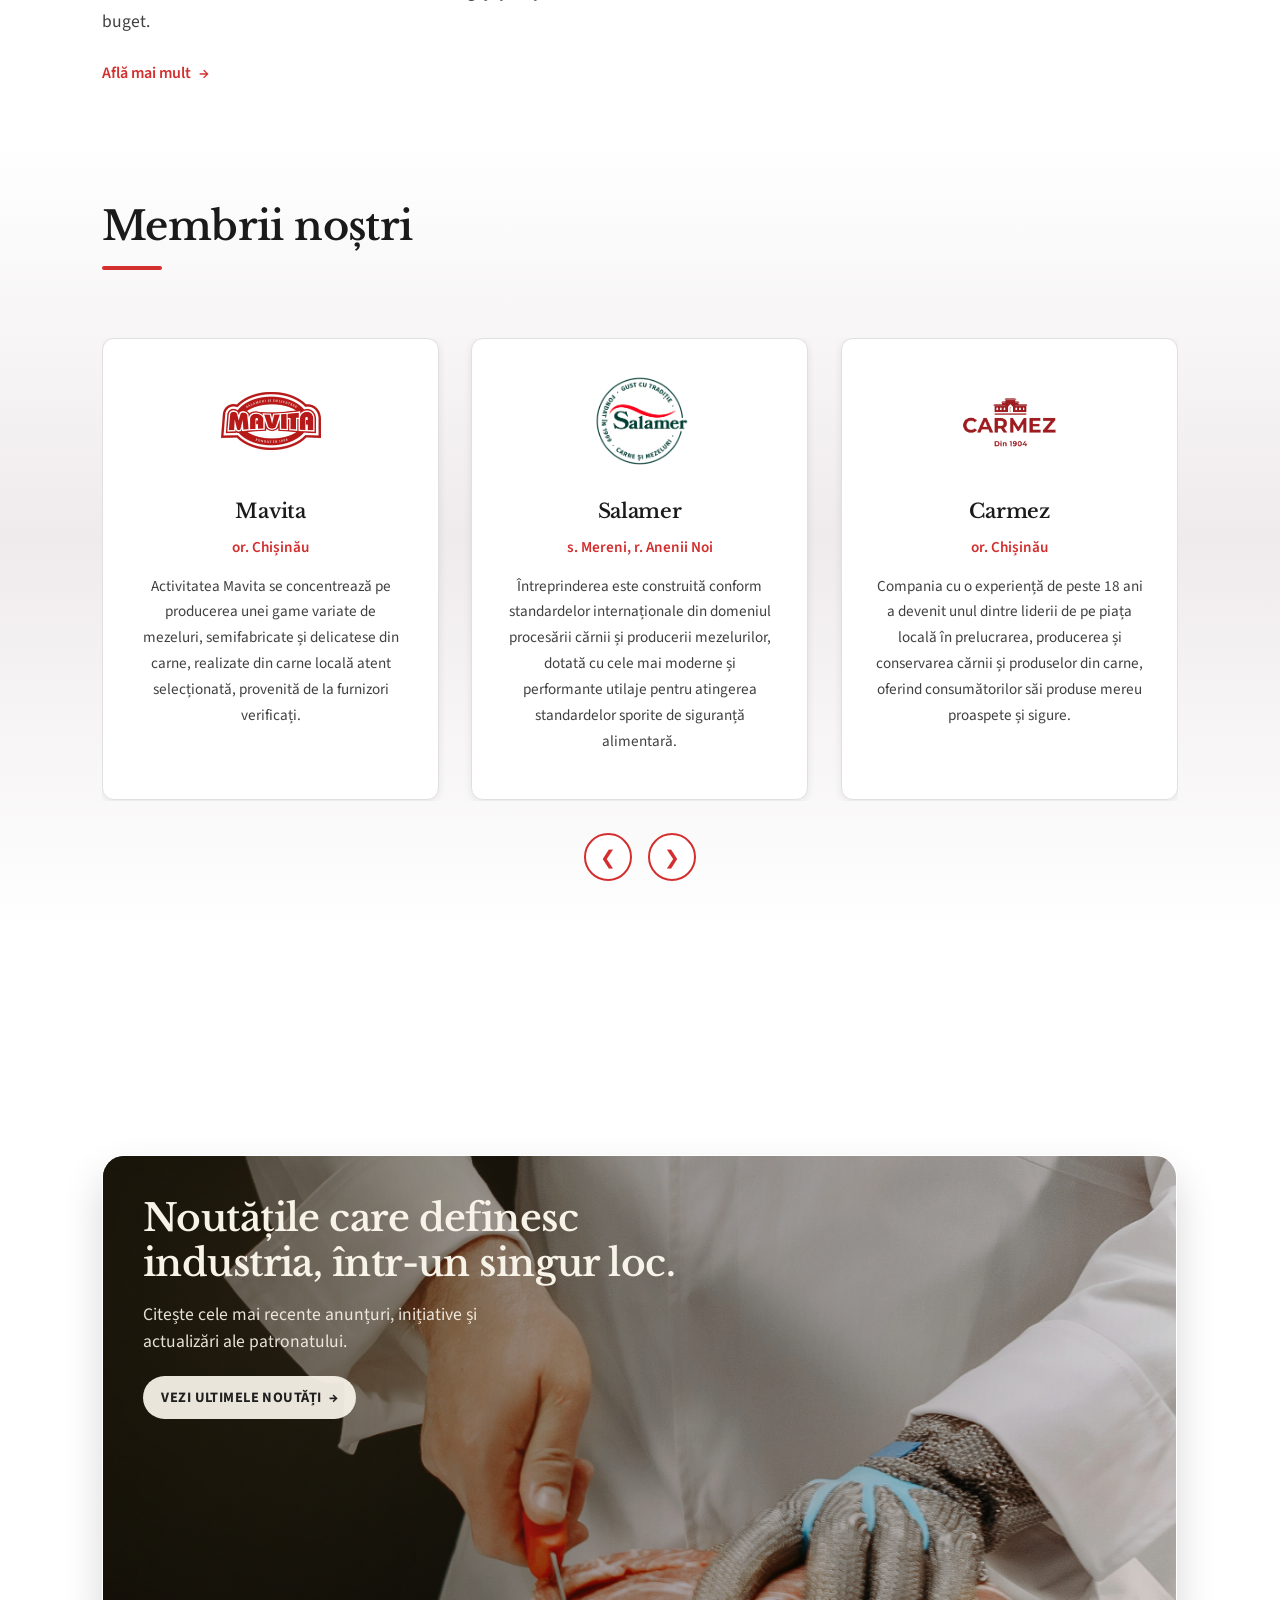
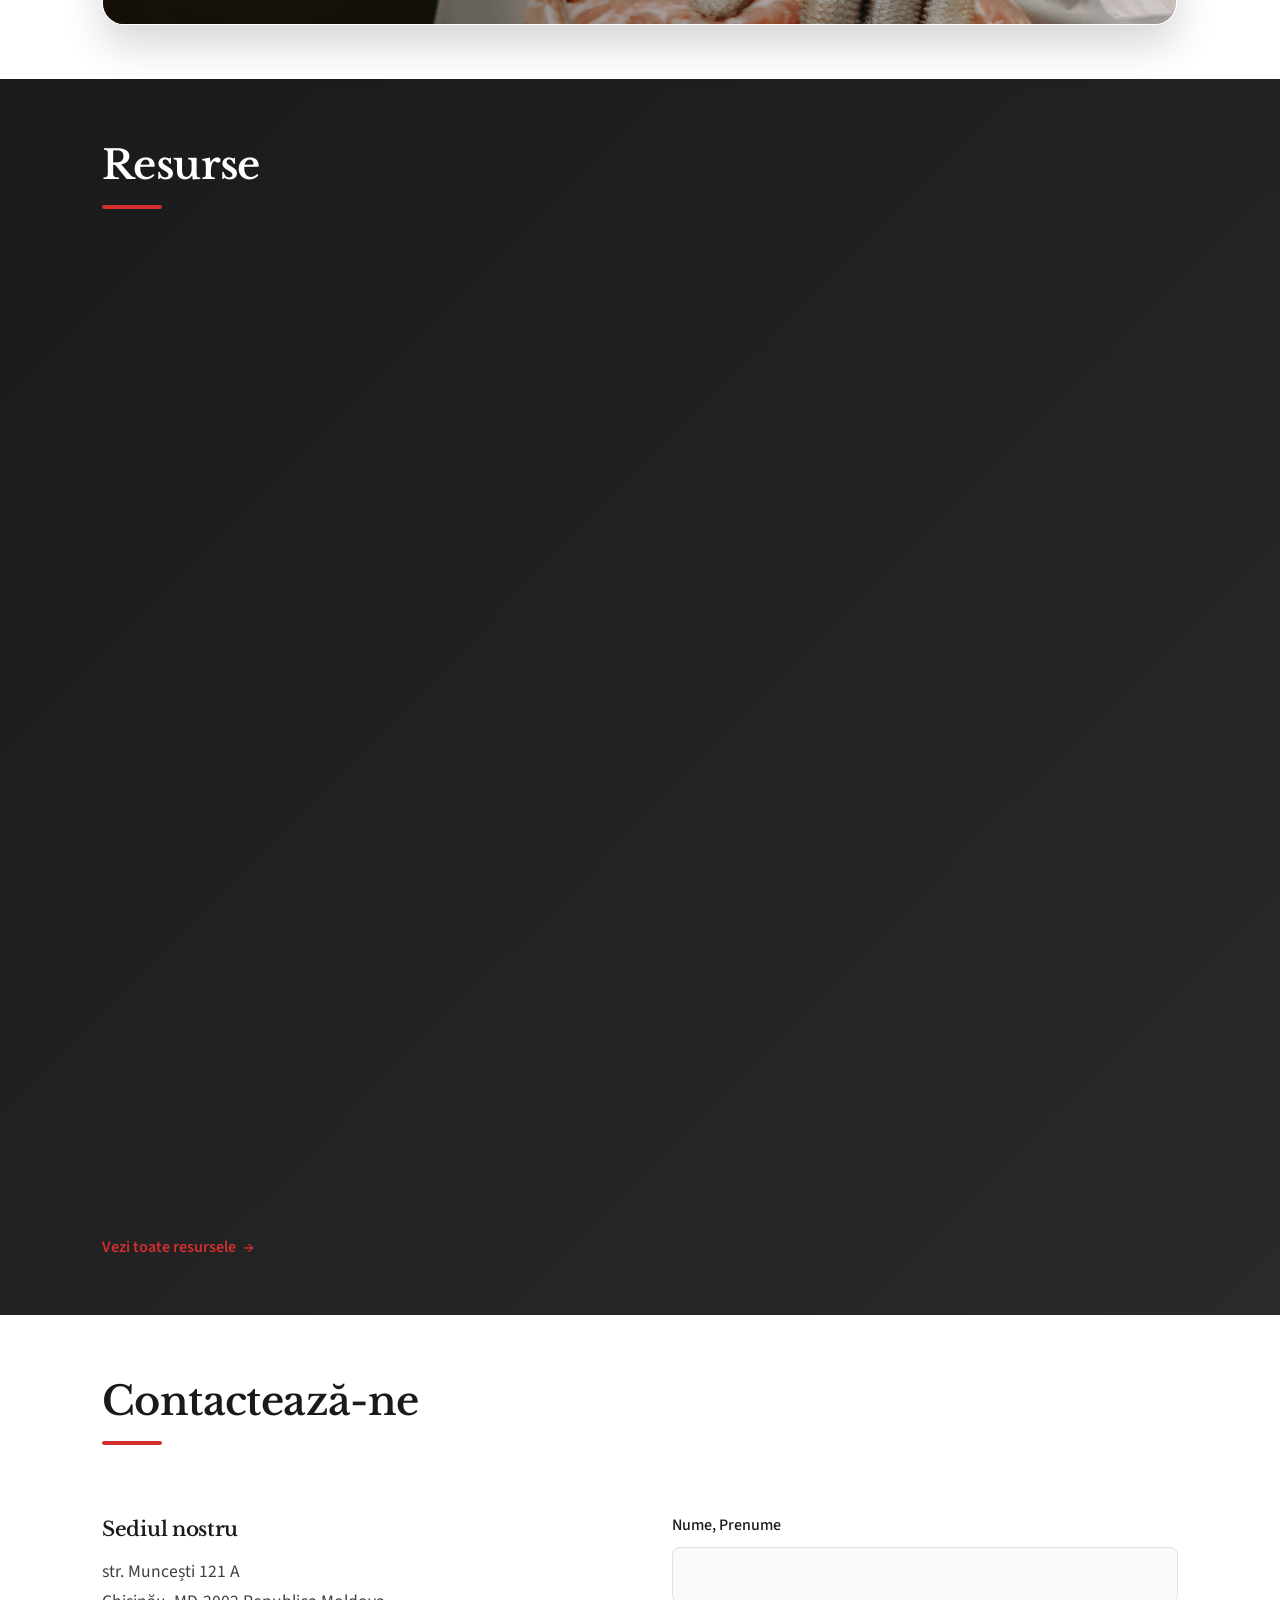
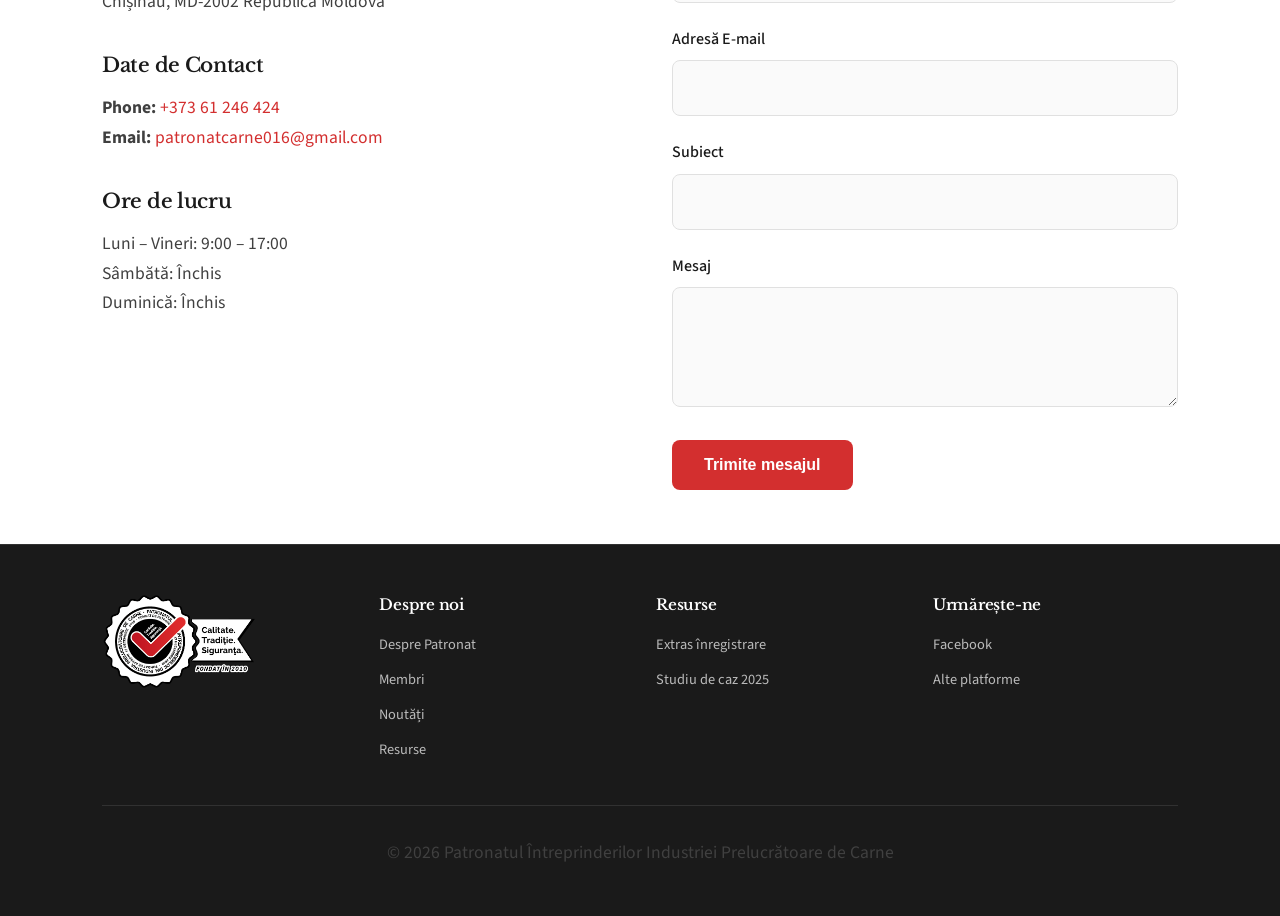
==== commit 06bd8d1e: "member orbit aboutus" ====
--- a/index.html
+++ b/index.html
@@ -168,7 +168,7 @@
                 >Află mai mult</a
               >
             </div>
-            <div class="about-image">
+            <div class="index-about-image">
               <img src="./photos/main-no-logo.webp" alt="PIIPC" />
             </div>
           </div>
--- a/style.css
+++ b/style.css
@@ -744,7 +744,7 @@
   margin-bottom: var(--stack-md);
 }
 
-.about-image {
+.index-about-image {
   width: 100%;
   background: linear-gradient(
     135deg,
@@ -762,14 +762,14 @@
   overflow: hidden;
 }
 
-.about-image img {
+.index-about-image img {
   width: 100%;
   height: 100%;
   object-fit: contain;
   display: block;
 }
 
-.about-image::before {
+.index-about-image::before {
   content: "";
   position: absolute;
   top: 20%;
@@ -779,6 +779,134 @@
   background-color: rgba(211, 47, 47, 0.2);
   border-radius: 50%;
   filter: blur(40px);
+}
+
+.about-image {
+  width: 100%;
+  min-height: 420px;
+  display: flex;
+  align-items: center;
+  justify-content: center;
+  opacity: 0;
+  animation: fadeInRight 0.8s ease-out 0.2s forwards;
+  position: relative;
+  background: transparent;
+}
+
+.partner-visual {
+  --orbit-radius: 13rem;
+  position: relative;
+  width: min(36rem, 96%);
+  aspect-ratio: 1;
+  display: flex;
+  align-items: center;
+  justify-content: center;
+  overflow: visible;
+}
+
+.partner-orbit {
+  position: absolute;
+  inset: 0;
+  transform-origin: center;
+  animation: orbit-spin 34s linear infinite;
+}
+
+.partner-orbit::before {
+  content: "";
+  position: absolute;
+  inset: 13%;
+  border-radius: 50%;
+  border: 1px solid rgba(26, 26, 26, 0.18);
+  box-shadow: 0 0 0 1px rgba(255, 255, 255, 0.45) inset;
+}
+
+@keyframes orbit-spin {
+  from {
+    transform: rotate(0deg);
+  }
+  to {
+    transform: rotate(360deg);
+  }
+}
+
+.partner-logo {
+  position: absolute;
+  left: 50%;
+  top: 50%;
+  width: 4.75rem;
+  height: 4.75rem;
+  display: flex;
+  align-items: center;
+  justify-content: center;
+  border-radius: 50%;
+  background: rgba(255, 255, 255, 0.9);
+  border: 1px solid rgba(26, 26, 26, 0.08);
+  box-shadow: 0 16px 30px rgba(26, 26, 26, 0.03);
+  transform: translate(-50%, -50%) rotate(var(--angle))
+    translateY(calc(var(--orbit-radius) * -1));
+  transition:
+    transform 0.25s ease,
+    box-shadow 0.25s ease;
+}
+
+.partner-logo:hover {
+  transform: translate(-50%, -50%) rotate(var(--angle))
+    translateY(calc(var(--orbit-radius) * -1)) scale(1.08);
+}
+
+.partner-logo img {
+  width: 62%;
+  height: 62%;
+  object-fit: contain;
+  display: block;
+  filter: grayscale(1);
+}
+
+.center-logo {
+  position: absolute;
+  left: 50%;
+  top: 50%;
+  width: 9.25rem;
+  height: 9.25rem;
+  z-index: 2;
+  background: rgba(255, 255, 255, 0.98);
+  box-shadow: 0 18px 40px rgba(26, 26, 26, 0.05);
+  transform: translate(-50%, -50%);
+}
+
+.center-logo:hover {
+  transform: translate(-50%, -50%) scale(1.05);
+}
+
+.center-logo img {
+  width: 74%;
+  height: 74%;
+  filter: none;
+}
+
+@media (max-width: 768px) {
+  .about-image,
+  .index-about-image {
+    min-height: 320px;
+    padding: 0.5rem 0;
+    background: transparent;
+    overflow: hidden;
+  }
+
+  .partner-visual {
+    --orbit-radius: 7.25rem;
+    width: min(24rem, 82vw);
+  }
+
+  .partner-logo {
+    width: clamp(2.6rem, 7vw, 3.8rem);
+    height: clamp(2.6rem, 7vw, 3.8rem);
+  }
+
+  .center-logo {
+    width: clamp(5.5rem, 20vw, 6.9rem);
+    height: clamp(5.5rem, 20vw, 6.9rem);
+  }
 }
 
 @media (max-width: 768px) {
@@ -1287,6 +1415,7 @@
     margin-bottom: clamp(0.75rem, 2.5vw, 1.25rem);
   }
   .about-image,
+  .index-about-image,
   .news-image,
   .hero-image,
   .member-avatar,
@@ -1297,6 +1426,7 @@
   }
 
   .about-image img,
+  .index-about-image img,
   .member-avatar img,
   .member-grid-logo img,
   .modal-logo img {
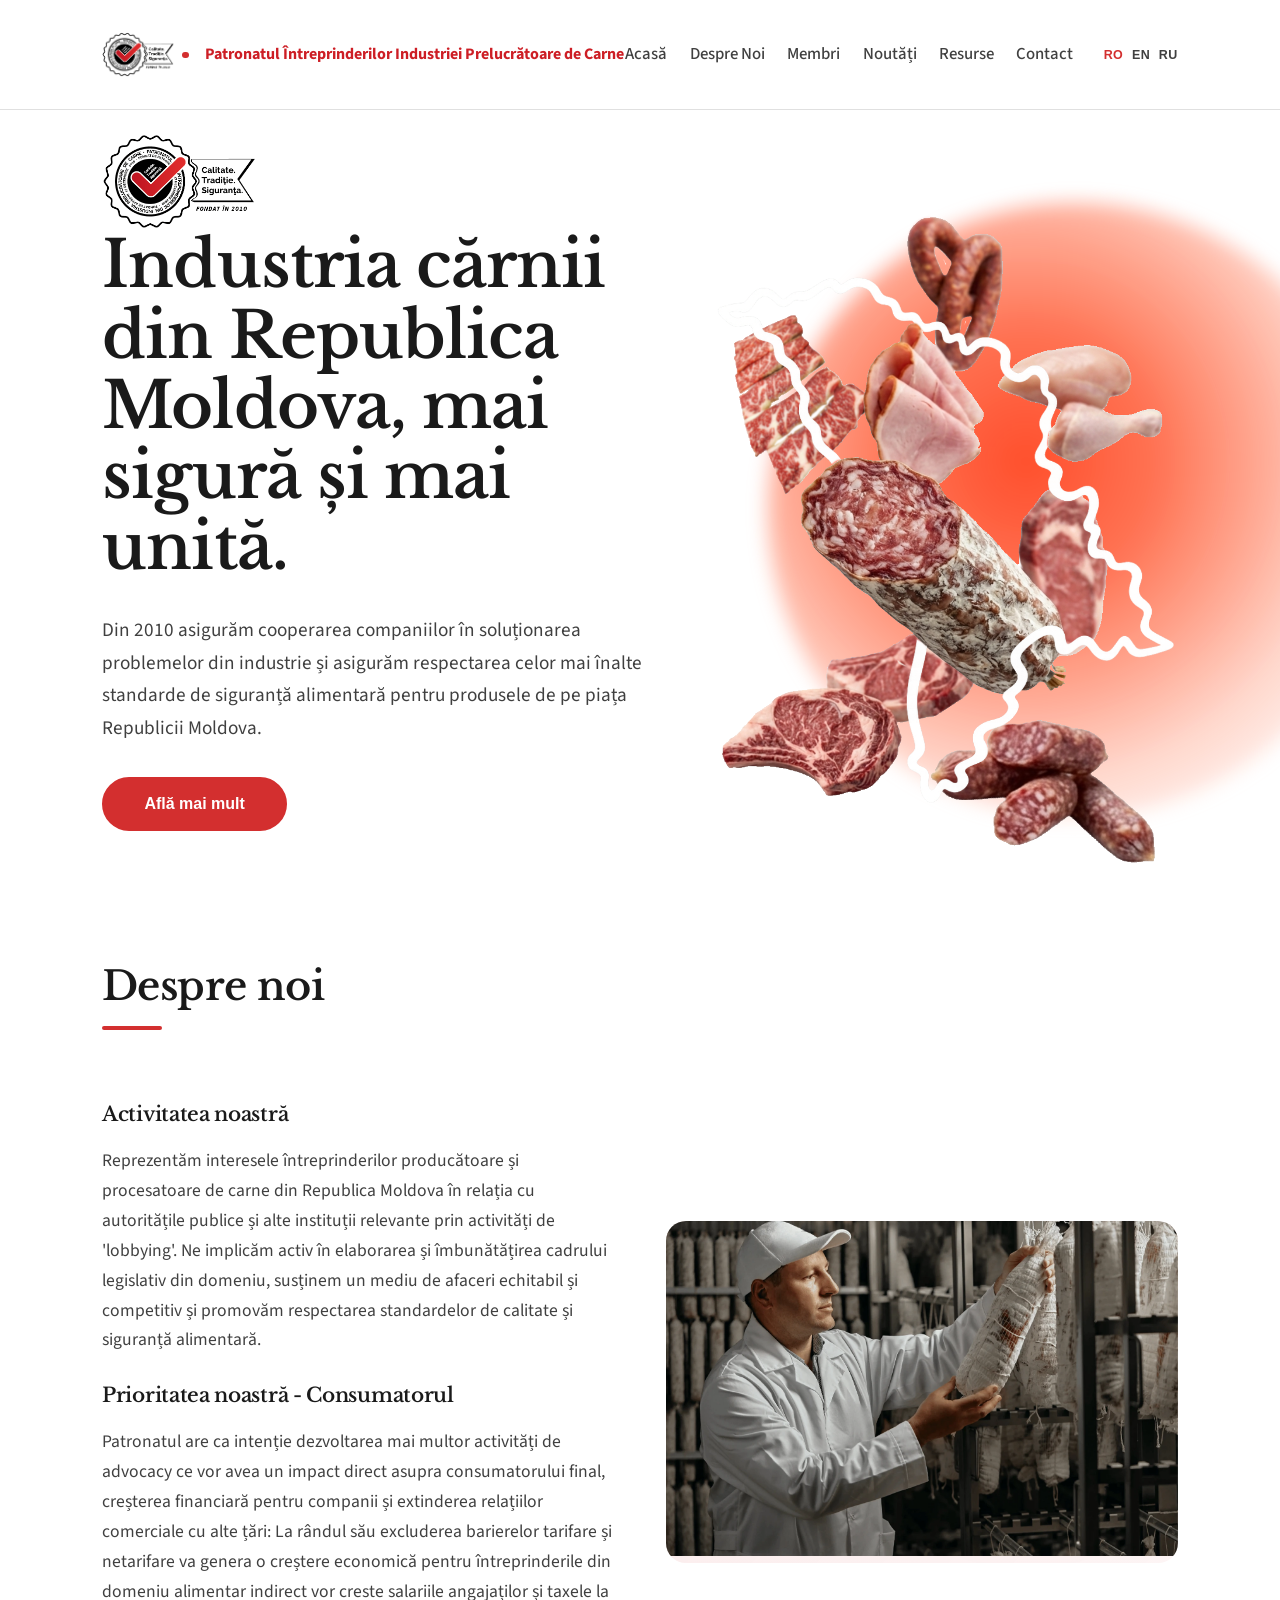
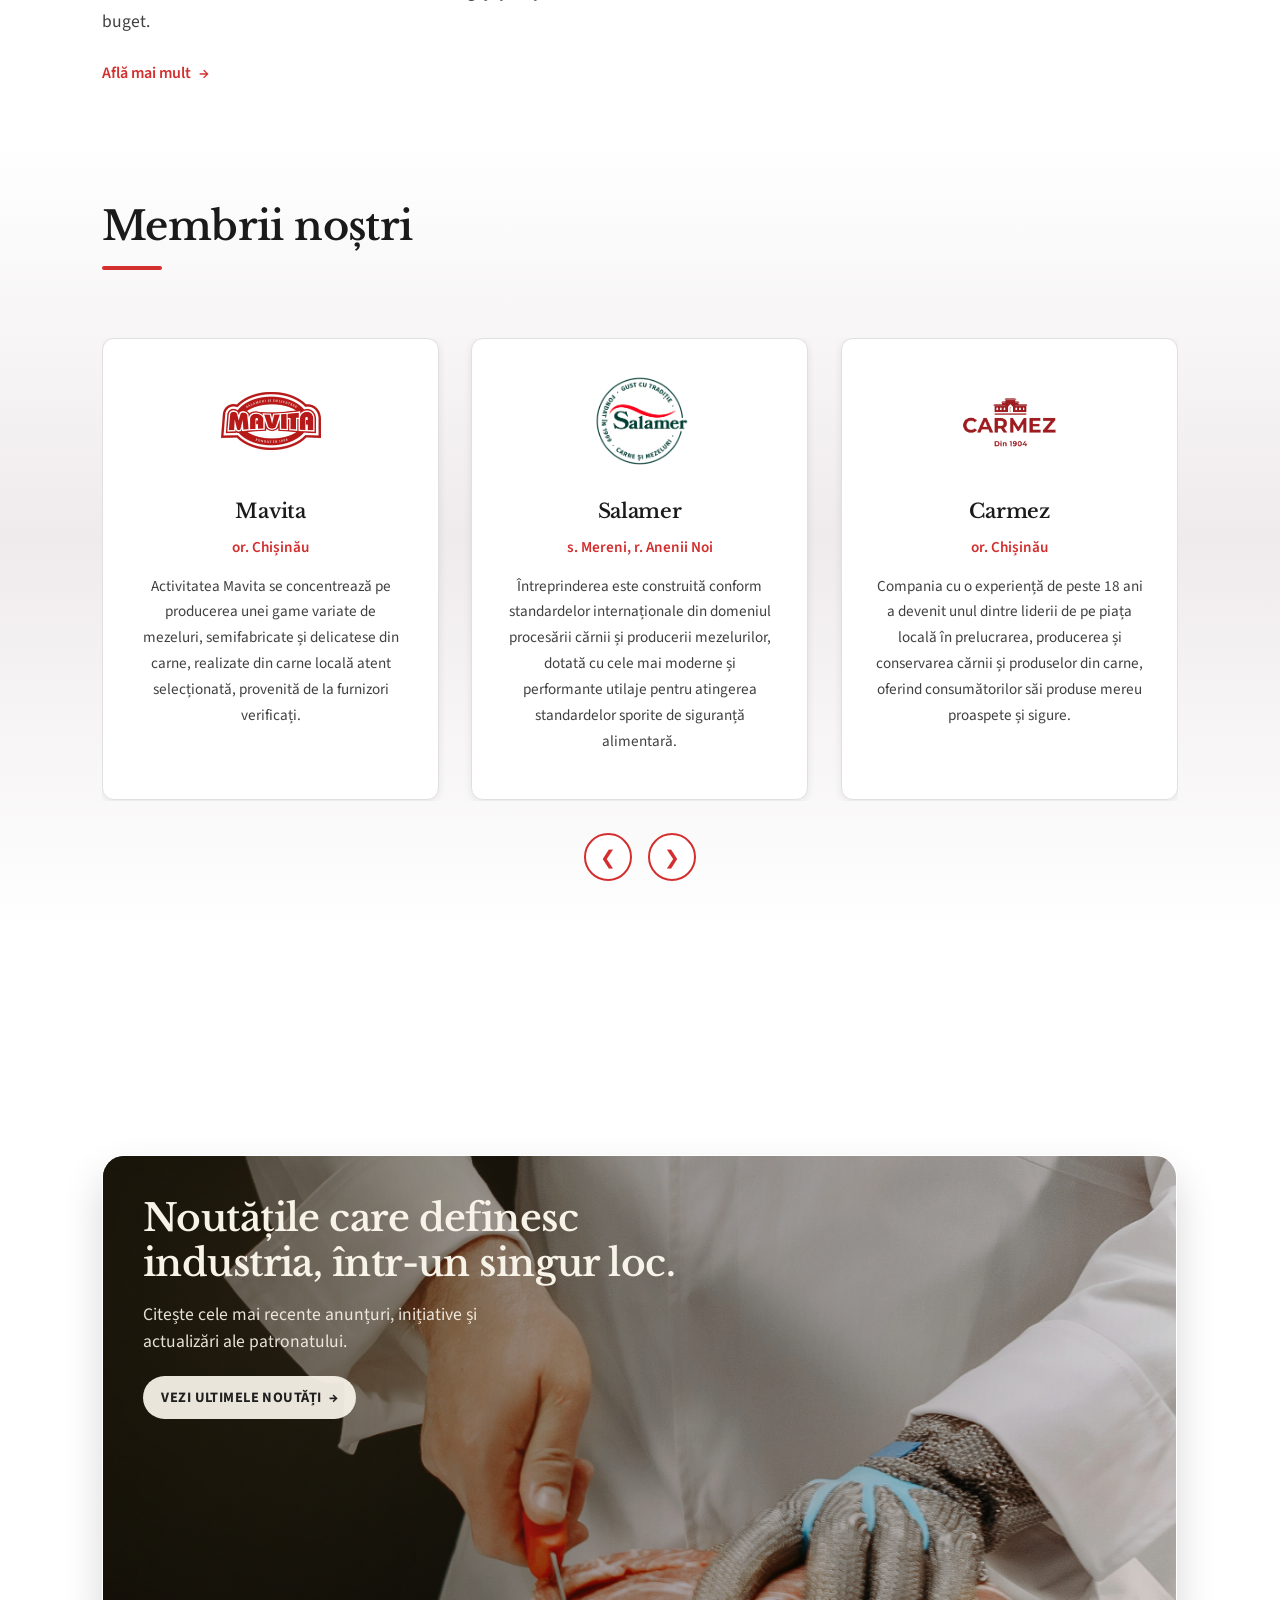
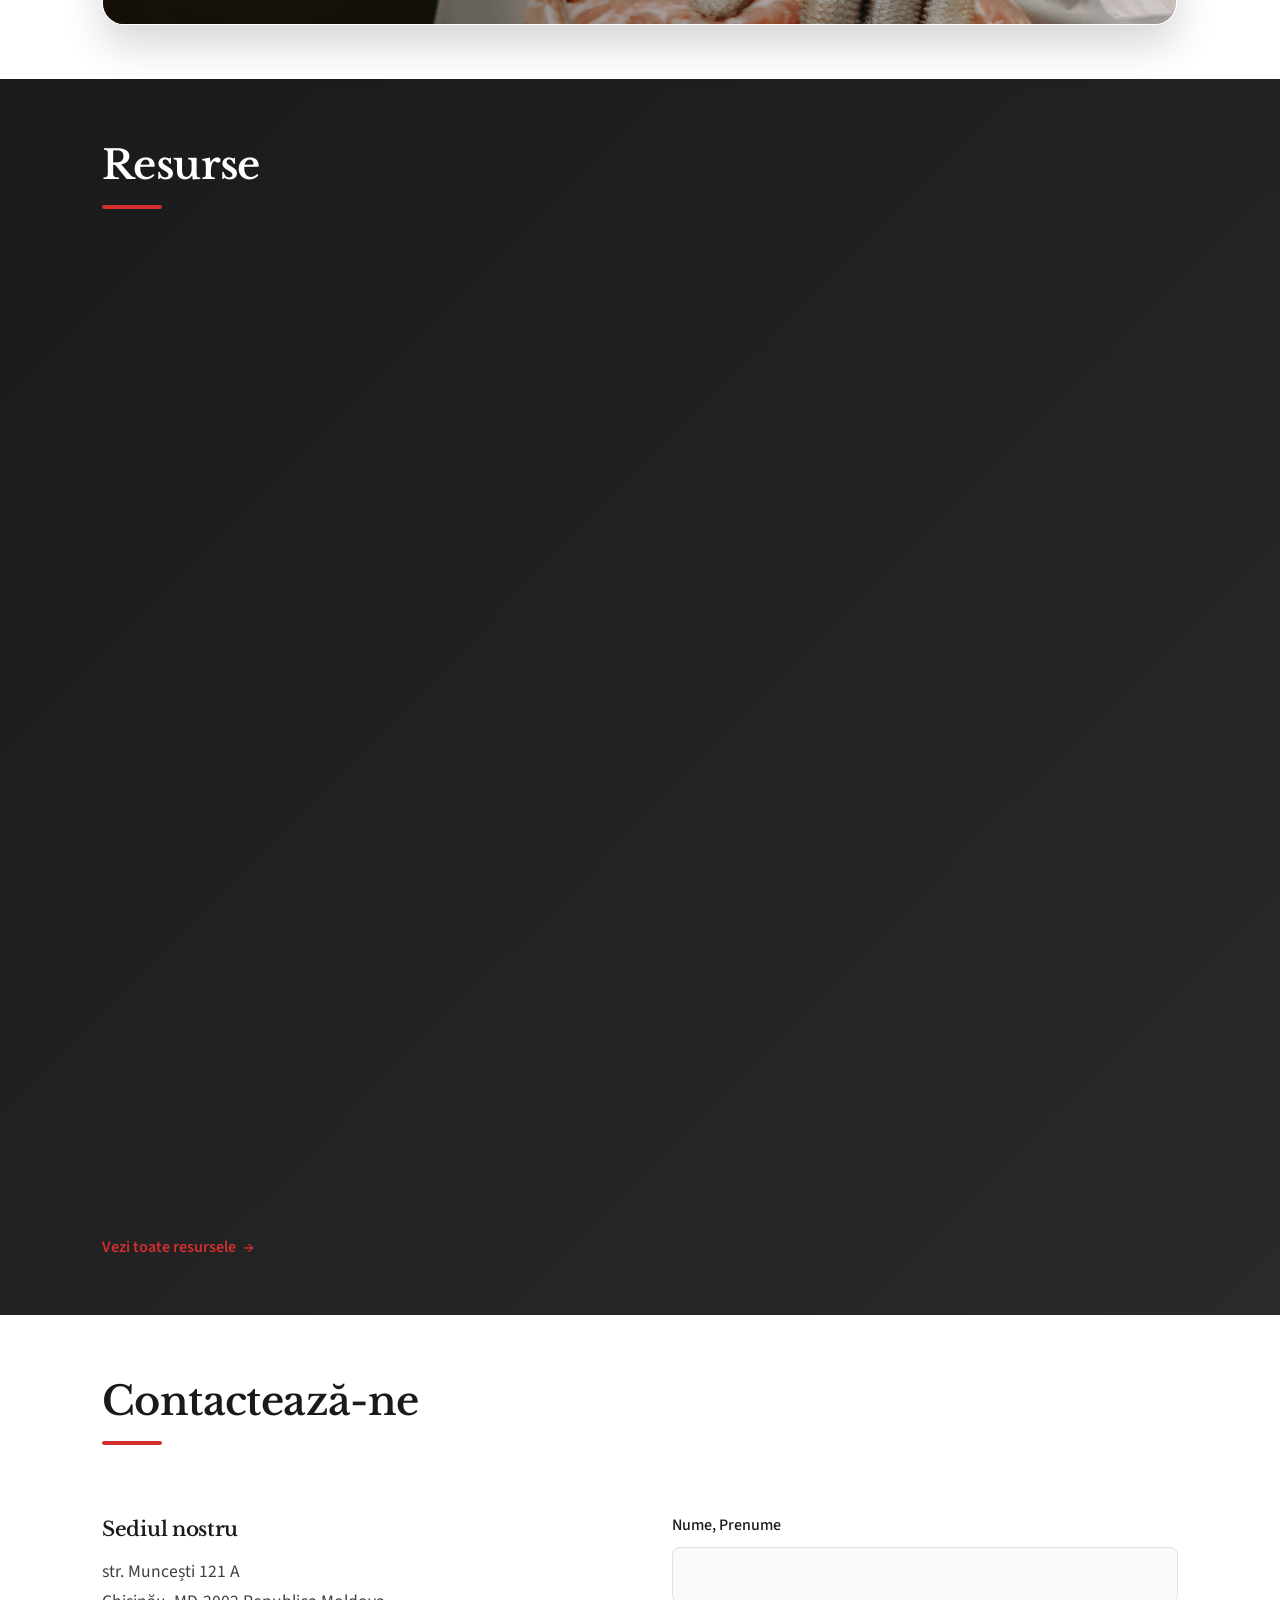
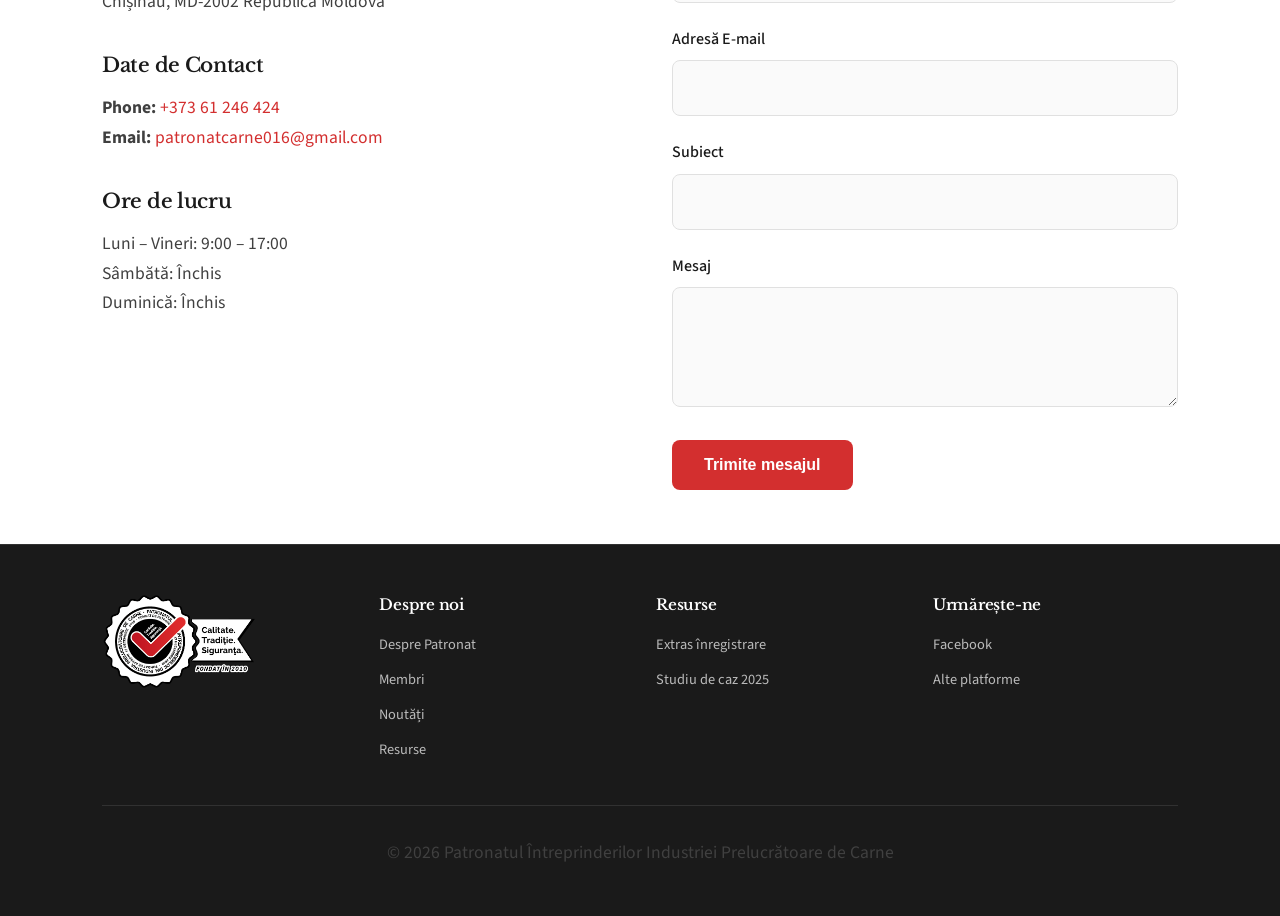
==== commit 7575f7c5: "Indexing bug fix" ====
--- a/index.html
+++ b/index.html
@@ -635,10 +635,10 @@
       </div>
     </footer>
 
-    <script src="../scripts/translations.js"></script>
-    <script src="../scripts/i18n.js"></script>
-    <script src="../scripts/parallax.js"></script>
-    <script src="../scripts/scroll-reveal.js"></script>
+    <script src="scripts/translations.js"></script>
+    <script src="scripts/i18n.js"></script>
+    <script src="scripts/parallax.js"></script>
+    <script src="scripts/scroll-reveal.js"></script>
     <script>
       const navbar = document.getElementById("navbar");
       const navToggle = document.querySelector(".nav-toggle");
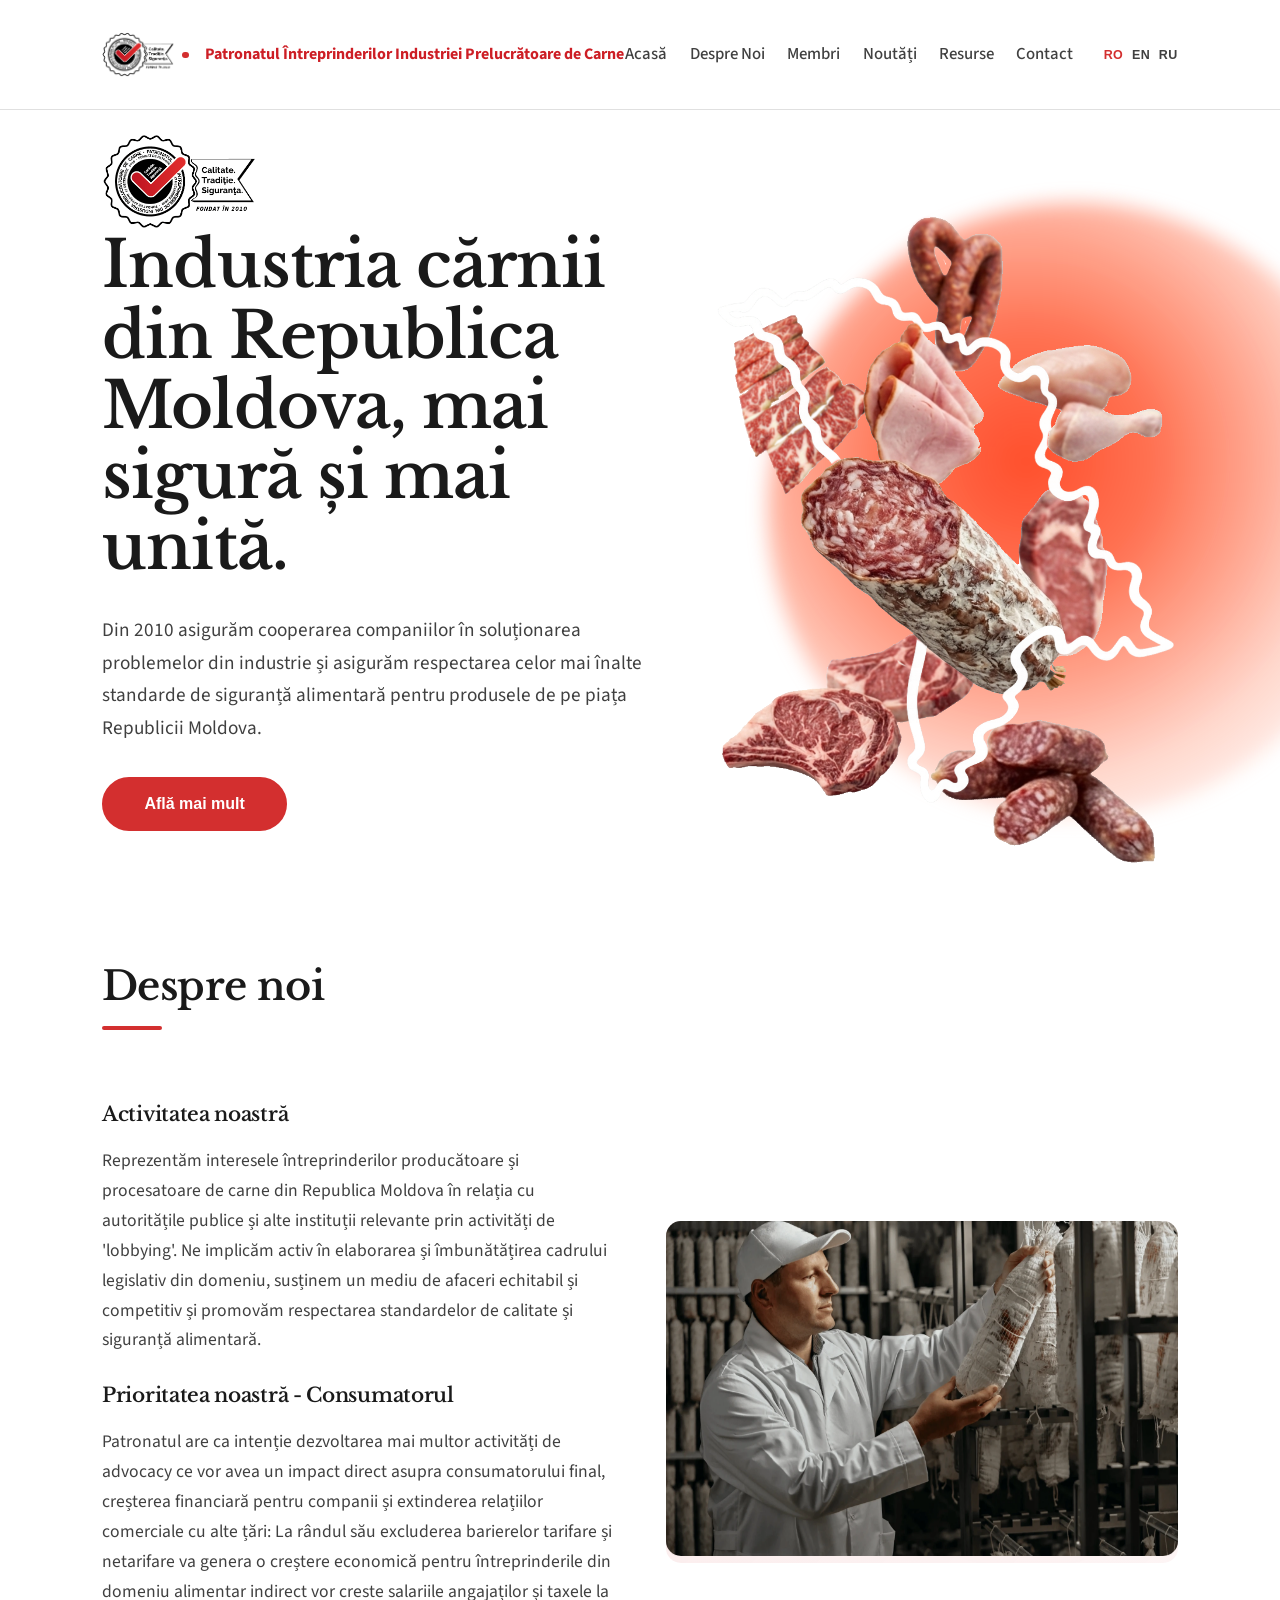
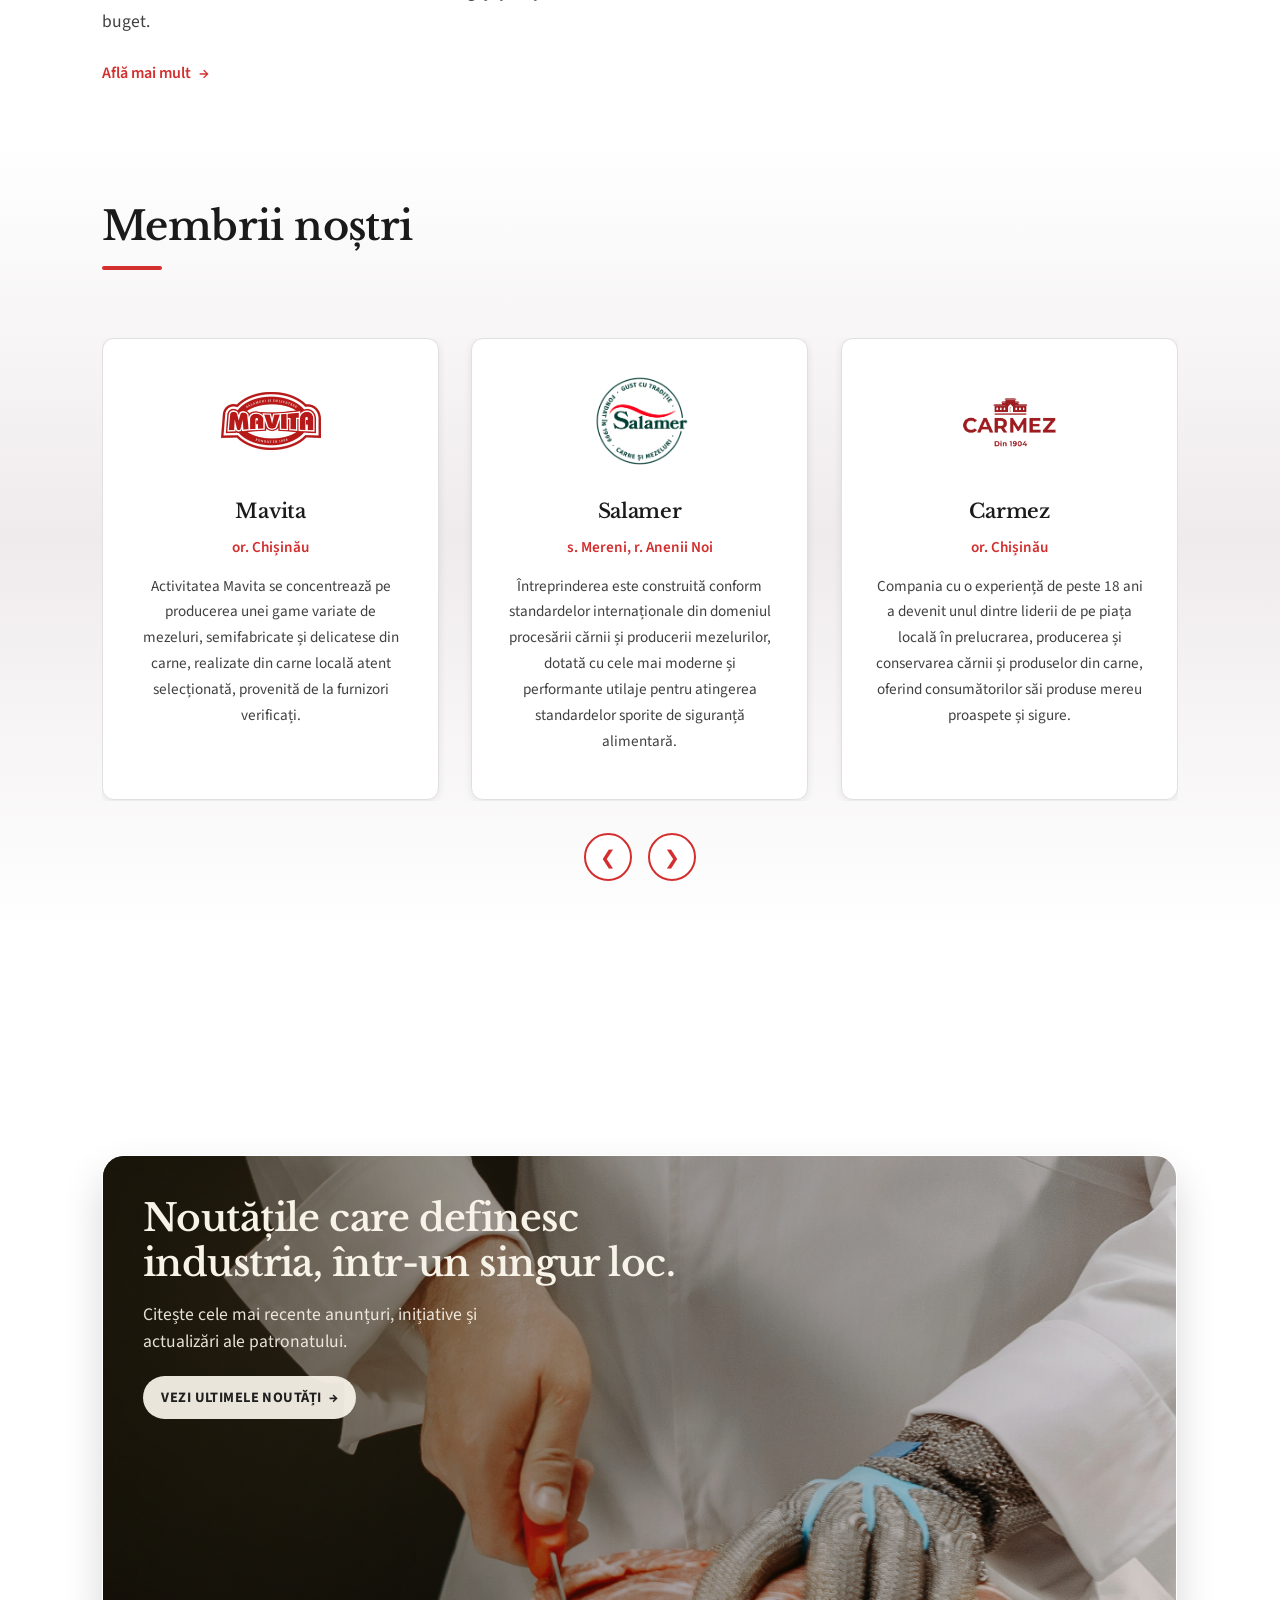
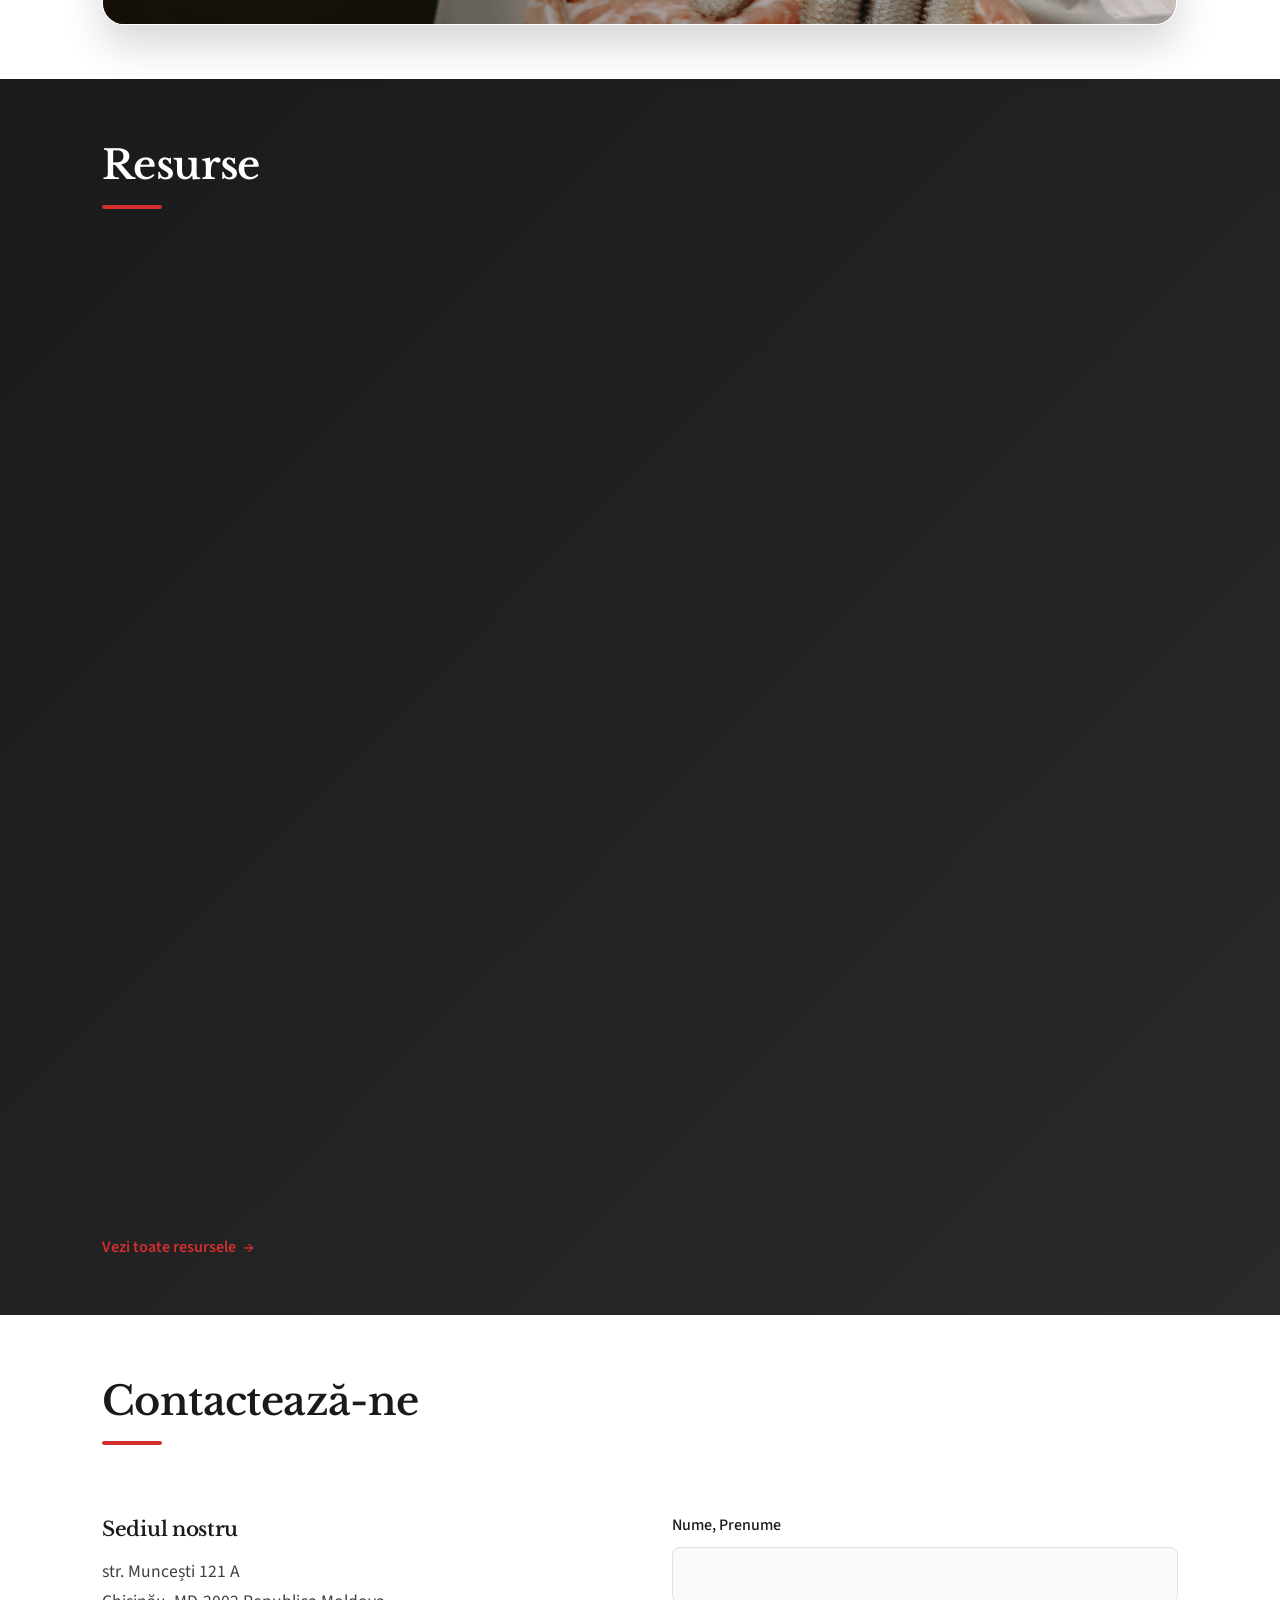
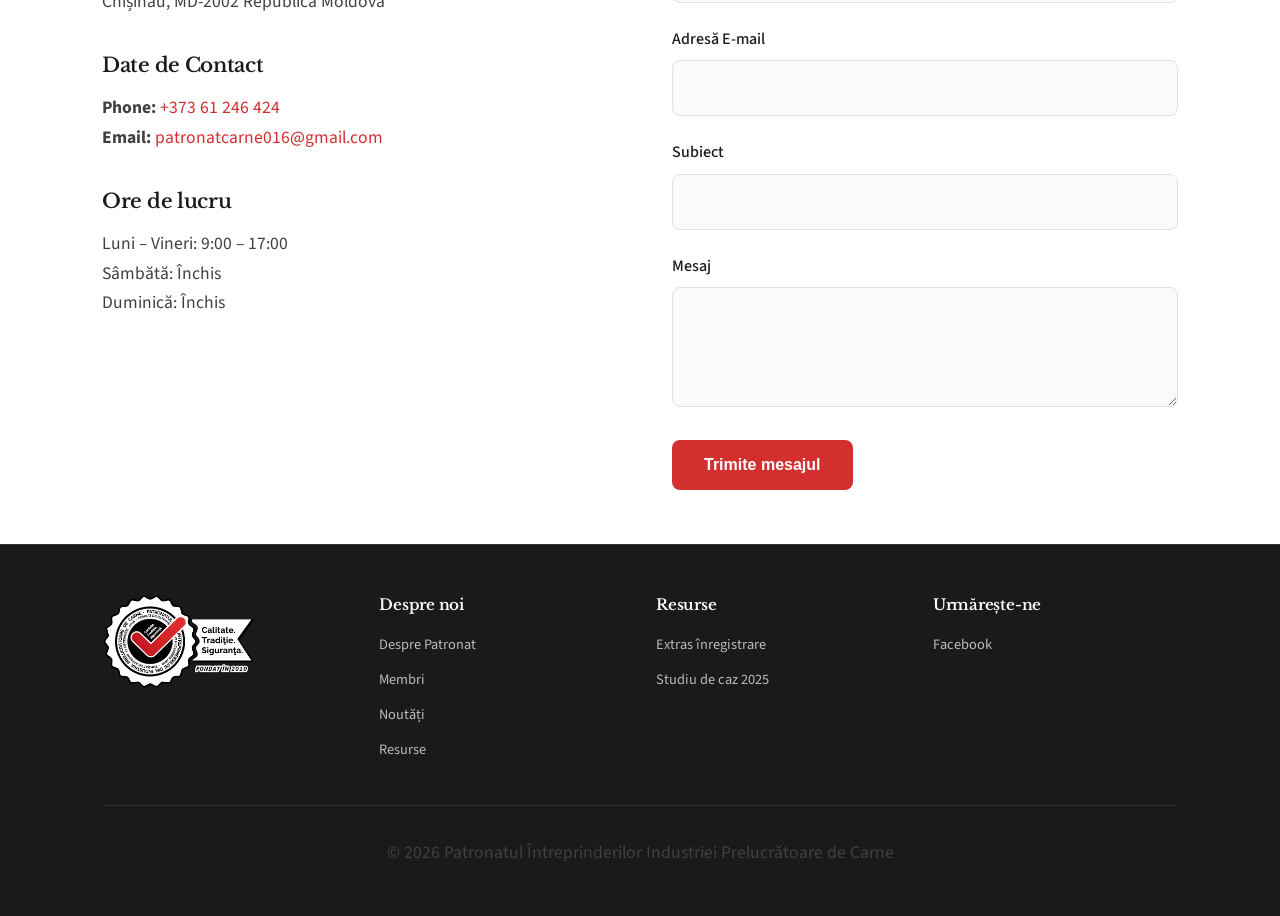
==== commit 2e67b4ef: "Fixed some minor bugs and added font support for russian characters" ====
--- a/index.html
+++ b/index.html
@@ -7,7 +7,7 @@
     <link rel="preconnect" href="https://fonts.googleapis.com" />
     <link rel="preconnect" href="https://fonts.gstatic.com" crossorigin />
     <link
-      href="https://fonts.googleapis.com/css2?family=Libre+Baskerville:ital,wght@0,400..700;1,400..700&family=Source+Sans+3:ital,wght@0,200..900;1,200..900&display=swap"
+      href="https://fonts.googleapis.com/css2?family=Libre+Baskerville:ital,wght@0,400..700;1,400..700&family=Noto+Sans:ital,wght@0,100..900;1,100..900&family=Noto+Serif:ital,wght@0,100..900;1,100..900&family=Source+Sans+3:ital,wght@0,200..900;1,200..900&display=swap"
       rel="stylesheet"
     />
     <link rel="stylesheet" href="style.css" />
@@ -621,9 +621,6 @@
                 >Facebook</a
               >
             </li>
-            <li>
-              <a href="#" data-i18n="footer.otherPlatforms">Alte platforme</a>
-            </li>
           </ul>
         </div>
       </div>
--- a/style.css
+++ b/style.css
@@ -30,6 +30,30 @@
   --transition: all 0.4s cubic-bezier(0.25, 0.46, 0.45, 0.94);
 }
 
+html:lang(ru) {
+  --font-primary: "Noto Sans", sans-serif;
+  --font-secondary: "Noto Serif", serif;
+  --font-body-size: 1rem;
+  --font-nav-size: 0.9rem;
+}
+
+html:lang(ru) p {
+  font-size: var(--font-body-size);
+}
+
+html:lang(ru) nav a,
+html:lang(ru) .logo p,
+html:lang(ru) .language-switcher button {
+  font-size: var(--font-nav-size);
+}
+
+@media (max-width: 768px) {
+  html:lang(ru) {
+    --font-body-size: 0.95rem;
+    --font-nav-size: 0.85rem;
+  }
+}
+
 @media (max-width: 1500px) and (min-width: 769px) {
   :root {
     --page-gutter: clamp(3rem, 8vw, 7rem);
@@ -461,6 +485,7 @@
 
 .hero-content {
   max-width: 46rem;
+  min-width: 0;
   text-align: left;
   position: relative;
   z-index: 1;
@@ -502,11 +527,12 @@
   color: var(--color-dark);
   font-weight: 600;
   font-size: 4rem;
+  overflow-wrap: anywhere;
 }
 
 @media (max-width: 425px) {
   .hero h1 {
-    font-size: 3rem;
+    font-size: clamp(2.1rem, 10vw, 2.55rem);
   }
 
   .hero p {
@@ -533,8 +559,10 @@
 
   .hero {
     /* min-height: auto; */
-    height: 90%;
+    height: auto;
+    min-height: 100svh;
     padding: 6.75rem 1.25rem 3rem;
+    overflow: visible;
   }
 
   .hero-layout {
@@ -751,18 +779,19 @@
     rgba(211, 47, 47, 0.1) 0%,
     rgba(211, 47, 47, 0.05) 100%
   );
-  border-radius: 20px;
   display: flex;
   align-items: center;
   justify-content: center;
   font-size: 4rem;
   opacity: 0;
   animation: fadeInRight 0.8s ease-out 0.2s forwards;
+  border-radius: 15px;
   position: relative;
   overflow: hidden;
 }
 
 .index-about-image img {
+  border-radius: 15px;
   width: 100%;
   height: 100%;
   object-fit: contain;
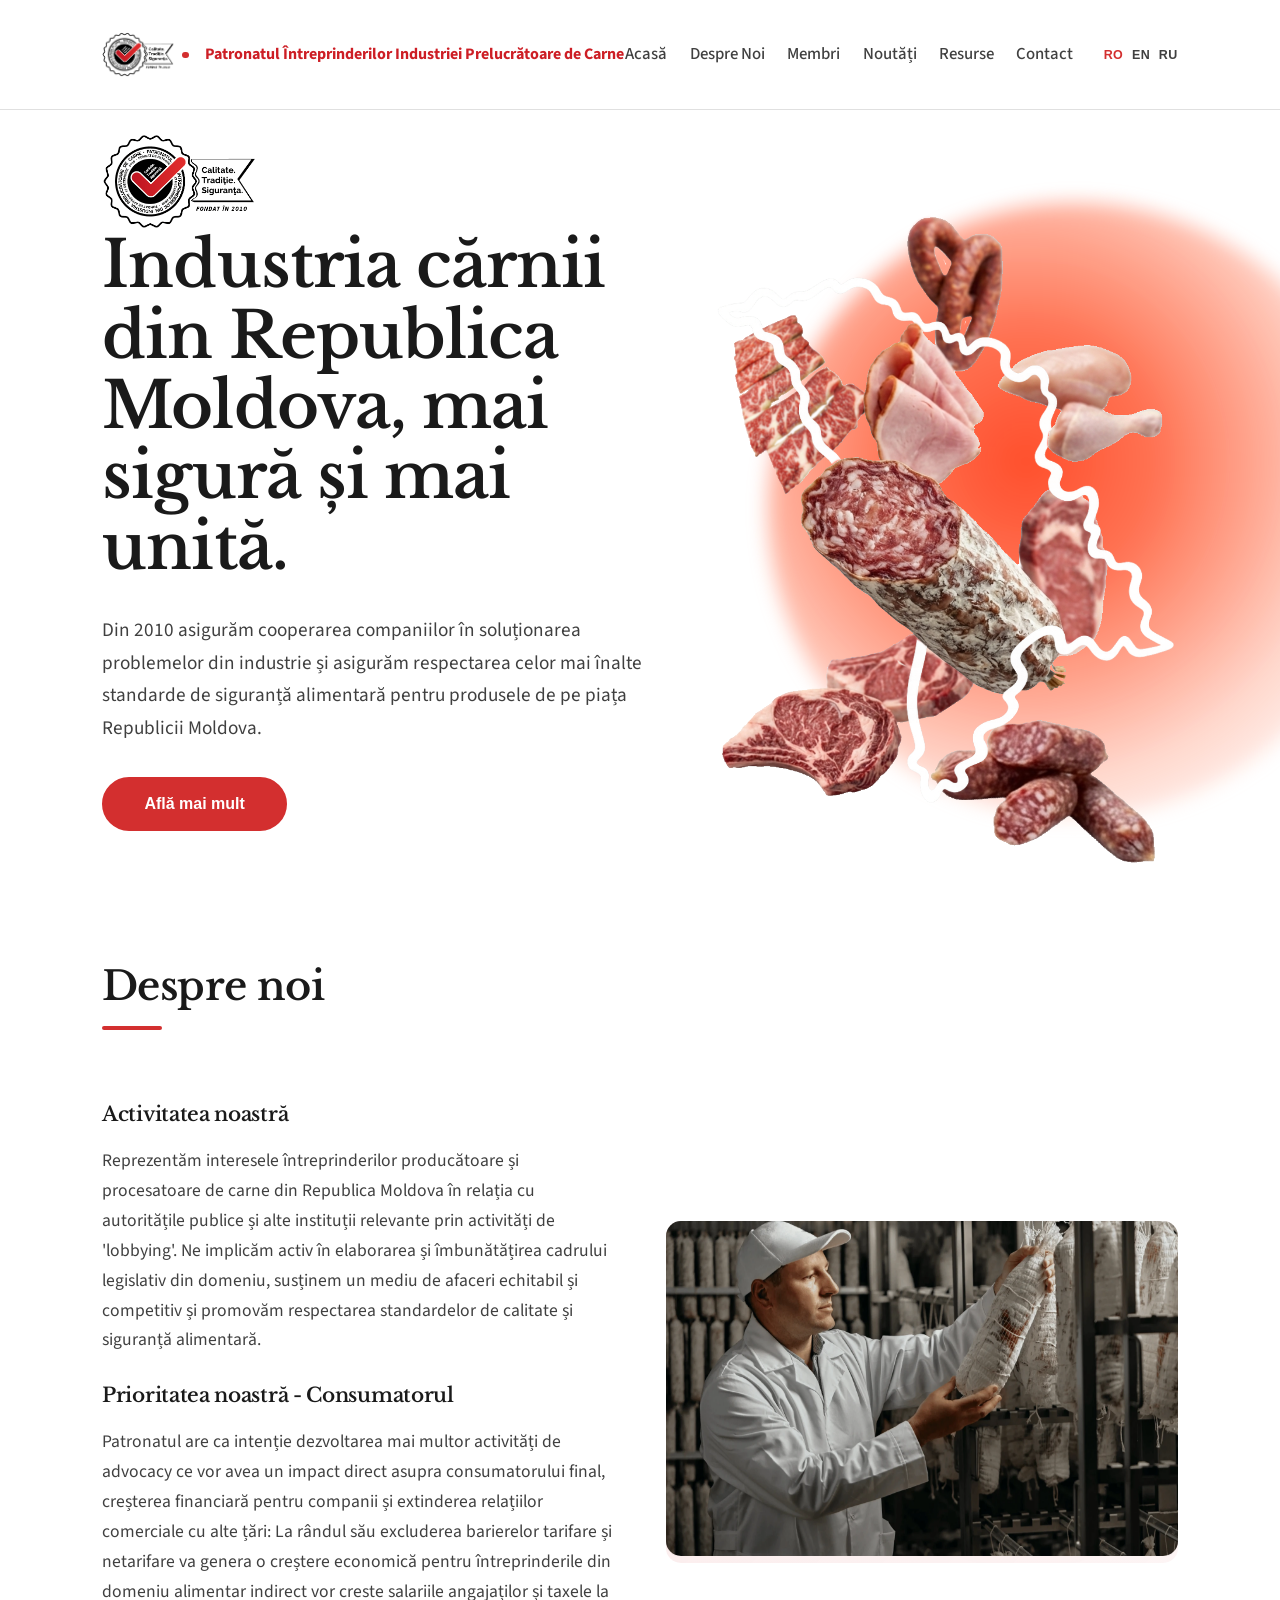
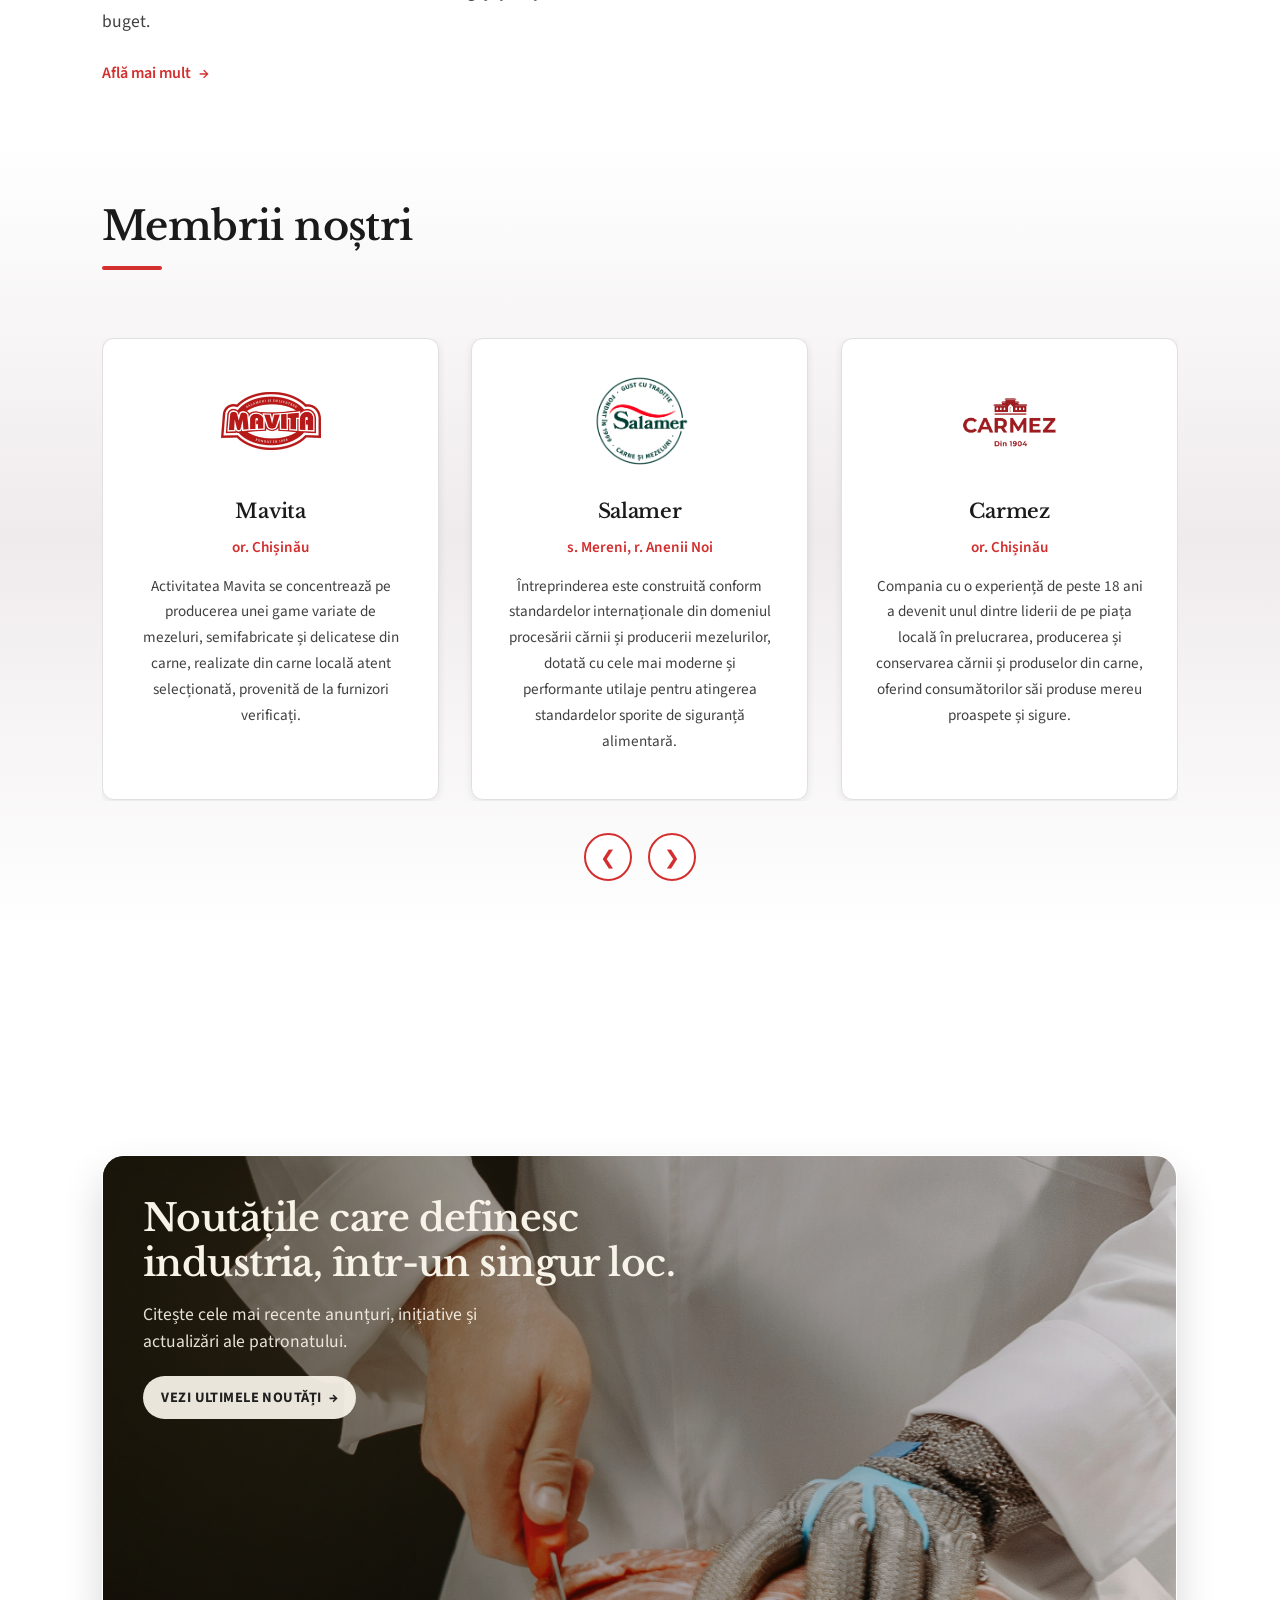
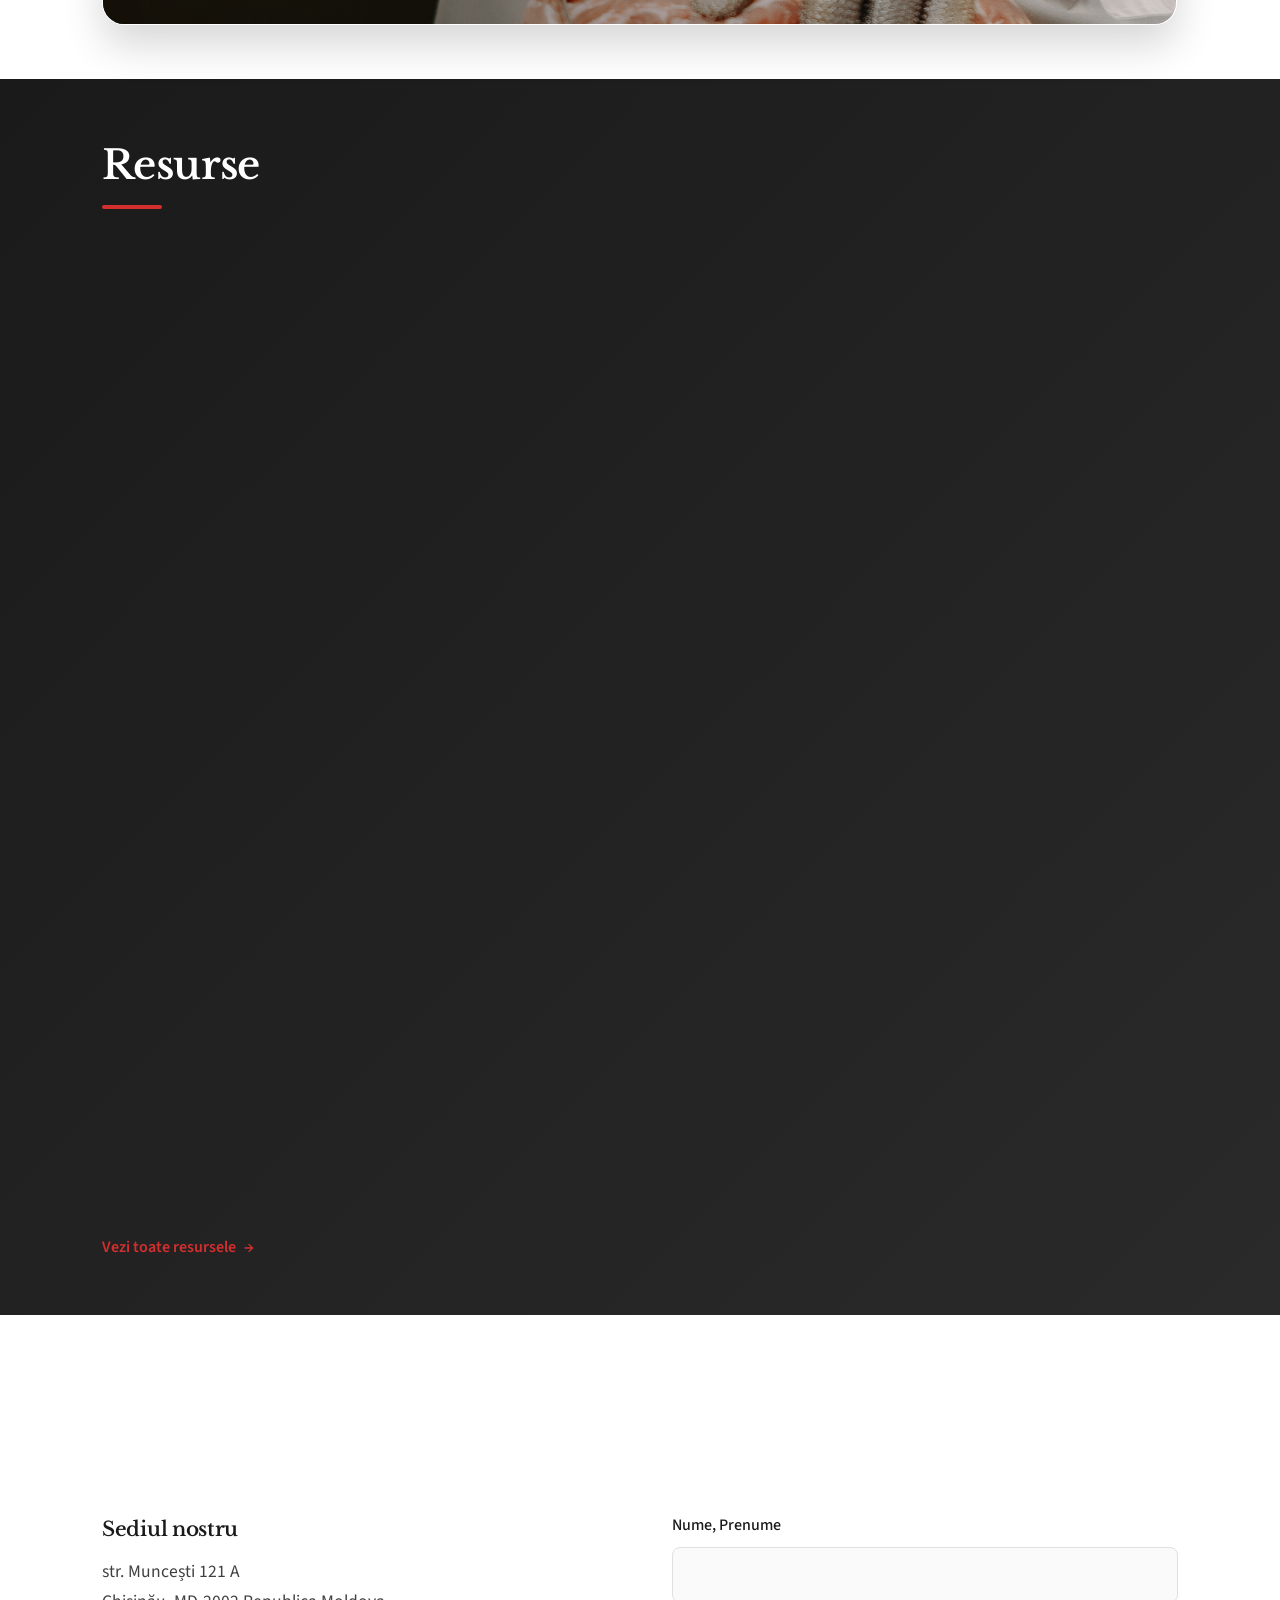
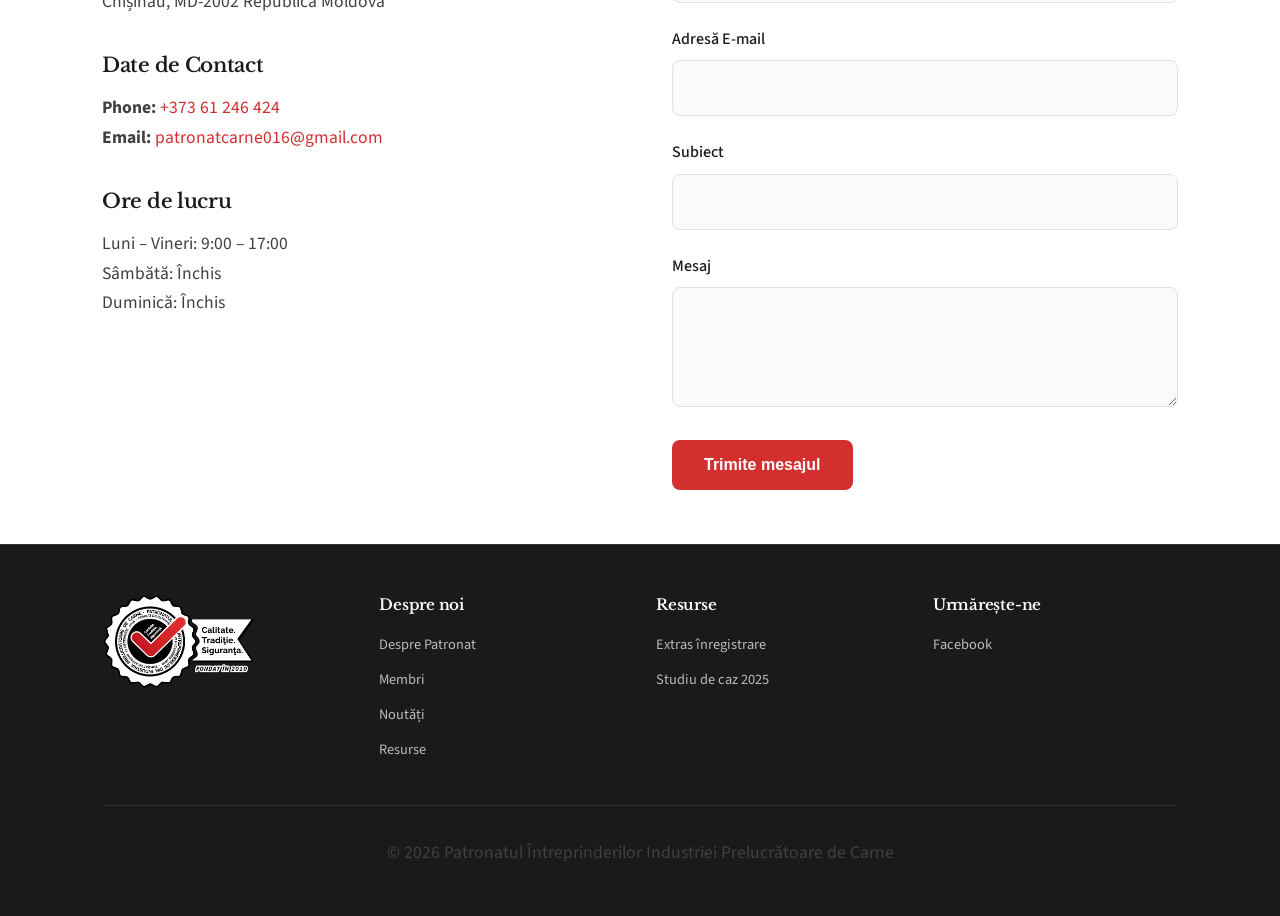
==== commit 9316f2af: "New news article + added weblink metadata" ====
--- a/index.html
+++ b/index.html
@@ -3,6 +3,18 @@
   <head>
     <meta charset="UTF-8" />
     <meta name="viewport" content="width=device-width, initial-scale=1.0" />
+    <meta
+      property="og:title"
+      content="Patronatul Întreprinderilor Industriei Prelucrătoare de Carne"
+    />
+    <meta
+      property="og:description"
+      content="Industria cărnii din Republica Moldova, mai sigură și mai unită."
+    />
+    <meta property="og:image" content="photos/banner-alt.webp" />
+    <meta property="og:url" content="https://patronatcarne.md" />
+    <meta property="og:type" content="website" />
+
     <title data-i18n="index.title">Patronat Carne</title>
     <link rel="preconnect" href="https://fonts.googleapis.com" />
     <link rel="preconnect" href="https://fonts.gstatic.com" crossorigin />
